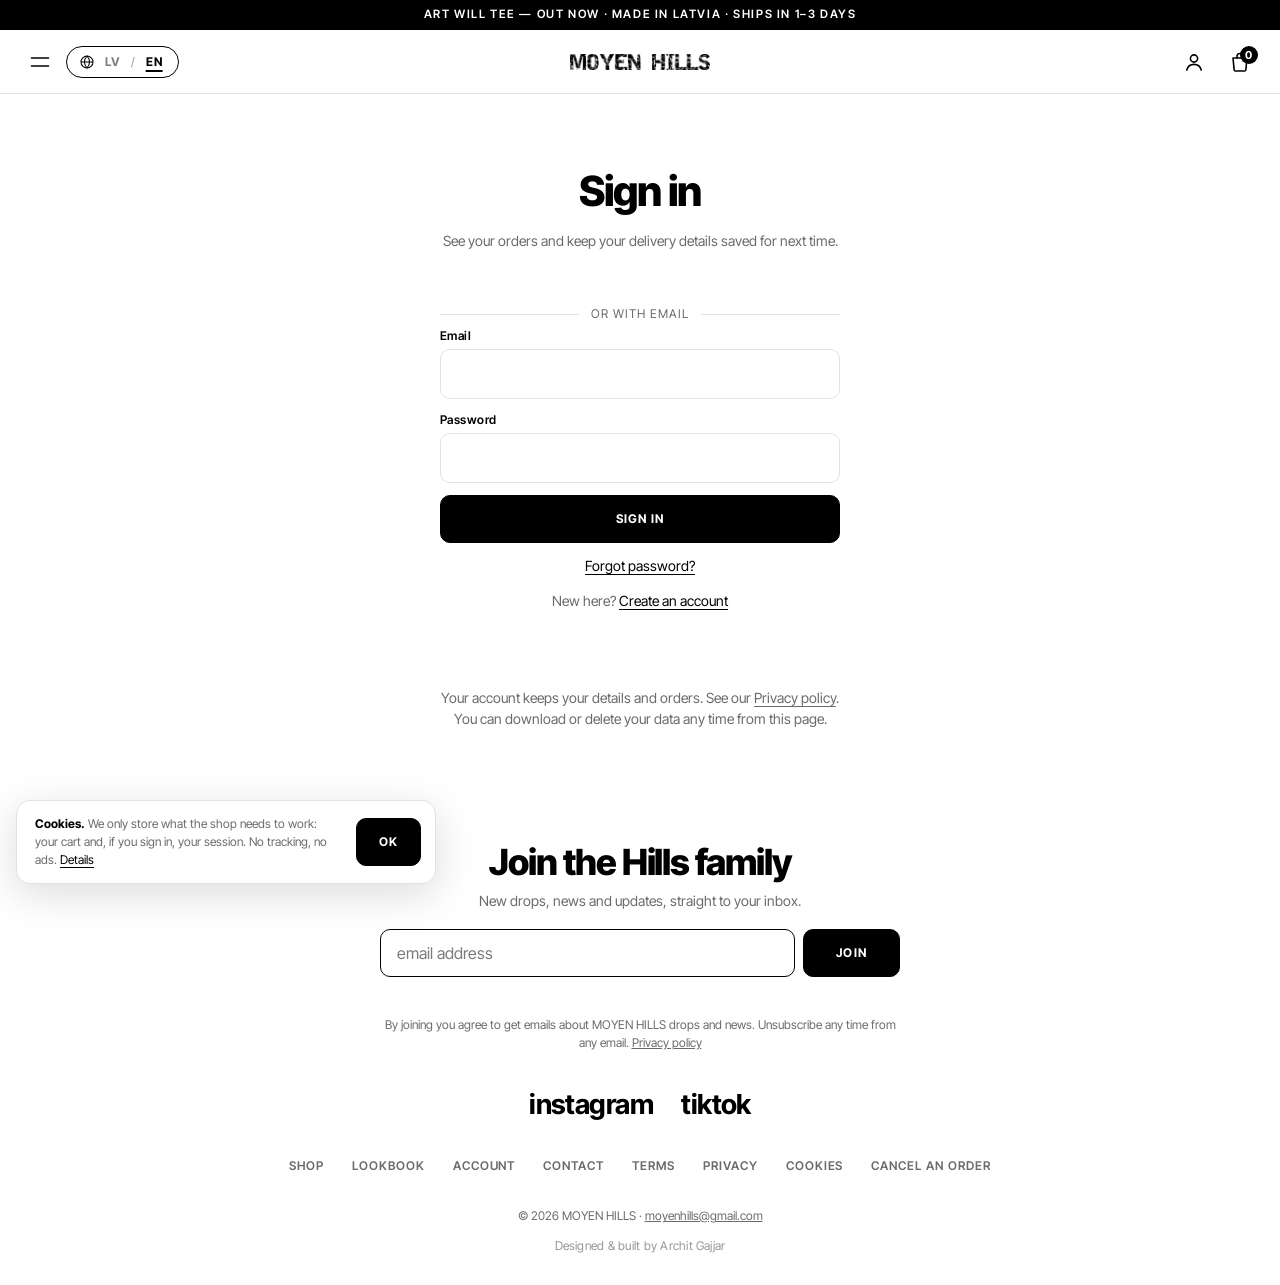
==== account.html @ 060328dc "Price €37 with free delivery in Latvia; terms and texts for card payment Co-Authored-By: Claude Opus" ====
<!doctype html>
<!-- Designed & built by Archit Gajjar -->
<html lang="en">
<head>
  <meta charset="utf-8">
  <meta name="viewport" content="width=device-width, initial-scale=1">
  <meta name="designer" content="Archit Gajjar">
  <meta name="theme-color" content="#ffffff">
  <title>Account — MOYEN HILLS</title>
  <meta name="description" content="MOYEN HILLS. ART WILL TEE: boxy cut-off t-shirt, 100% cotton, screen printed front, back and neck label. Made in Latvia.">
  <meta property="og:title" content="MOYEN HILLS — ART WILL TEE">
  <meta property="og:image" content="images/landing.jpg">
  <link rel="icon" href="images/favicon.png">
  <link rel="preload" href="fonts/inter-tight-latin-800-normal.woff2" as="font" type="font/woff2" crossorigin>
  <link rel="stylesheet" href="site.css">
  <script src="boot.js"></script>
</head>
<body>
  <div class="loader" aria-hidden="true">
    <div class="loader__half loader__half--top"></div>
    <div class="loader__half loader__half--bottom"></div>
    <div class="loader__center">
      <div class="loader__grain"></div>
      <img class="loader__logo" src="images/logo.png" width="2400" height="262" alt="">
      <span class="loader__line"></span>
      <p class="loader__cap">Art will tee — First drop</p>
    </div>
  </div>
  <header class="bar" data-bar>
    <p class="annc"><span>ART WILL TEE — OUT NOW</span><span class="annc__more">&nbsp;· Made in Latvia · Ships in 1–3 days</span></p>
    <div class="bar__row">
    <div class="bar__left">
      <button class="bar__icon bar__menu" type="button" data-open-menu aria-haspopup="dialog" aria-label="Open menu">
        <svg viewBox="0 0 24 24" width="24" height="24" aria-hidden="true" focusable="false"><path d="M3.5 8h17M3.5 16h17" fill="none" stroke="currentColor" stroke-width="1.6" stroke-linecap="round"/></svg>
      </button>
      <div class="langs" role="group" aria-label="Language"><svg class="langs__globe" viewBox="0 0 24 24" width="16" height="16" aria-hidden="true" focusable="false"><circle cx="12" cy="12" r="9" fill="none" stroke="currentColor" stroke-width="1.6"/><path d="M3 12h18M12 3c2.5 2.6 3.8 5.6 3.8 9s-1.3 6.4-3.8 9c-2.5-2.6-3.8-5.6-3.8-9S9.5 5.6 12 3Z" fill="none" stroke="currentColor" stroke-width="1.6" stroke-linejoin="round"/></svg><a href="?lang=lv" lang="lv" hreflang="lv" aria-label="Latviešu" data-set-lang="lv">LV</a><span class="langs__sep" aria-hidden="true">/</span><a href="?lang=en" lang="en" hreflang="en" aria-label="English" data-set-lang="en">EN</a></div>
    </div>
    <a class="bar__logo" href="index.html" aria-label="MOYEN HILLS, home">
      <img src="images/logo.png" width="2400" height="262" alt="MOYEN HILLS">
    </a>
    <div class="bar__icons">
      <a class="bar__icon" href="account.html" data-account-link aria-label="Sign in or create an account">
        <svg viewBox="0 0 24 24" width="24" height="24" aria-hidden="true" focusable="false"><circle cx="12" cy="8.5" r="3.6" fill="none" stroke="currentColor" stroke-width="1.6"/><path d="M4.8 20c.9-3.6 3.8-5.6 7.2-5.6s6.3 2 7.2 5.6" fill="none" stroke="currentColor" stroke-width="1.6" stroke-linecap="round"/></svg>
      </a>
      <button class="bar__cart" type="button" data-open-cart aria-haspopup="dialog" aria-label="Open cart">
        <svg class="bar__bag" viewBox="0 0 24 24" width="24" height="24" aria-hidden="true" focusable="false"><path d="M5 8h14l-1.2 12.2a1 1 0 0 1-1 .8H7.2a1 1 0 0 1-1-.8L5 8Z" fill="none" stroke="currentColor" stroke-width="1.6" stroke-linejoin="round"/><path d="M9 8V6.5a3 3 0 0 1 6 0V8" fill="none" stroke="currentColor" stroke-width="1.6" stroke-linecap="round"/></svg>
        <span class="bar__count" data-cart-count>0</span>
      </button>
    </div>
    </div>
  </header>

  <main class="acct" id="top" data-account>
    <!-- Accounts not connected yet -->
    <section class="acct__box" data-view="off" hidden>
      <h1 class="acct__title">Account</h1>
      <p class="acct__lead">Customer accounts are coming soon. You can still order as a guest from the cart.</p>
      <a class="btn" href="shop.html">Visit the shop</a>
    </section>

    <!-- Signed out -->
    <section class="acct__box" data-view="signin" hidden>
      <h1 class="acct__title">Sign in</h1>
      <p class="acct__lead">See your orders and keep your delivery details saved for next time.</p>
      <div class="acct__providers">
        <button type="button" class="btn btn--line btn--wide" data-provider="google">
          <svg viewBox="0 0 24 24" width="18" height="18" aria-hidden="true"><path fill="#4285F4" d="M23.5 12.3c0-.8-.1-1.6-.2-2.3H12v4.4h6.5a5.5 5.5 0 0 1-2.4 3.6v3h3.9c2.2-2.1 3.5-5.1 3.5-8.7Z"/><path fill="#34A853" d="M12 24c3.2 0 6-1.1 8-2.9l-3.9-3c-1.1.7-2.5 1.2-4.1 1.2-3.1 0-5.8-2.1-6.7-5H1.3v3.1A12 12 0 0 0 12 24Z"/><path fill="#FBBC05" d="M5.3 14.3a7.2 7.2 0 0 1 0-4.6V6.6h-4a12 12 0 0 0 0 10.8l4-3.1Z"/><path fill="#EA4335" d="M12 4.8c1.8 0 3.3.6 4.6 1.8l3.4-3.4A12 12 0 0 0 1.3 6.6l4 3.1c.9-2.9 3.6-4.9 6.7-4.9Z"/></svg>
          Continue with Google
        </button>
        <button type="button" class="btn btn--wide" data-provider="apple">
          <svg viewBox="0 0 24 24" width="18" height="18" aria-hidden="true"><path fill="currentColor" d="M16.4 12.6c0-2.6 2.1-3.8 2.2-3.9a4.8 4.8 0 0 0-3.8-2c-1.6-.2-3.1.9-3.9.9-.8 0-2-.9-3.4-.9a5 5 0 0 0-4.2 2.6c-1.8 3.1-.5 7.7 1.3 10.2.8 1.2 1.8 2.6 3.1 2.6s1.7-.8 3.3-.8 2 .8 3.4.8 2.2-1.3 3-2.5c1-1.4 1.4-2.8 1.4-2.8s-2.4-1-2.4-4.2ZM13.9 4.9c.7-.9 1.2-2 1-3.2-1 0-2.3.7-3 1.6-.7.8-1.2 2-1.1 3.1 1.2.1 2.3-.6 3.1-1.5Z"/></svg>
          Continue with Apple
        </button>
      </div>
      <div class="acct__email" data-email-block>
        <p class="acct__or"><span>or with email</span></p>
        <form class="acct__form" data-email-form novalidate>
          <label data-name-field hidden>Full name<input name="full_name" autocomplete="name"></label>
          <label>Email<input name="email" type="email" autocomplete="email" required></label>
          <label>Password<input name="password" type="password" autocomplete="current-password" minlength="12" required></label>
          <p class="acct__hint" data-name-field hidden>At least 12 characters, with letters and numbers. A few random words work well.</p>
          <button class="btn btn--wide" type="submit" data-email-submit>Sign in</button>
          <button type="button" class="acct__link" data-forgot>Forgot password?</button>
        </form>
        <p class="acct__switch"><span data-mode-text>New here?</span> <button type="button" class="acct__link" data-mode-toggle>Create an account</button></p>
      </div>
      <p class="acct__msg" data-signin-msg role="status" aria-live="polite"></p>
      <p class="acct__fine" data-lang="en">Your account keeps your details and orders. See our <a href="privacy.html">Privacy policy</a>. You can download or delete your data any time from this page.</p>
      <p class="acct__fine" data-lang="lv">Kontā glabājas tavi dati un pasūtījumi. Sīkāk lasi mūsu <a href="privacy.html">privātuma politikā</a>. Savus datus vari lejupielādēt vai izdzēst jebkurā brīdī šajā lapā.</p>
    </section>

    <!-- Choose a new password -->
    <section class="acct__box" data-view="reset" hidden>
      <h1 class="acct__title">New password</h1>
      <form class="acct__form" data-reset-form>
        <label>New password<input name="password" type="password" autocomplete="new-password" minlength="12" required></label>
        <button class="btn btn--wide" type="submit">Save password</button>
      </form>
      <p class="acct__msg" data-reset-msg role="status" aria-live="polite"></p>
    </section>

    <!-- Signed in -->
    <section class="acct__box acct__box--wide" data-view="account" hidden>
      <h1 class="acct__title" data-hello>Your account</h1>
      <p class="acct__lead"><span data-email></span> · <button type="button" class="acct__link" data-signout>Sign out</button></p>

      <div class="acct__cols">
        <section aria-labelledby="orders-title">
          <h2 class="label" id="orders-title">Your orders</h2>
          <ul class="orders" data-orders></ul>
        </section>

        <section aria-labelledby="details-title">
          <h2 class="label" id="details-title">Your details</h2>
          <form class="acct__form" data-profile>
            <label>Full name<input name="full_name" autocomplete="name"></label>
            <label>Phone<input name="phone" type="tel" autocomplete="tel"></label>
            <label>Address<input name="address" autocomplete="street-address"></label>
            <div class="acct__two">
              <label>City<input name="city" autocomplete="address-level2"></label>
              <label>Postcode<input name="postcode" autocomplete="postal-code"></label>
            </div>
            <label>Country<input name="country" autocomplete="country-name"></label>
            <button class="btn btn--wide" type="submit">Save details</button>
            <p class="acct__msg" data-profile-msg role="status" aria-live="polite"></p>
          </form>
        </section>
      </div>
      <section class="acct__data" aria-labelledby="data-title">
        <h2 class="label" id="data-title">Your data</h2>
        <p>Download a copy of everything we keep on your account, or delete your account. To cancel an order within 14 days of delivery, use <a href="withdraw.html">Cancel an order</a>.</p>
        <div class="acct__data-actions">
          <button type="button" class="btn btn--line" data-export>Download my data</button>
          <button type="button" class="btn btn--line" data-delete-account>Delete my account</button>
        </div>
        <form class="acct__form acct__confirm" data-delete-form hidden>
          <p>This deletes your account, saved details and sign-in for good. Orders stay in our records only as long as accounting law requires, no longer linked to an account.</p>
          <label>Type DELETE to confirm<input name="confirm" autocomplete="off" required pattern="DELETE"></label>
          <button class="btn btn--wide" type="submit">Delete my account for good</button>
        </form>
        <p class="acct__msg" data-data-msg role="status" aria-live="polite"></p>
      </section>
    </section>
  </main>

  <!-- Email -->
  <footer class="foot" aria-labelledby="sub-title">
    <form class="sub" data-subscribe novalidate data-reveal>
      <h2 class="sub__title" id="sub-title">Join the Hills family</h2>
      <p class="sub__lead">New drops, news and updates, straight to your inbox.</p>
      <div class="sub__row">
        <label class="sr" for="sub-email">email address</label>
        <input class="sub__input" id="sub-email" name="email" type="email" placeholder="email address" autocomplete="email" required>
        <button class="btn" type="submit">JOIN</button>
      </div>
      <p class="sub__msg" data-sub-msg role="status" aria-live="polite"></p>
      <p class="sub__consent">By joining you agree to get emails about MOYEN HILLS drops and news. Unsubscribe any time from any email. <a href="privacy.html">Privacy policy</a></p>
    </form>
    <ul class="foot__links" data-reveal>
      <li><a href="https://www.instagram.com/moyenhills/" target="_blank" rel="noopener">instagram</a></li>
      <li><a href="https://www.tiktok.com/@moyenhills" target="_blank" rel="noopener">tiktok</a></li>
    </ul>
    <nav class="foot__nav" aria-label="Site">
      <a href="shop.html">Shop</a>
      <a href="lookbook.html">Lookbook</a>
      <a href="account.html">Account</a>
      <a href="mailto:moyenhills@gmail.com">Contact</a>
      <a href="terms.html">Terms</a>
      <a href="privacy.html">Privacy</a>
      <a href="privacy.html#device">Cookies</a>
      <a href="withdraw.html">Cancel an order</a>
    </nav>
    <p class="foot__legal">© <span data-year>2026</span> MOYEN HILLS · <a href="mailto:moyenhills@gmail.com">moyenhills@gmail.com</a></p>
    <p class="foot__credit">Designed &amp; built by Archit Gajjar</p>
  </footer>


  <!-- Menu -->
  <dialog class="menu" data-menu aria-label="Menu">
    <div class="menu__top">
      <button type="button" class="bar__icon" data-close-menu aria-label="Close menu">
        <svg viewBox="0 0 24 24" width="24" height="24" aria-hidden="true" focusable="false"><path d="M6 6l12 12M18 6 6 18" fill="none" stroke="currentColor" stroke-width="1.6" stroke-linecap="round"/></svg>
      </button>
      <img class="menu__logo" src="images/logo.png" width="2400" height="262" alt="">
      <span aria-hidden="true"></span>
    </div>
    <div class="menu__body">
      <nav class="menu__links" aria-label="Site">
        <a href="index.html">Home</a>
        <a href="shop.html">Shop</a>
        <a href="lookbook.html">Lookbook</a>
        <a href="account.html">Account</a>
      </nav>
      <a class="menu__tee" href="product.html">
        <img src="images/flat-front-480.jpg" width="480" height="575" alt="" loading="lazy">
        <span><b>ART WILL TEE</b><span data-price>€37</span></span>
      </a>
    </div>
    <div class="menu__foot">
      <a href="https://www.instagram.com/moyenhills/" target="_blank" rel="noopener">Instagram</a>
      <a href="https://www.tiktok.com/@moyenhills" target="_blank" rel="noopener">TikTok</a>
      <a href="mailto:moyenhills@gmail.com">moyenhills@gmail.com</a>
      <div class="langs" role="group" aria-label="Language"><svg class="langs__globe" viewBox="0 0 24 24" width="16" height="16" aria-hidden="true" focusable="false"><circle cx="12" cy="12" r="9" fill="none" stroke="currentColor" stroke-width="1.6"/><path d="M3 12h18M12 3c2.5 2.6 3.8 5.6 3.8 9s-1.3 6.4-3.8 9c-2.5-2.6-3.8-5.6-3.8-9S9.5 5.6 12 3Z" fill="none" stroke="currentColor" stroke-width="1.6" stroke-linejoin="round"/></svg><a href="?lang=lv" lang="lv" hreflang="lv" aria-label="Latviešu" data-set-lang="lv">LV</a><span class="langs__sep" aria-hidden="true">/</span><a href="?lang=en" lang="en" hreflang="en" aria-label="English" data-set-lang="en">EN</a></div>
    </div>
  </dialog>

  <!-- Cart (shared) -->
  <dialog class="cart" data-cart aria-labelledby="cart-title">
    <div class="cart__head">
      <h2 class="cart__title" id="cart-title">Cart</h2>
      <button type="button" class="link-u" data-close-cart>Close</button>
    </div>
    <div data-cart-view>
      <ul class="cart__items" data-cart-items></ul>
      <div class="cart__empty" data-cart-empty><p>Your cart is empty.</p><a class="btn" href="shop.html">Visit the shop</a></div>
      <div class="cart__total" data-cart-total-row hidden><span>Subtotal</span><span data-cart-total>€0</span></div>
      <div class="promo" data-promo hidden>
        <label class="sr" for="promo-code">Promo code</label>
        <input class="promo__input" id="promo-code" data-promo-input placeholder="Promo code" autocomplete="off" autocapitalize="characters" spellcheck="false">
        <button type="button" class="btn btn--line" data-promo-apply>Apply</button>
      </div>
      <p class="promo__msg" data-promo-msg role="status" aria-live="polite"></p>
      <div class="cart__line" data-discount-row hidden><span>Promo <b data-promo-code></b> <button type="button" class="link-u" data-promo-remove>Remove</button></span><span data-discount></span></div>
      <div class="cart__total cart__total--grand" data-discount-row hidden><span>Total</span><span data-grand-total>€0</span></div>
      <p class="cart__hint" data-cart-total-row hidden>Delivery is added when we confirm your order by email.</p>
      <form class="checkout" data-checkout hidden>
        <h3 class="checkout__title">Your details</h3>
        <label>Full name<input name="name" autocomplete="name" required></label>
        <label>Email<input name="email" type="email" autocomplete="email" required></label>
        <div class="phone">
          <label>Country code<input name="phone_code" list="dial-codes" value="+371" inputmode="tel" autocomplete="tel-country-code" pattern="\+?[0-9]{1,4}" title="Country code, for example +371" placeholder="+371"></label>
          <label>Phone<input name="phone" type="tel" autocomplete="tel-national" placeholder="20 000 000" pattern="[0-9 \(\)\.\/\-]{4,30}" title="Numbers only, for example 20 000 000"></label>
        </div>
        <p class="phone__hint">Choose your country code or type it yourself.</p>
        <datalist id="dial-codes">
          <option value="+371" label="Latvia +371"></option>
          <option value="+370" label="Lithuania +370"></option>
          <option value="+372" label="Estonia +372"></option>
          <option value="+44" label="United Kingdom +44"></option>
          <option value="+1" label="USA / Canada +1"></option>
          <option value="+91" label="India +91"></option>
          <option value="+355" label="Albania +355"></option>
          <option value="+376" label="Andorra +376"></option>
          <option value="+43" label="Austria +43"></option>
          <option value="+375" label="Belarus +375"></option>
          <option value="+32" label="Belgium +32"></option>
          <option value="+387" label="Bosnia and Herzegovina +387"></option>
          <option value="+359" label="Bulgaria +359"></option>
          <option value="+385" label="Croatia +385"></option>
          <option value="+357" label="Cyprus +357"></option>
          <option value="+420" label="Czechia +420"></option>
          <option value="+45" label="Denmark +45"></option>
          <option value="+358" label="Finland +358"></option>
          <option value="+33" label="France +33"></option>
          <option value="+49" label="Germany +49"></option>
          <option value="+30" label="Greece +30"></option>
          <option value="+36" label="Hungary +36"></option>
          <option value="+354" label="Iceland +354"></option>
          <option value="+353" label="Ireland +353"></option>
          <option value="+39" label="Italy +39"></option>
          <option value="+383" label="Kosovo +383"></option>
          <option value="+423" label="Liechtenstein +423"></option>
          <option value="+352" label="Luxembourg +352"></option>
          <option value="+356" label="Malta +356"></option>
          <option value="+373" label="Moldova +373"></option>
          <option value="+377" label="Monaco +377"></option>
          <option value="+382" label="Montenegro +382"></option>
          <option value="+31" label="Netherlands +31"></option>
          <option value="+389" label="North Macedonia +389"></option>
          <option value="+47" label="Norway +47"></option>
          <option value="+48" label="Poland +48"></option>
          <option value="+351" label="Portugal +351"></option>
          <option value="+40" label="Romania +40"></option>
          <option value="+7" label="Russia +7"></option>
          <option value="+378" label="San Marino +378"></option>
          <option value="+381" label="Serbia +381"></option>
          <option value="+421" label="Slovakia +421"></option>
          <option value="+386" label="Slovenia +386"></option>
          <option value="+34" label="Spain +34"></option>
          <option value="+46" label="Sweden +46"></option>
          <option value="+41" label="Switzerland +41"></option>
          <option value="+90" label="Turkey +90"></option>
          <option value="+380" label="Ukraine +380"></option>
        </datalist>
        <label>Address<input name="address" autocomplete="street-address" required></label>
        <div class="checkout__two">
          <label>City<input name="city" autocomplete="address-level2" required></label>
          <label>Postcode<input name="postcode" autocomplete="postal-code" required></label>
        </div>
        <label>Country<input name="country" autocomplete="country-name" value="Latvia" required></label>
        <label>Note (optional)<textarea name="note" rows="2"></textarea></label>
        <input type="text" name="_honey" class="sr" tabindex="-1" autocomplete="off" aria-hidden="true">
        <p class="checkout__account" data-checkout-account hidden>Signed in — this order will be saved to your account.</p>
        <p class="checkout__legal" data-lang="en">Prices are in euro. Delivery cost is added in our confirmation email, before you pay. By sending this order you accept our <a href="terms.html">Terms of sale</a>. How we use your details: <a href="privacy.html">Privacy policy</a>.</p>
        <p class="checkout__legal" data-lang="lv">Cenas norādītas eiro. Piegādes cenu pievienojam apstiprinājuma e-pastā, pirms tu maksā. Nosūtot pasūtījumu, tu piekrīti mūsu <a href="terms.html">pārdošanas noteikumiem</a>. Kā izmantojam tavus datus: <a href="privacy.html">privātuma politika</a>.</p>
        <button class="btn btn--wide" type="submit">Send order request</button>
        <p class="checkout__msg" data-checkout-msg role="status" aria-live="polite"></p>
      </form>
    </div>
    <div class="cart__done" data-cart-done hidden>
      <p class="cart__done-title">Order received</p>
      <p data-lang="en">Thank you. A copy of your order is on its way to your inbox, and we will email you within a day to confirm it and send the payment details. Changed your mind? You can <a href="withdraw.html">cancel</a> up to 14 days after it arrives.</p>
      <p data-lang="lv">Paldies! Pasūtījuma kopija jau ir ceļā uz tavu e-pastu, un dienas laikā mēs to apstiprināsim un atsūtīsim apmaksas informāciju. Pārdomāji? Pasūtījumu vari <a href="withdraw.html">atcelt</a> 14 dienu laikā pēc saņemšanas.</p>
      <button type="button" class="btn" data-close-cart>Keep looking</button>
    </div>
  </dialog>

  <script src="i18n.js"></script>
  <script src="config.js"></script>
  <script src="vendor/supabase.js" defer></script>
  <script src="catalog.js" defer></script>
  <script src="data.js" defer></script>
  <script src="app.js" defer></script>
  <script src="motion.js" defer></script>
  <script src="auth.js" defer></script>
  <script src="cookie.js" defer></script>
</body>
</html>
---- site.css ----
/* MOYEN HILLS — clean, still */
/* Inter Tight, self-hosted (SIL Open Font License, fonts/OFL-LICENSE.txt) */
@font-face { font-family: 'Inter Tight'; font-style: normal; font-display: swap; font-weight: 400; src: url('fonts/inter-tight-latin-ext-400-normal.woff2') format('woff2'); unicode-range: U+0100-02BA,U+02BD-02C5,U+02C7-02CC,U+02CE-02D7,U+02DD-02FF,U+0304,U+0308,U+0329,U+1D00-1DBF,U+1E00-1E9F,U+1EF2-1EFF,U+2020,U+20A0-20AB,U+20AD-20C0,U+2113,U+2C60-2C7F,U+A720-A7FF; }
@font-face { font-family: 'Inter Tight'; font-style: normal; font-display: swap; font-weight: 400; src: url('fonts/inter-tight-latin-400-normal.woff2') format('woff2'); unicode-range: U+0000-00FF,U+0131,U+0152-0153,U+02BB-02BC,U+02C6,U+02DA,U+02DC,U+0304,U+0308,U+0329,U+2000-206F,U+20AC,U+2122,U+2191,U+2193,U+2212,U+2215,U+FEFF,U+FFFD; }
@font-face { font-family: 'Inter Tight'; font-style: normal; font-display: swap; font-weight: 500; src: url('fonts/inter-tight-latin-ext-500-normal.woff2') format('woff2'); unicode-range: U+0100-02BA,U+02BD-02C5,U+02C7-02CC,U+02CE-02D7,U+02DD-02FF,U+0304,U+0308,U+0329,U+1D00-1DBF,U+1E00-1E9F,U+1EF2-1EFF,U+2020,U+20A0-20AB,U+20AD-20C0,U+2113,U+2C60-2C7F,U+A720-A7FF; }
@font-face { font-family: 'Inter Tight'; font-style: normal; font-display: swap; font-weight: 500; src: url('fonts/inter-tight-latin-500-normal.woff2') format('woff2'); unicode-range: U+0000-00FF,U+0131,U+0152-0153,U+02BB-02BC,U+02C6,U+02DA,U+02DC,U+0304,U+0308,U+0329,U+2000-206F,U+20AC,U+2122,U+2191,U+2193,U+2212,U+2215,U+FEFF,U+FFFD; }
@font-face { font-family: 'Inter Tight'; font-style: normal; font-display: swap; font-weight: 600; src: url('fonts/inter-tight-latin-ext-600-normal.woff2') format('woff2'); unicode-range: U+0100-02BA,U+02BD-02C5,U+02C7-02CC,U+02CE-02D7,U+02DD-02FF,U+0304,U+0308,U+0329,U+1D00-1DBF,U+1E00-1E9F,U+1EF2-1EFF,U+2020,U+20A0-20AB,U+20AD-20C0,U+2113,U+2C60-2C7F,U+A720-A7FF; }
@font-face { font-family: 'Inter Tight'; font-style: normal; font-display: swap; font-weight: 600; src: url('fonts/inter-tight-latin-600-normal.woff2') format('woff2'); unicode-range: U+0000-00FF,U+0131,U+0152-0153,U+02BB-02BC,U+02C6,U+02DA,U+02DC,U+0304,U+0308,U+0329,U+2000-206F,U+20AC,U+2122,U+2191,U+2193,U+2212,U+2215,U+FEFF,U+FFFD; }
@font-face { font-family: 'Inter Tight'; font-style: normal; font-display: swap; font-weight: 700; src: url('fonts/inter-tight-latin-ext-700-normal.woff2') format('woff2'); unicode-range: U+0100-02BA,U+02BD-02C5,U+02C7-02CC,U+02CE-02D7,U+02DD-02FF,U+0304,U+0308,U+0329,U+1D00-1DBF,U+1E00-1E9F,U+1EF2-1EFF,U+2020,U+20A0-20AB,U+20AD-20C0,U+2113,U+2C60-2C7F,U+A720-A7FF; }
@font-face { font-family: 'Inter Tight'; font-style: normal; font-display: swap; font-weight: 700; src: url('fonts/inter-tight-latin-700-normal.woff2') format('woff2'); unicode-range: U+0000-00FF,U+0131,U+0152-0153,U+02BB-02BC,U+02C6,U+02DA,U+02DC,U+0304,U+0308,U+0329,U+2000-206F,U+20AC,U+2122,U+2191,U+2193,U+2212,U+2215,U+FEFF,U+FFFD; }
@font-face { font-family: 'Inter Tight'; font-style: normal; font-display: swap; font-weight: 800; src: url('fonts/inter-tight-latin-ext-800-normal.woff2') format('woff2'); unicode-range: U+0100-02BA,U+02BD-02C5,U+02C7-02CC,U+02CE-02D7,U+02DD-02FF,U+0304,U+0308,U+0329,U+1D00-1DBF,U+1E00-1E9F,U+1EF2-1EFF,U+2020,U+20A0-20AB,U+20AD-20C0,U+2113,U+2C60-2C7F,U+A720-A7FF; }
@font-face { font-family: 'Inter Tight'; font-style: normal; font-display: swap; font-weight: 800; src: url('fonts/inter-tight-latin-800-normal.woff2') format('woff2'); unicode-range: U+0000-00FF,U+0131,U+0152-0153,U+02BB-02BC,U+02C6,U+02DA,U+02DC,U+0304,U+0308,U+0329,U+2000-206F,U+20AC,U+2122,U+2191,U+2193,U+2212,U+2215,U+FEFF,U+FFFD; }

:root {
  --bg: #ffffff;
  --ink: #000000;
  --muted: #6b6b6b;
  --tint: #f2f2f0;
  --line: #e2e2df;
  --radius: 10px;
  --annc-h: 30px;
  --head-h: calc(var(--bar-h) + var(--annc-h));
  --font: "Inter Tight", "Helvetica Neue", Arial, sans-serif;
  --t-xs: 0.75rem;
  --t-sm: 0.875rem;
  --t-body: 1rem;
  --t-lead: clamp(1.25rem, 1rem + 0.9vw, 1.75rem);
  --m: clamp(16px, 2.2vw, 32px);
  --bar-h: 64px;
}

*, *::before, *::after { box-sizing: border-box; }
[hidden] { display: none !important; }
html { -webkit-text-size-adjust: 100%; }
body { margin: 0; background: var(--bg); color: var(--ink); font-family: var(--font); font-size: var(--t-body); line-height: 1.5; -webkit-font-smoothing: antialiased; }
img { display: block; max-width: 100%; height: auto; }
ul { margin: 0; padding: 0; list-style: none; }
h1, h2, h3, p { margin: 0; }
a { color: inherit; }
button { font: inherit; color: inherit; cursor: pointer; }
:focus-visible { outline: 2px solid var(--ink); outline-offset: 3px; }
.sr { position: absolute !important; width: 1px !important; height: 1px !important; min-height: 0 !important; padding: 0 !important; border: 0 !important; margin: -1px; overflow: hidden; clip: rect(0 0 0 0); clip-path: inset(50%); white-space: nowrap; }
.link-u { background: none; border: 0; padding: 0; font-size: var(--t-xs); font-weight: 600; letter-spacing: .06em; text-transform: uppercase; text-decoration: underline; text-underline-offset: 4px; }

/* Buttons: black block, white type */
.btn {
  display: inline-flex; align-items: center; justify-content: center; gap: 8px;
  min-height: 48px; padding: 0 32px;
  background: var(--ink); color: var(--bg); border: 1px solid var(--ink); border-radius: var(--radius);
  font-size: var(--t-xs); font-weight: 700; letter-spacing: .1em; text-transform: uppercase; text-decoration: none;
  position: relative; overflow: hidden; isolation: isolate;
  
}
.btn:hover { background: #333; border-color: #333; }
.btn[disabled] { background: #9a9a9a; border-color: #9a9a9a; color: #fff; cursor: not-allowed; }
.btn--wide { width: 100%; }

/* ---------- Header ---------- */
html { scroll-padding-top: var(--head-h); }
.label { font-size: var(--t-xs); font-weight: 600; letter-spacing: .08em; text-transform: uppercase; text-decoration: none; }
.bar { position: fixed; inset: 0 0 auto 0; z-index: 10; color: var(--ink); transition: transform .5s cubic-bezier(.16, 1, .3, 1); }
.annc { height: var(--annc-h); display: flex; align-items: center; justify-content: center; padding: 0 var(--m); background: var(--ink); color: var(--bg); font-size: 11.5px; font-weight: 600; letter-spacing: .14em; text-transform: uppercase; white-space: nowrap; overflow: hidden; }
.bar__row { height: var(--bar-h); display: grid; grid-template-columns: 1fr auto 1fr; align-items: center; padding: 0 var(--m); background: var(--bg); box-shadow: inset 0 -1px 0 var(--line); transition: background-color .35s, color .35s, box-shadow .35s; }
.bar__menu { justify-self: start; margin-left: -10px; background: none; border: 0; padding: 0; cursor: pointer; }
.bar__logo { display: block; width: clamp(128px, 11vw, 168px); background: none; border: 0; padding: 0; transition: width .45s cubic-bezier(.16, 1, .3, 1); }
.bar__logo img { width: 100%; transition: filter .35s; }
.bar__icons { justify-self: end; display: flex; align-items: center; gap: 2px; margin-right: -10px; }
.bar__icon { position: relative; display: grid; place-items: center; width: 44px; height: 44px; color: inherit; transition: opacity .2s; }
.bar__icon:hover { opacity: .6; }
.bar__icon svg { width: 24px; height: 24px; }
.bar__icon.is-signed-in::after { content: ""; position: absolute; right: 9px; bottom: 10px; width: 7px; height: 7px; border-radius: 50%; background: currentColor; }
.bar__cart { position: relative; display: grid; place-items: center; width: 44px; height: 44px; background: none; border: 0; padding: 0; color: inherit; }
.bar__bag { width: 24px; height: 24px; }
.bar__count { position: absolute; top: 6px; right: 4px; min-width: 18px; height: 18px; padding: 0 5px; border-radius: 999px; background: var(--ink); color: var(--bg); font-size: 11px; font-weight: 700; line-height: 18px; text-align: center; transition: background-color .35s, color .35s, transform .35s cubic-bezier(.16, 1, .3, 1); }
/* over the landing photo: clear, white logo and icon */
.bar--over:not(.is-solid) .bar__row { background: transparent; color: #fff; box-shadow: none; }
.bar--over:not(.is-solid) .bar__logo { width: clamp(150px, 15vw, 230px); }
.bar--over:not(.is-solid) .bar__logo img { filter: invert(1); }
.bar--over:not(.is-solid) .bar__count { background: #fff; color: #000; }

/* ---------- Menu (full screen) ---------- */
.menu { inset: 0; width: 100vw; max-width: 100vw; height: 100dvh; max-height: 100dvh; margin: 0; padding: 0 var(--m); border: 0; background: var(--bg); color: var(--ink); display: none; overflow-x: hidden; }
.menu[open] { display: grid; grid-template-rows: auto 1fr auto; }
.menu::backdrop { background: transparent; }
.menu__top { height: var(--head-h); padding-top: var(--annc-h); display: grid; grid-template-columns: 1fr auto 1fr; align-items: center; }
.menu__top .bar__icon { justify-self: start; margin-left: -10px; background: none; border: 0; cursor: pointer; }
.menu__logo { width: clamp(128px, 11vw, 168px); }
.menu__body { display: grid; grid-template-columns: 1fr auto; gap: clamp(24px, 6vw, 96px); align-items: center; padding: clamp(24px, 5vw, 64px) 0; }
.menu__links { display: grid; gap: clamp(2px, .6vw, 8px); }
.menu__links a { font-size: clamp(2.75rem, 1rem + 6vw, 6.5rem); font-weight: 800; line-height: 1; letter-spacing: -0.045em; text-decoration: none; text-transform: uppercase; transition: opacity .25s, transform .4s cubic-bezier(.16, 1, .3, 1); }
.menu__links:hover a { opacity: .3; }
.menu__links a:hover, .menu__links a:focus-visible { opacity: 1; transform: translateX(10px); }
.menu__tee { display: grid; gap: 12px; width: clamp(180px, 22vw, 300px); text-decoration: none; }
.menu__tee img { width: 100%; aspect-ratio: 4 / 5; object-fit: cover; background: var(--tint); }
.menu__tee > span { display: flex; justify-content: space-between; font-size: var(--t-xs); letter-spacing: .06em; }
.menu__foot { display: flex; flex-wrap: wrap; gap: 8px 28px; padding: 20px 0 28px; border-top: 1px solid var(--line); font-size: var(--t-sm); }
.menu__foot a { text-decoration: none; color: var(--muted); }
.menu__foot a:hover { color: var(--ink); }
.js .menu[open] { animation: fade .3s ease; }
.js .menu[open] .menu__links a { animation: rise .7s cubic-bezier(.16, 1, .3, 1) both; }
.js .menu[open] .menu__links a:nth-child(2) { animation-delay: .05s; }
.js .menu[open] .menu__links a:nth-child(3) { animation-delay: .1s; }
.js .menu[open] .menu__links a:nth-child(4) { animation-delay: .15s; }
@media (max-width: 720px) {
  .annc__more { display: none; }
  .menu__body { grid-template-columns: 1fr; align-content: start; }
  .menu__tee { width: 100%; grid-template-columns: 96px 1fr; align-items: center; }
  .menu__tee > span { flex-direction: column; gap: 4px; }
}

/* ---------- Landing ---------- */
.landing { position: relative; height: 100svh; background: #0d0d0d; }
.landing::before { content: ""; position: absolute; inset: 0 0 auto 0; height: 160px; z-index: 1; pointer-events: none; background: linear-gradient(rgba(0,0,0,.45), rgba(0,0,0,0)); }
.landing img { width: 100%; height: 100%; object-fit: cover; object-position: 50% 55%; }
.landing::after { content: ""; position: absolute; inset: auto 0 0 0; height: 55%; z-index: 1; pointer-events: none; background: linear-gradient(rgba(0,0,0,0), rgba(0,0,0,.55)); }
.landing__copy { position: absolute; z-index: 2; left: 0; right: 0; bottom: clamp(32px, 7vh, 72px); display: grid; justify-items: center; gap: clamp(18px, 2.4vw, 28px); padding: 0 var(--m); text-align: center; color: #fff; }
.landing__title { font-size: clamp(3.25rem, 1rem + 7.4vw, 8.5rem); font-weight: 800; line-height: .9; letter-spacing: -0.045em; text-shadow: 0 2px 28px rgba(0,0,0,.45); }
.landing__title span { display: block; }
.landing__cta { background: var(--bg); color: var(--ink); border-color: var(--bg); }
.landing__cta:hover { background: #e6e6e6; border-color: #e6e6e6; }

/* ---------- Shop ---------- */
.shop { padding: clamp(72px, 9vw, 128px) var(--m) 0; display: grid; justify-items: center; text-align: center; gap: 24px; }
.card { width: min(400px, 100%); }
.card__media { display: block; aspect-ratio: 4 / 5; background: var(--tint); overflow: hidden; }
.card__img { width: 100%; height: 100%; object-fit: cover; }
.card__name { margin-top: 14px; font-size: var(--t-xs); font-weight: 700; letter-spacing: .08em; }
.card__name a { text-decoration: none; }
.card__price { margin-top: 4px; font-size: var(--t-xs); color: var(--muted); }
.soldout { margin-top: 6px; font-size: var(--t-xs); font-weight: 800; letter-spacing: .06em; }
.is-soldout .card__img, .cart__item.is-soldout img { filter: grayscale(1); }

/* ---------- Shop page ---------- */
.shoppage { padding: calc(var(--head-h) + clamp(32px, 5vw, 72px)) var(--m) 0; }
.shoppage__head { display: flex; justify-content: space-between; gap: 16px; margin-bottom: clamp(20px, 3vw, 32px); padding-bottom: 14px; border-bottom: 1px solid var(--ink); }
.shoppage__sub { color: var(--muted); }
.pgrid { display: grid; grid-template-columns: repeat(auto-fill, minmax(min(100%, 280px), 1fr)); gap: clamp(28px, 4vw, 48px) clamp(12px, 2vw, 24px); }
.pcard__media { position: relative; display: block; aspect-ratio: 4 / 5; overflow: hidden; background: var(--tint); }
.pcard__img { position: absolute; inset: 0; width: 100%; height: 100%; object-fit: cover; transition: opacity .6s cubic-bezier(.16, 1, .3, 1), transform 1.4s cubic-bezier(.16, 1, .3, 1); }
.pcard__img--alt { opacity: 0; }
.pcard__media:hover .pcard__img--alt { opacity: 1; }
.pcard__media:hover .pcard__img { transform: scale(1.03); }
.pcard.is-soldout .pcard__img { filter: grayscale(1); }
.pcard__name { margin-top: 14px; font-size: var(--t-xs); font-weight: 800; letter-spacing: .08em; text-transform: uppercase; }
.pcard__name a { text-decoration: none; }
.was { color: var(--muted); font-weight: 400; margin-right: .3em; }
.pcard__price { margin-top: 4px; font-size: var(--t-sm); color: var(--muted); }
.shop__empty { grid-column: 1 / -1; padding: 64px 0; text-align: center; color: var(--muted); }
@media (max-width: 720px) { .pgrid { grid-template-columns: 1fr 1fr; } .shoppage__sub { display: none; } }

/* ---------- The tee (landing feature) ---------- */
.feature { padding: clamp(72px, 9vw, 140px) var(--m) 0; display: grid; grid-template-columns: minmax(0, 600px) minmax(0, 440px); justify-content: center; gap: clamp(28px, 6vw, 96px); align-items: center; }
.feature__media { position: relative; display: block; aspect-ratio: 4 / 5; overflow: hidden; background: var(--tint); }
.feature__img { position: absolute; inset: 0; width: 100%; height: 100%; object-fit: cover; transition: opacity .6s cubic-bezier(.16, 1, .3, 1), transform 1.4s cubic-bezier(.16, 1, .3, 1), filter .5s; }
.feature__img--alt { opacity: 0; }
.feature__media:hover .feature__img--alt { opacity: 1; }
.feature__media:hover .feature__img { transform: scale(1.03); }
.feature__hint { position: absolute; left: 12px; bottom: 12px; padding: 5px 10px; border-radius: 999px; background: rgba(255,255,255,.92); font-size: 12px; font-weight: 700; letter-spacing: .08em; text-transform: uppercase; }
.feature__info { display: grid; gap: 14px; }
.feature__name { font-size: clamp(2rem, 1rem + 3vw, 3.75rem); font-weight: 800; letter-spacing: -0.04em; line-height: .95; }
.feature__price { font-size: 1.25rem; font-weight: 600; }
.feature .sizes legend { margin: 0 0 10px; }
.feature__copy { font-size: var(--t-sm); line-height: 1.6; color: #333; max-width: 40ch; }
.feature__cta { justify-self: start; margin-top: 6px; }
.scarcity { display: inline-flex; align-items: center; gap: 10px; justify-self: start; padding: 7px 14px 7px 12px; border-radius: 999px; background: var(--tint); font-size: var(--t-xs); font-weight: 700; letter-spacing: .06em; text-transform: uppercase; }
.pdp__info .scarcity { justify-self: center; }
.scarcity__dot { position: relative; width: 8px; height: 8px; border-radius: 50%; background: #d4361c; }
.scarcity__dot::after { content: ""; position: absolute; inset: 0; border-radius: 50%; background: #d4361c; animation: pulse 1.8s ease-out infinite; }
@keyframes pulse { from { transform: scale(1); opacity: .6; } to { transform: scale(2.6); opacity: 0; } }
.size-note { min-height: 1.2em; margin: -4px 0 8px; font-size: var(--t-sm); font-weight: 600; color: #b3261e; }
.facts { display: grid; grid-template-columns: 1fr 1fr; gap: 14px 20px; padding-top: 18px; border-top: 1px solid var(--line); font-size: var(--t-sm); }
.facts b { display: block; font-size: 12px; font-weight: 600; letter-spacing: .08em; text-transform: uppercase; color: var(--muted); margin-bottom: 2px; }
.arrow-link { justify-self: start; font-size: var(--t-sm); font-weight: 600; text-decoration: none; border-bottom: 1px solid currentColor; padding-bottom: 2px; }
.arrow-link span { display: inline-block; transition: transform .3s cubic-bezier(.16, 1, .3, 1); }
.arrow-link:hover span { transform: translateX(4px); }
.is-soldout .feature__img { filter: grayscale(1); }

/* ---------- Brand ---------- */
.brand { padding: clamp(88px, 11vw, 160px) var(--m) 0; display: grid; justify-items: center; text-align: center; gap: 28px; }
.brand__body { max-width: 52ch; display: grid; gap: 14px; font-size: var(--t-body); line-height: 1.65; color: #333; }
.brand__body p { margin: 0; }
.brand__statement { max-width: 44ch; font-size: clamp(1.375rem, 1rem + 1.5vw, 2.25rem); font-weight: 600; line-height: 1.15; letter-spacing: -0.025em; }

/* ---------- Lookbook link on the landing page ---------- */
.lookcta { position: relative; display: block; margin-top: clamp(88px, 11vw, 160px); height: min(92svh, 1000px); overflow: hidden; background: #111; color: #fff; text-decoration: none; }
.lookcta img { width: 100%; height: 100%; object-fit: cover; object-position: 50% 18%; transition: transform 1.6s cubic-bezier(.16, 1, .3, 1); }
.lookcta::after { content: ""; position: absolute; inset: 0; background: rgba(0,0,0,.18); transition: background-color .4s; }
.lookcta__btn { position: absolute; z-index: 1; left: 50%; top: 50%; transform: translate(-50%, -50%); padding: 16px 40px; background: #fff; color: #000; border: 1.5px solid #fff; border-radius: var(--radius); box-shadow: 0 8px 30px rgba(0,0,0,.25); font-size: clamp(.875rem, .8rem + .4vw, 1.125rem); font-weight: 800; letter-spacing: .22em; text-indent: .22em; white-space: nowrap; transition: background-color .3s, color .3s; }
.lookcta:hover img { transform: scale(1.04); }
.lookcta:hover::after { background: rgba(0,0,0,.3); }
.lookcta:hover .lookcta__btn, .lookcta:focus-visible .lookcta__btn { background: #000; color: #fff; border-color: #000; }

.lookcta--end { margin-top: clamp(88px, 11vw, 160px); height: min(80svh, 860px); }
.pdp > .lookcta--end { justify-self: stretch; margin-left: calc(var(--m) * -1); margin-right: calc(var(--m) * -1); }
@media (max-width: 720px) { .pdp > .lookcta--end { margin-left: 0; margin-right: 0; } }

/* ---------- Lookbook (editorial) ---------- */
.look--page { padding-top: calc(var(--head-h) + clamp(32px, 5vw, 72px)); }
.look { padding: clamp(88px, 11vw, 160px) var(--m) 0; }
.look__head { display: flex; justify-content: space-between; margin-bottom: 20px; padding-bottom: 14px; border-bottom: 1px solid var(--ink); }
.look figure { margin: 0; }
.look figcaption { margin-top: 10px; font-size: var(--t-xs); color: var(--muted); letter-spacing: .02em; }
.look__img { overflow: hidden; background: var(--tint); aspect-ratio: 3 / 4; }
.look__img--sq { aspect-ratio: 1 / 1; }
.look__img img { width: 100%; height: 100%; object-fit: cover; transition: transform 1.4s var(--ease, ease); }
.look figure:hover .look__img img { transform: scale(1.04); }

.look__spread { display: grid; grid-template-columns: 5fr 7fr; gap: clamp(24px, 4vw, 64px); align-items: center; }
.look__side { display: grid; gap: clamp(32px, 5vw, 72px); }
.look__quote { margin: 0; }
.look__quote p { font-size: clamp(2rem, 1rem + 3.4vw, 4.25rem); font-weight: 800; line-height: .95; letter-spacing: -0.045em; text-transform: uppercase; }
.look cite { display: block; margin-top: 14px; font-style: normal; font-size: var(--t-xs); font-weight: 600; letter-spacing: .08em; text-transform: uppercase; color: var(--muted); }

.look__big { margin: clamp(88px, 11vw, 160px) 0; text-align: center; }
.look__big p { max-width: 18ch; margin: 0 auto; font-size: clamp(1.75rem, 1rem + 2.8vw, 3.5rem); font-weight: 600; line-height: 1.08; letter-spacing: -0.03em; }

.look__row { display: grid; grid-template-columns: repeat(3, 1fr); gap: clamp(8px, 1.2vw, 16px); }
.look .look__wide { margin: clamp(12px, 2vw, 32px) auto 0; width: min(760px, 100%); }
.look__wide .look__img { aspect-ratio: 16 / 10; }
.look__spread--flip { grid-template-columns: 5fr 7fr; }
.look__spread--flip, .look__pair:not(.look__pair--first) { margin-top: clamp(88px, 11vw, 160px); }
.look__img--tall { aspect-ratio: 9 / 16; }
.look__quote--md p { font-size: clamp(1.75rem, 1rem + 2.6vw, 3.5rem); }
.look__pair { display: grid; grid-template-columns: 1fr 1fr; gap: clamp(12px, 2vw, 32px); align-items: start; }
.look__pair figure:nth-child(2) { margin-top: clamp(64px, 12vw, 200px); }
.look__big--end { margin-bottom: 0; }
.look__cta { margin-top: clamp(48px, 6vw, 80px); text-align: center; }

@media (max-width: 720px) {
  .feature { grid-template-columns: 1fr; padding-left: 0; padding-right: 0; justify-content: stretch; }
  .feature__info { padding: 0 var(--m); max-width: none; }
  .feature__cta { justify-self: stretch; }
  .look__spread { grid-template-columns: 1fr; }
  .look__row { grid-template-columns: 1fr 1fr; }
  .look__row figure:first-child { grid-column: 1 / -1; }
  .look__spread--flip { grid-template-columns: 1fr; }
  .look__pair figure:nth-child(2) { margin-top: clamp(48px, 16vw, 96px); }
}

/* ---------- Footer / email ---------- */
.foot { padding: clamp(72px, 9vw, 128px) var(--m) 28px; display: grid; justify-items: center; text-align: center; gap: 32px; }
.sub { width: min(520px, 100%); }
.sub__title { font-size: clamp(1.5rem, 1rem + 1.6vw, 2.25rem); font-weight: 800; letter-spacing: -0.03em; line-height: 1.05; margin-bottom: 8px; }
.sub__lead { font-size: var(--t-sm); color: var(--muted); margin-bottom: 18px; }
.sub__row { display: flex; gap: 8px; }
.sub__input { flex: 1; min-width: 0; min-height: 48px; padding: 0 16px; border: 1px solid var(--ink); border-radius: var(--radius); font: inherit; background: var(--bg); color: var(--ink); }
.sub__input::placeholder { color: #7a7a7a; }
.sub__msg { min-height: 1.5em; margin-top: 10px; font-size: var(--t-sm); }
.foot__links { display: flex; gap: 28px; }
.foot__links a { font-size: var(--t-lead); font-weight: 700; letter-spacing: -0.02em; text-decoration: none; color: var(--ink); }
.foot__links a:hover { text-decoration: underline; text-underline-offset: 5px; }
.foot__nav { display: flex; flex-wrap: wrap; justify-content: center; gap: 8px 28px; }
.foot__nav a { font-size: var(--t-xs); font-weight: 600; letter-spacing: .08em; text-transform: uppercase; text-decoration: none; color: var(--muted); transition: color .2s; }
.foot__nav a:hover { color: var(--ink); }
.foot__legal { font-size: var(--t-xs); color: var(--muted); }
.foot__credit { margin-top: -20px; font-size: var(--t-xs); color: var(--muted); opacity: .7; letter-spacing: .02em; }

/* ---------- Phone ---------- */
@media (max-width: 720px) {
  :root { --bar-h: 56px; }
  .sub__row { flex-direction: column; }
}

/* ---------- Product page: fold-out details, phone buy bar ---------- */
.acc { margin-top: 18px; border-top: 1px solid var(--line); text-align: left; }
.acc details { border-bottom: 1px solid var(--line); }
.acc summary { list-style: none; cursor: pointer; padding: 16px 0; display: flex; justify-content: space-between; font-size: var(--t-xs); font-weight: 700; letter-spacing: .08em; text-transform: uppercase; }
.acc summary::-webkit-details-marker { display: none; }
.acc summary::after { content: "+"; font-size: 1.1rem; font-weight: 400; line-height: 1; transition: transform .3s cubic-bezier(.16, 1, .3, 1); }
.acc details[open] summary::after { transform: rotate(45deg); }
.acc details > :not(summary) { font-size: var(--t-sm); padding-bottom: 14px; }
.ticks li { position: relative; padding-left: 14px; }
.ticks li::before { content: ""; position: absolute; left: 0; top: .6em; width: 5px; height: 5px; background: var(--ink); }
.stickybuy { display: none; }
@media (max-width: 720px) {
  .stickybuy { position: fixed; z-index: 9; left: 8px; right: 8px; bottom: 8px; display: flex; align-items: center; justify-content: space-between; gap: 12px; padding: 10px 10px 10px 16px; border-radius: 14px; background: rgba(255,255,255,.96); box-shadow: 0 10px 40px rgba(0,0,0,.16); transform: translateY(140%); transition: transform .45s cubic-bezier(.16, 1, .3, 1); }
  .stickybuy.is-on { transform: none; }
  .stickybuy__name { font-size: var(--t-xs); font-weight: 800; letter-spacing: .06em; }
  .stickybuy__price { font-size: var(--t-sm); color: var(--muted); }
  .stickybuy .btn { min-height: 44px; padding: 0 22px; }
}

/* ---------- Product page (centred) ---------- */
.pdp__missing { display: grid; justify-items: center; gap: 16px; padding: 64px 0; text-align: center; }
.pdp { padding: calc(var(--head-h) + clamp(24px, 4vw, 56px)) var(--m) 0; display: grid; justify-items: center; gap: clamp(32px, 4vw, 56px); }
.gallery { width: min(560px, 100%); }
.gallery__frame { position: relative; }
.gallery__track { display: flex; overflow-x: auto; scroll-snap-type: x mandatory; scroll-behavior: smooth; scrollbar-width: none; overscroll-behavior-x: contain; outline: none; }
.gallery__track::-webkit-scrollbar { display: none; }
.gallery__slide { flex: 0 0 100%; scroll-snap-align: center; aspect-ratio: 4 / 5; background: var(--tint); overflow: hidden; }
.gallery__slide img { width: 100%; height: 100%; object-fit: cover; }
.gallery__arrow { position: absolute; top: 50%; transform: translateY(-50%); width: 44px; height: 44px; border: 0; border-radius: 50%; background: rgba(255,255,255,.92); color: var(--ink); font-size: 1.125rem; display: grid; place-items: center; transition: background-color .2s, opacity .2s; }
.gallery__arrow:hover { background: #fff; }
.gallery__arrow:disabled { opacity: .3; cursor: default; }
.gallery__arrow--prev { left: 12px; }
.gallery__arrow--next { right: 12px; }
.gallery__count { position: absolute; right: 12px; bottom: 12px; padding: 4px 10px; border-radius: 999px; background: rgba(255,255,255,.92); font-size: var(--t-xs); font-weight: 700; }
.gallery__thumbs { display: grid; grid-template-columns: repeat(6, 1fr); gap: 6px; margin-top: 8px; }
.gallery__thumb { padding: 0; border: 1px solid transparent; border-radius: 6px; overflow: hidden; background: var(--tint); opacity: .55; transition: opacity .2s, border-color .2s; }
.gallery__thumb img { width: 100%; aspect-ratio: 4 / 5; object-fit: cover; }
.gallery__thumb:hover, .gallery__thumb.is-on { opacity: 1; }
.gallery__thumb.is-on { border-color: var(--ink); }
.pdp__info { width: min(440px, 100%); text-align: center; display: grid; gap: 14px; }
.pdp__name { font-size: clamp(1.5rem, 1rem + 1.4vw, 2.25rem); font-weight: 800; letter-spacing: -0.03em; line-height: 1; }
.pdp__price { font-size: 1.125rem; font-weight: 600; }
.sizes { border: 0; margin: 10px 0 12px; padding: 0; }
.sizes legend { margin: 0 auto 10px; padding: 0; }
.sizes__row { display: grid; grid-template-columns: repeat(4, 1fr); gap: 6px; }
.size { position: relative; }
.size input { position: absolute; inset: 0; opacity: 0; margin: 0; cursor: pointer; }
.size span { display: flex; align-items: center; justify-content: center; min-height: 46px; border: 1px solid var(--line); border-radius: var(--radius); font-size: var(--t-sm); font-weight: 600; transition: background-color .2s, color .2s, border-color .2s; }
.size input:hover + span { border-color: var(--ink); }
.size input:checked + span { background: var(--ink); color: var(--bg); border-color: var(--ink); }
.size input:focus-visible + span { outline: 2px solid var(--ink); outline-offset: 2px; }
.size input:disabled + span { color: #b5b5b5; text-decoration: line-through; cursor: not-allowed; }
.buy__msg { min-height: 1.5em; margin-top: 8px; font-size: var(--t-sm); }
.pdp__note { font-size: var(--t-sm); color: var(--muted); }
.pdp__details { margin-top: 18px; padding-top: 22px; border-top: 1px solid var(--line); display: grid; gap: 10px; font-size: var(--t-sm); }
.pdp__details li + li { margin-top: 2px; }
.is-soldout [data-product-media] img { filter: grayscale(1); }
@media (max-width: 720px) {
  .pdp { padding-left: 0; padding-right: 0; padding-top: var(--head-h); }
  .pdp__info { padding: 0 var(--m); }
  .gallery__arrow { display: none; }
  .gallery__thumbs { padding: 0 var(--m); }
}

/* ---------- Account ---------- */
.btn--line { background: var(--bg); color: var(--ink); border-color: var(--line); }
.btn--line:hover { background: var(--tint); border-color: var(--ink); }
.btn svg { flex: none; }
.acct { padding: calc(var(--head-h) + clamp(40px, 6vw, 88px)) var(--m) 0; display: grid; justify-items: center; }
.acct__box { width: min(400px, 100%); display: grid; gap: 18px; text-align: center; }
.acct__box--wide { width: min(980px, 100%); }
.acct__title { font-size: clamp(1.75rem, 1rem + 2vw, 2.75rem); font-weight: 800; letter-spacing: -0.03em; line-height: 1; }
.acct__lead { color: var(--muted); font-size: var(--t-sm); }
.acct__providers { display: grid; gap: 8px; margin-top: 8px; }
.acct__or { display: flex; align-items: center; gap: 12px; margin: 10px 0 4px; font-size: var(--t-xs); color: var(--muted); text-transform: uppercase; letter-spacing: .08em; }
.acct__or::before, .acct__or::after { content: ""; flex: 1; height: 1px; background: var(--line); }
.acct__form { display: grid; gap: 12px; text-align: left; }
.acct__form label { display: grid; gap: 4px; font-size: var(--t-xs); font-weight: 600; letter-spacing: .04em; }
.acct__form input { width: 100%; min-width: 0; font: inherit; font-size: 1rem; padding: 12px; min-height: 46px; background: var(--bg); color: var(--ink); border: 1px solid var(--line); border-radius: var(--radius); }
.acct__form input:focus { border-color: var(--ink); outline: none; }
.acct__two { display: grid; grid-template-columns: 1fr 1fr; gap: 12px; }
.acct__link { background: none; border: 0; padding: 0; font-size: var(--t-sm); text-decoration: underline; text-underline-offset: 3px; justify-self: center; }
.acct__switch { font-size: var(--t-sm); color: var(--muted); margin-top: 14px; }
.acct__switch .acct__link { color: var(--ink); }
.acct__msg { min-height: 1.4em; font-size: var(--t-sm); }
.acct__msg.is-error { color: #b3261e; }
.acct__hint, .acct__fine { font-size: var(--t-sm); color: var(--muted); margin: -4px 0 0; }
.acct__fine { margin-top: 20px; }
.acct__fine a, .acct__data a { text-decoration: underline; text-underline-offset: 3px; }
.acct__data { margin-top: clamp(32px, 5vw, 56px); text-align: left; display: grid; gap: 14px; }
.acct__data .label { display: block; padding-bottom: 12px; border-bottom: 1px solid var(--ink); }
.acct__data p { font-size: var(--t-sm); color: var(--muted); }
.acct__data-actions { display: flex; flex-wrap: wrap; gap: 10px; }
.acct__cols { display: grid; grid-template-columns: 1.2fr 1fr; gap: clamp(32px, 5vw, 72px); margin-top: 24px; text-align: left; align-items: start; }
.acct__cols .label { display: block; padding-bottom: 12px; margin-bottom: 16px; border-bottom: 1px solid var(--ink); }
.orders { display: grid; gap: 10px; }
.orders__empty { font-size: var(--t-sm); color: var(--muted); }
.order { padding: 16px; border: 1px solid var(--line); border-radius: var(--radius); display: grid; gap: 10px; font-size: var(--t-sm); }
.order__top, .order__bottom { display: flex; justify-content: space-between; gap: 12px; }
.order__top { font-weight: 700; }
.order__bottom { color: var(--muted); }
.order__bottom b { color: var(--ink); }
.order__status { padding: 2px 10px; border-radius: 999px; background: var(--tint); font-size: var(--t-xs); font-weight: 700; text-transform: uppercase; letter-spacing: .06em; }
.order__status--shipped { background: var(--ink); color: var(--bg); }
.order__status--delivered { background: #e3f3e6; color: #1d6b2f; }
.order__track { display: flex; flex-wrap: wrap; justify-content: space-between; gap: 6px 12px; margin: 0; padding-top: 10px; border-top: 1px solid var(--line); font-size: var(--t-sm); }
.order__track a { color: inherit; font-weight: 700; }
.checkout__account { font-size: var(--t-sm); color: var(--muted); }
@media (max-width: 720px) {
  .acct__cols { grid-template-columns: 1fr; }
}

/* ---------- Loading screen: once per visit, about 2.4 s ----------
 * The logo prints in slightly out of register and pulls into place, a counter runs to 100
 * with the line, then the black screen leaves through eight blinds (a mask, so it stays light). */
@property --n { syntax: "<integer>"; inherits: false; initial-value: 0; }
@property --blind { syntax: "<percentage>"; inherits: false; initial-value: 100%; }
.loader { display: none; }
.js:not(.seen-intro) .loader {
  position: fixed; inset: 0; z-index: 100; display: block; pointer-events: none;
  -webkit-mask-image: linear-gradient(#000 var(--blind), transparent var(--blind)); mask-image: linear-gradient(#000 var(--blind), transparent var(--blind));
  -webkit-mask-size: 100% 12.5%; mask-size: 100% 12.5%; -webkit-mask-repeat: repeat-y; mask-repeat: repeat-y;
  animation: blinds .75s cubic-bezier(.76, 0, .24, 1) 1.6s forwards, loader-done 0s linear 2.4s forwards;
}
.loader__half { position: absolute; left: 0; right: 0; height: 50.5%; background: #0a0a0a; }
.loader__half--top { top: 0; }
.loader__half--bottom { bottom: 0; }
.loader__center { position: absolute; inset: 0; display: grid; place-content: center; justify-items: center; gap: 18px; overflow: hidden; color: #fff; animation: center-out .4s ease 1.45s forwards; }
.loader__center::after {
  content: counter(n, decimal-leading-zero); counter-reset: n var(--n);
  position: absolute; right: var(--m); bottom: calc(var(--m) - .12em);
  font-size: clamp(2.75rem, 1.5rem + 6vw, 7rem); font-weight: 800; line-height: 1; letter-spacing: -0.05em; font-variant-numeric: tabular-nums;
  animation: count .95s cubic-bezier(.65, 0, .35, 1) .3s forwards;
}
.loader__grain { position: absolute; inset: -50%; background-image: url("data:image/svg+xml,%3Csvg xmlns='http://www.w3.org/2000/svg' width='160' height='160'%3E%3Cfilter id='n'%3E%3CfeTurbulence type='fractalNoise' baseFrequency='.85' numOctaves='2' stitchTiles='stitch'/%3E%3C/filter%3E%3Crect width='100%25' height='100%25' filter='url(%23n)'/%3E%3C/svg%3E"); opacity: .09; animation: grain .5s steps(3) infinite; }
.loader__logo { position: relative; width: min(72vw, 540px); opacity: 0; transform: scale(1.08); filter: invert(1) drop-shadow(9px 3px 0 rgba(255, 255, 255, .38)) blur(6px); animation: logo-in 1.1s cubic-bezier(.16, 1, .3, 1) .1s forwards; }
.loader__line { position: relative; width: min(72vw, 540px); height: 1px; background: rgba(255,255,255,.85); transform: scaleX(0); transform-origin: left; animation: line-open .95s cubic-bezier(.65, 0, .35, 1) .3s forwards; }
.loader__cap { position: relative; color: rgba(255,255,255,.7); font-size: 11.5px; font-weight: 600; letter-spacing: .42em; text-indent: .42em; text-transform: uppercase; transform: translateY(100%); clip-path: inset(0 0 100% 0); animation: mask-rise .6s cubic-bezier(.16, 1, .3, 1) .75s forwards; }
@keyframes logo-in { to { opacity: 1; transform: none; filter: invert(1) drop-shadow(0 0 0 rgba(255, 255, 255, 0)) blur(0); } }
@keyframes line-open { to { transform: scaleX(1); } }
@keyframes count { to { --n: 100; } }
@keyframes center-out { to { opacity: 0; transform: translateY(-2%); } }
@keyframes blinds { to { --blind: 0%; } }
@keyframes grain { 0% { transform: translate(0, 0); } 33% { transform: translate(-6%, 4%); } 66% { transform: translate(5%, -5%); } 100% { transform: translate(-3%, 7%); } }
@keyframes loader-done { to { visibility: hidden; } }
/* the landing photo and headline arrive as the blinds open */
.js:not(.seen-intro) .landing img { animation-delay: 1.6s; }
.js:not(.seen-intro) .landing__title span { animation-delay: 1.85s; }
.js:not(.seen-intro) .landing__title span + span { animation-delay: 1.97s; }
.js:not(.seen-intro) .landing__cta { animation-delay: 2.15s; }

/* ---------- Legal pages ---------- */
.legal { padding: calc(var(--head-h) + clamp(40px, 6vw, 88px)) var(--m) 0; display: grid; justify-items: center; }
.legal__doc { width: min(680px, 100%); display: grid; gap: 14px; font-size: var(--t-body); line-height: 1.65; }
.legal__title { font-size: clamp(2rem, 1rem + 2.6vw, 3.25rem); font-weight: 800; letter-spacing: -0.04em; line-height: 1; }
.legal__date { color: var(--muted); font-size: var(--t-sm); margin-bottom: 8px; }
.legal__doc h2 { margin-top: 22px; font-size: var(--t-xs); font-weight: 800; letter-spacing: .08em; text-transform: uppercase; }
.legal__doc ul { display: grid; gap: 8px; padding-left: 18px; list-style: disc; }
.legal__seller { display: grid; grid-template-columns: max-content 1fr; gap: 6px 20px; margin: 8px 0; padding: 18px 20px; border-radius: var(--radius); background: var(--tint); font-size: var(--t-sm); }
.legal__seller dt { font-weight: 700; }
.legal__seller dd { margin: 0; }
mark.todo { background: #fff1a8; color: inherit; padding: 0 3px; border-radius: 3px; }
.sub__consent { margin-top: 8px; font-size: var(--t-xs); color: var(--muted); }
.sub__consent a, .checkout__legal a { color: inherit; }
.checkout__legal { font-size: var(--t-xs); color: var(--muted); }
.wd__form, .wd__check, .wd__done { margin-top: 10px; padding: 22px; border: 1px solid var(--line); border-radius: var(--radius); display: grid; gap: 14px; }
.wd__opt { color: var(--muted); font-weight: 400; }
.wd h2:focus { outline: none; }
.legal__doc a { text-underline-offset: 3px; }
.legal__doc h3 { margin-top: 12px; font-size: var(--t-sm); font-weight: 800; }
.legal__doc [id] { scroll-margin-top: calc(var(--head-h) + 16px); }
/* Cookie notice */
.cookie { position: fixed; z-index: 20; left: 16px; bottom: 16px; width: min(420px, calc(100% - 32px)); display: flex; align-items: center; gap: 16px; padding: 14px 14px 14px 18px; border: 1px solid var(--line); border-radius: 14px; background: var(--bg); color: var(--ink); box-shadow: 0 10px 40px rgba(0,0,0,.14); opacity: 0; transform: translateY(16px); transition: opacity .4s, transform .4s cubic-bezier(.16, 1, .3, 1); }
.cookie.is-on { opacity: 1; transform: none; }
.cookie__text { font-size: var(--t-xs); line-height: 1.5; color: var(--muted); }
.cookie__text b { color: var(--ink); }
.cookie__text a { color: var(--ink); text-decoration: underline; text-underline-offset: 3px; }
.cookie__ok { flex: none; padding-inline: 22px; }
@media (prefers-reduced-motion: reduce) { .cookie { transition: none; } }
.legal__table { width: 100%; border-collapse: collapse; font-size: var(--t-sm); }
.legal__table th, .legal__table td { text-align: left; vertical-align: top; padding: 8px 10px 8px 0; border-bottom: 1px solid var(--line); }
.legal__form { padding: 18px 20px; border: 1px dashed var(--line); border-radius: var(--radius); font-size: var(--t-sm); white-space: pre-line; }
@media (max-width: 720px) { .legal__seller { grid-template-columns: 1fr; gap: 2px; } .legal__seller dd { margin-bottom: 8px; } }

/* ---------- Motion ----------
 * One easing for everything (expo out). motion.js adds the parts that need a script;
 * without it, or with reduced motion, every element simply shows. */
:root { --ease: cubic-bezier(.16, 1, .3, 1); --ease-io: cubic-bezier(.76, 0, .24, 1); }

/* Page to page: the new page is pulled up over the old one like a print off the screen;
 * the header stays put. Browsers without view transitions just change page. */
@view-transition { navigation: auto; }
.bar { view-transition-name: mh-bar; }
::view-transition-group(root) { animation-duration: .55s; }
::view-transition-old(root) { animation: vt-out .55s var(--ease-io) both; }
::view-transition-new(root) { animation: vt-in .55s var(--ease-io) both; }
@keyframes vt-out { to { opacity: .35; transform: translateY(-4%); } }
@keyframes vt-in { from { clip-path: inset(100% 0 0 0); } to { clip-path: inset(0); } }

.bar__cart:hover { opacity: .6; }
.foot__links a { transition: opacity .2s; }
.foot__links a:hover { opacity: .55; }
.bar__count.bump { transform: scale(1.35); }
.bar.is-hidden { transform: translateY(-100%); }

/* Mask rise: moving down by its own height while clipping the same amount from the bottom
 * keeps the visible edge still, so text slides up out of an invisible slot. No wrapper needed. */
@keyframes mask-rise { from { transform: translateY(100%); clip-path: inset(0 0 100% 0); } to { transform: none; clip-path: inset(-.3em -.2em -.3em -.2em); } }

/* landing: the photo settles, the headline rises line by line out of its mask */
.landing { overflow: hidden; }
.js .landing img { animation: settle 2.2s var(--ease) both; }
.js .landing__title span { animation: mask-rise 1.1s var(--ease) both; }
.js .landing__title span + span { animation-delay: .12s; }
.js .landing__cta { animation: rise .9s var(--ease) .4s both; }
@keyframes settle { from { transform: scale(1.14); filter: brightness(.55); } to { transform: none; filter: none; } }
@keyframes rise { from { transform: translateY(20px); opacity: 0; } to { transform: none; opacity: 1; } }

/* buttons: a tone wipes up from the bottom on hover, a small press on click */
.btn { transition: background-color .25s, border-color .25s, color .25s, transform .15s; }
.btn::before { content: ""; position: absolute; inset: -1px; z-index: -1; background: var(--wipe, #333); transform: translateY(101%); transition: transform .5s var(--ease); }
.btn:not([disabled]):hover::before { transform: none; }
.btn:not([disabled]):hover { background: var(--ink); border-color: var(--ink); }
.btn[disabled]::before { content: none; }
.btn--line { --wipe: var(--tint); }
.btn--line:hover { background: var(--bg); border-color: var(--ink); }
.landing__cta { --wipe: #e6e6e6; }
.landing__cta:hover { background: var(--bg); border-color: var(--bg); }
.btn:active { transform: scale(.97); }
/* buttons that lean toward the mouse (motion.js) */
.magnet { transition: translate .6s var(--ease), background-color .3s, color .3s, border-color .3s, transform .15s; }

/* footer and text links: the underline draws in from the left, leaves to the right */
.foot__nav a, .legal__doc a { background: linear-gradient(currentColor, currentColor) no-repeat right bottom / 0 1px; transition: background-size .45s var(--ease), color .2s; }
.foot__nav a:hover, .foot__nav a:focus-visible { background-position: left bottom; background-size: 100% 1px; }
.legal__doc a { text-decoration: none; background-size: 100% 1px; }

/* card: back of the tee on hover, slight zoom */
.card__media { position: relative; }
.card__img { transition: opacity .6s var(--ease), transform 1.2s var(--ease); }
.card__img--alt { position: absolute; inset: 0; opacity: 0; }
.card:hover .card__img--alt { opacity: 1; }
.card:hover .card__img { transform: scale(1.04); }

/* scroll reveals (content stays visible without script) */
.js [data-reveal], .js [data-reveal-group] > * { opacity: 0; transform: translateY(28px); transition: opacity .9s var(--ease), transform .9s var(--ease); transition-delay: var(--d, 0ms); }
.js .is-in[data-reveal], .js [data-reveal-group].is-in > * { opacity: 1; transform: none; }
/* a block whose parts move on their own (motion.js) holds still itself */
.js [data-reveal].is-staged, .js [data-reveal-group] > .is-staged { opacity: 1; transform: none; }

/* words rise out of a mask, line after line (motion.js splits the text) */
.split .w { display: inline-block; transform: translateY(100%); clip-path: inset(0 0 100% 0); transition: transform 1s var(--ease) var(--d, 0ms), clip-path 1s var(--ease) var(--d, 0ms); }
.split.is-in .w { transform: none; clip-path: inset(-.3em -.2em -.3em -.2em); }
.split ~ cite, .sub__title.split ~ * { opacity: 0; transform: translateY(12px); transition: opacity .8s var(--ease) .35s, transform .8s var(--ease) .35s; }
.split.is-in ~ cite, .sub__title.split.is-in ~ * { opacity: 1; transform: none; }

/* photos open from a smaller frame and settle into place (motion.js) */
.unveil { clip-path: inset(9% 7% round var(--radius)); transition: clip-path 1.5s var(--ease) var(--d, 0ms); }
.unveil.is-in { clip-path: inset(0 round 0); }
.unveil:not(.is-in) img { transform: scale(1.22); }
.unveil ~ figcaption { opacity: 0; transition: opacity .8s var(--ease) .5s; }
.unveil.is-in ~ figcaption { opacity: 1; }
.lookcta.unveil .lookcta__btn { opacity: 0; transition: opacity .6s var(--ease) .6s, background-color .3s, color .3s, border-color .3s, translate .6s var(--ease); }
.lookcta.unveil.is-in .lookcta__btn { opacity: 1; }

/* depth while scrolling: big photos drift a little slower than the page.
 * Scroll-driven CSS, run by the browser off the main thread; skipped where unsupported. */
@supports (animation-timeline: view()) {
  .lookcta img, .look__img img { scale: 1.12; animation: drift linear both; animation-timeline: view(); }
  .landing__copy { animation: lift linear both; animation-timeline: scroll(); animation-range: 0 100svh; }
}
@keyframes drift { from { translate: 0 -5%; } to { translate: 0 5%; } }
@keyframes lift { to { translate: 0 -18vh; opacity: 0; } }

/* ticker: the slogan runs across the page between sections */
.ticker { margin-top: clamp(72px, 9vw, 140px); overflow: hidden; border-block: 1px solid var(--ink); padding: clamp(10px, 1.4vw, 18px) 0; user-select: none; }
.ticker__track { display: flex; width: max-content; animation: ticker 32s linear infinite; }
.ticker.is-off .ticker__track { animation-play-state: paused; }
.ticker:hover .ticker__track { animation-duration: 64s; }
.ticker span { flex: none; padding-right: .6em; font-size: clamp(2.25rem, 1rem + 5vw, 5.5rem); font-weight: 800; line-height: 1; letter-spacing: -0.045em; text-transform: uppercase; white-space: nowrap; }
.ticker span:nth-child(even) { color: transparent; -webkit-text-stroke: 1.5px var(--ink); }
@keyframes ticker { to { transform: translateX(-50%); } }

/* cart fades in, no sliding */
.cart[open] { animation: fade .25s ease; }
.cart[open]::backdrop { animation: fade .25s ease; }
@keyframes fade { from { opacity: 0; } }

@media (prefers-reduced-motion: reduce) {
  .js:not(.seen-intro) .loader { display: none; }
  @view-transition { navigation: none; }
  *, *::before, *::after { animation: none !important; transition: none !important; }
  .js [data-reveal], .js [data-reveal-group] > * { opacity: 1; transform: none; }
}

/* ---------- Cart ---------- */
.cart {
  inset: 0 0 0 auto; margin: 0; height: 100dvh; max-height: 100dvh; width: min(460px, 100vw); max-width: 100vw;
  padding: 0; border: 0; background: var(--bg); color: var(--ink);
}
.cart::backdrop { background: rgba(0,0,0,.35); }
.cart { overflow-x: hidden; }
.cart > * { padding: 0 24px; }
.cart__head { display: flex; justify-content: space-between; align-items: center; height: var(--bar-h); position: sticky; top: 0; background: var(--bg); z-index: 1; }
.cart__title { font-size: var(--t-xs); font-weight: 800; letter-spacing: .1em; text-transform: uppercase; }
.cart__items { display: grid; gap: 16px; margin-top: 8px; }
.cart__item { display: grid; grid-template-columns: 84px 1fr auto; gap: 16px; align-items: start; }
.cart__item img { width: 84px; height: 108px; object-fit: cover; background: var(--tint); }
.cart__item-name { font-size: var(--t-xs); font-weight: 800; letter-spacing: .08em; }
.cart__item-meta { font-size: var(--t-sm); color: var(--muted); margin-top: 4px; }
.qty { display: inline-flex; align-items: center; margin-top: 12px; border: 1px solid var(--line); border-radius: var(--radius); overflow: hidden; }
.qty button { width: 32px; height: 32px; border: 0; background: none; }
.qty button:hover { background: var(--ink); color: var(--bg); }
.qty span { min-width: 2.5ch; text-align: center; font-size: var(--t-sm); font-weight: 600; }
.cart__empty { padding: 40px 0; display: grid; gap: 18px; justify-items: start; font-size: var(--t-sm); }
.cart__total { display: flex; justify-content: space-between; margin-top: 28px; padding-top: 16px; border-top: 1px solid var(--ink); font-size: var(--t-xs); font-weight: 800; letter-spacing: .08em; text-transform: uppercase; }
.promo { display: grid; grid-template-columns: 1fr auto; gap: 8px; margin-top: 16px; }
.promo__input { min-width: 0; font: inherit; font-size: 1rem; padding: 10px 12px; min-height: 46px; background: var(--bg); color: var(--ink); border: 1px solid var(--line); border-radius: var(--radius); text-transform: uppercase; letter-spacing: .06em; }
.promo__input:focus { border-color: var(--ink); outline: none; }
.promo__input::placeholder { text-transform: none; letter-spacing: 0; }
.promo__msg { min-height: 1.25em; margin-top: 6px; font-size: var(--t-sm); color: var(--muted); }
.promo__msg.is-error { color: #b42318; }
.cart__line { display: flex; justify-content: space-between; align-items: baseline; gap: 12px; margin-top: 8px; font-size: var(--t-sm); }
.cart__line b { font-weight: 700; letter-spacing: .04em; }
.cart__line .link-u { margin-left: 6px; }
.cart__total--grand { margin-top: 12px; }
.cart__hint { font-size: var(--t-sm); color: var(--muted); margin-top: 6px; }
.checkout { display: grid; gap: 12px; margin: 32px 0 40px; }
.checkout__title { font-size: var(--t-xs); font-weight: 800; letter-spacing: .08em; text-transform: uppercase; }
.checkout label { min-width: 0; display: grid; gap: 4px; font-size: var(--t-xs); font-weight: 600; letter-spacing: .04em; }
.checkout input, .checkout textarea { width: 100%; min-width: 0; font: inherit; font-size: 1rem; padding: 12px; min-height: 46px; background: var(--bg); color: var(--ink); border: 1px solid var(--line); border-radius: var(--radius); transition: border-color .2s; }
.checkout input:focus, .checkout textarea:focus { border-color: var(--ink); outline: none; }
.phone { display: grid; grid-template-columns: 7.5rem 1fr; gap: 12px; }
.phone__hint { margin-top: -4px; font-size: var(--t-xs); color: var(--muted); }
.checkout__two { display: grid; grid-template-columns: 1fr 1fr; gap: 12px; }
.checkout__msg { min-height: 1.5em; font-size: var(--t-sm); }
.cart__done { padding-top: 40px; display: grid; gap: 16px; justify-items: start; }
.cart__done-title { font-size: var(--t-lead); font-weight: 800; text-transform: uppercase; letter-spacing: -0.01em; }


/* ---------- Language: LV / EN ---------- */
/* Text that exists in both languages side by side (legal pages, paragraphs with links) */
html[lang="lv"] [data-lang="en"], html:not([lang="lv"]) [data-lang="lv"] { display: none !important; }
/* A Latvian page stays hidden until i18n.js has translated it; shown anyway after 1.5 s */
.i18n-wait body { visibility: hidden; animation: i18n-show 0s linear 1.5s forwards; }
@keyframes i18n-show { to { visibility: visible; } }
.bar__left { justify-self: start; display: flex; align-items: center; margin-left: -10px; }
.langs { display: flex; align-items: center; gap: 6px; height: 32px; margin-left: 4px; padding: 0 12px; border: 1px solid currentColor; border-radius: 999px; font-size: 12px; font-weight: 700; letter-spacing: .08em; }
.langs { cursor: pointer; -webkit-tap-highlight-color: transparent; }
.langs__globe { flex: none; width: 16px; height: 16px; }
.langs a { display: grid; place-items: center; height: 32px; min-width: 24px; padding: 0 2px; color: inherit; text-decoration: none; opacity: .5; transition: opacity .2s; }
.langs a:hover, .langs a[aria-current="true"] { opacity: 1; }
.langs a[aria-current="true"] { text-decoration: underline; text-underline-offset: 4px; text-decoration-thickness: 1.5px; }
.langs__sep { opacity: .4; font-weight: 400; }
/* Phones: the globe and the current language; tapping it switches (i18n.js) */
@media (max-width: 480px) {
  .bar .langs { gap: 5px; padding: 0 10px; }
  .bar .langs a:not([aria-current="true"]), .bar .langs__sep { display: none; }
  .bar .langs a[aria-current="true"] { text-decoration: none; }
}
.menu__foot .langs { margin-left: auto; font-size: var(--t-sm); color: var(--ink); }
.menu__foot .langs a { height: auto; }
.bar__left .bar__menu { margin-left: 0; }
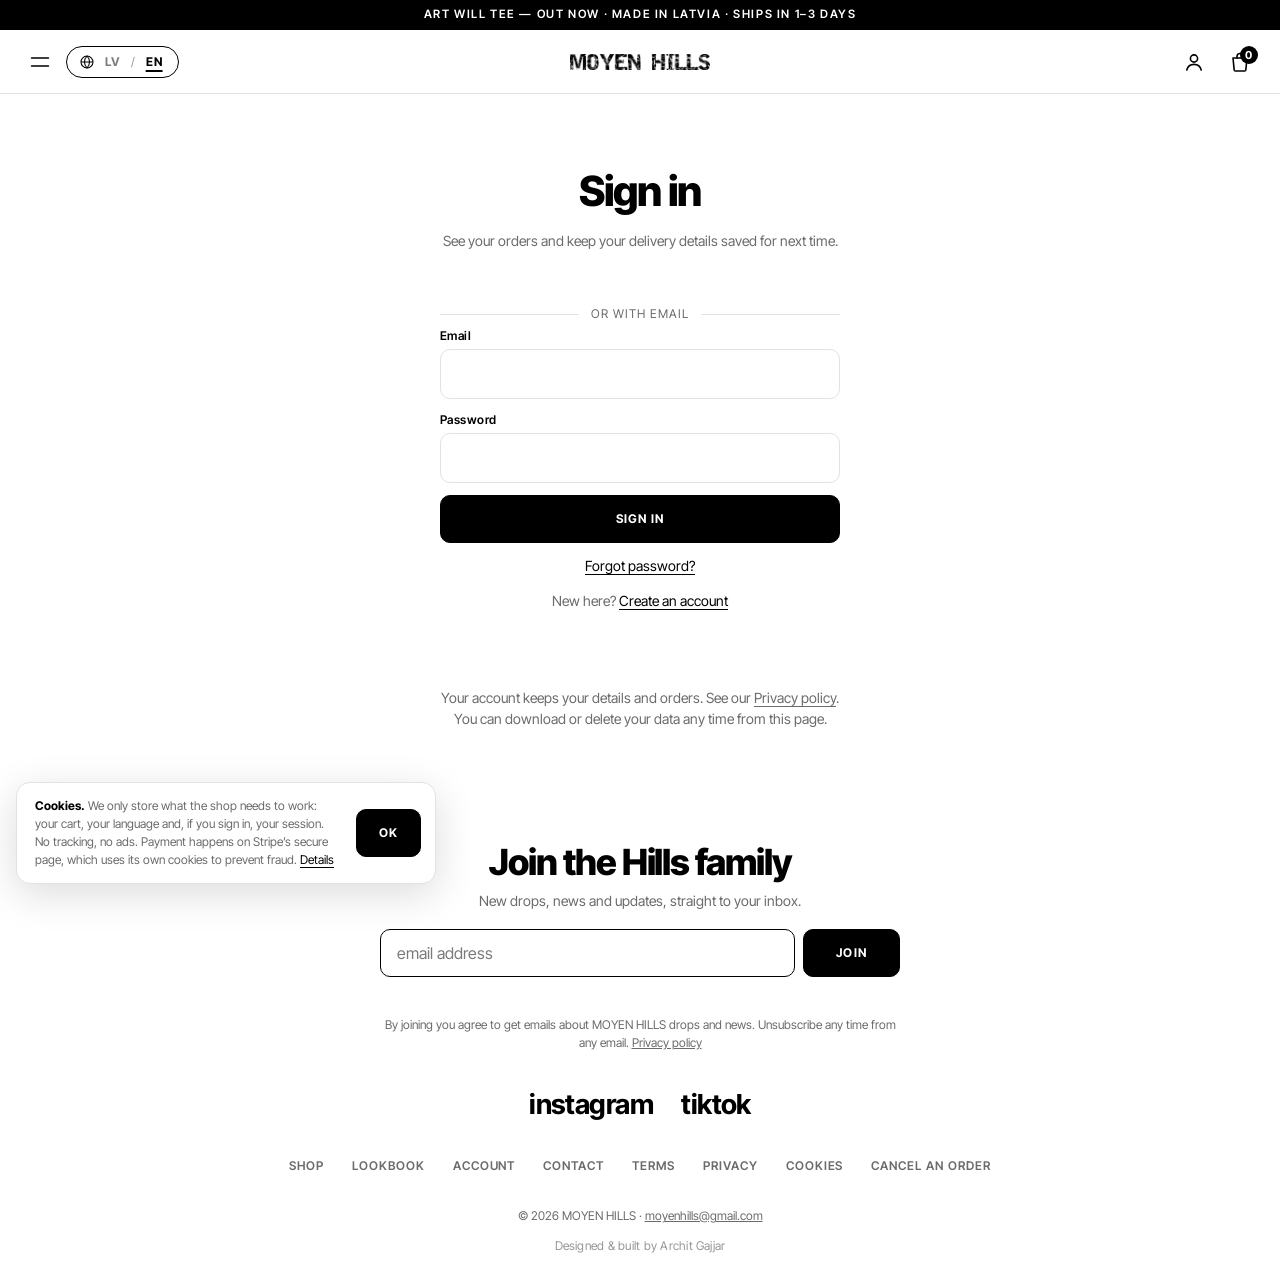
==== commit f44bc9e6: "Clean page addresses: /shop, /lookbook, /product?id=… instead of .html All internal links, canonical" ====
--- a/account.html
+++ b/account.html
@@ -35,11 +35,11 @@
       </button>
       <div class="langs" role="group" aria-label="Language"><svg class="langs__globe" viewBox="0 0 24 24" width="16" height="16" aria-hidden="true" focusable="false"><circle cx="12" cy="12" r="9" fill="none" stroke="currentColor" stroke-width="1.6"/><path d="M3 12h18M12 3c2.5 2.6 3.8 5.6 3.8 9s-1.3 6.4-3.8 9c-2.5-2.6-3.8-5.6-3.8-9S9.5 5.6 12 3Z" fill="none" stroke="currentColor" stroke-width="1.6" stroke-linejoin="round"/></svg><a href="?lang=lv" lang="lv" hreflang="lv" aria-label="Latviešu" data-set-lang="lv">LV</a><span class="langs__sep" aria-hidden="true">/</span><a href="?lang=en" lang="en" hreflang="en" aria-label="English" data-set-lang="en">EN</a></div>
     </div>
-    <a class="bar__logo" href="index.html" aria-label="MOYEN HILLS, home">
+    <a class="bar__logo" href="/" aria-label="MOYEN HILLS, home">
       <img src="images/logo.png" width="2400" height="262" alt="MOYEN HILLS">
     </a>
     <div class="bar__icons">
-      <a class="bar__icon" href="account.html" data-account-link aria-label="Sign in or create an account">
+      <a class="bar__icon" href="/account" data-account-link aria-label="Sign in or create an account">
         <svg viewBox="0 0 24 24" width="24" height="24" aria-hidden="true" focusable="false"><circle cx="12" cy="8.5" r="3.6" fill="none" stroke="currentColor" stroke-width="1.6"/><path d="M4.8 20c.9-3.6 3.8-5.6 7.2-5.6s6.3 2 7.2 5.6" fill="none" stroke="currentColor" stroke-width="1.6" stroke-linecap="round"/></svg>
       </a>
       <button class="bar__cart" type="button" data-open-cart aria-haspopup="dialog" aria-label="Open cart">
@@ -55,7 +55,7 @@
     <section class="acct__box" data-view="off" hidden>
       <h1 class="acct__title">Account</h1>
       <p class="acct__lead">Customer accounts are coming soon. You can still order as a guest from the cart.</p>
-      <a class="btn" href="shop.html">Visit the shop</a>
+      <a class="btn" href="/shop">Visit the shop</a>
     </section>
 
     <!-- Signed out -->
@@ -85,8 +85,8 @@
         <p class="acct__switch"><span data-mode-text>New here?</span> <button type="button" class="acct__link" data-mode-toggle>Create an account</button></p>
       </div>
       <p class="acct__msg" data-signin-msg role="status" aria-live="polite"></p>
-      <p class="acct__fine" data-lang="en">Your account keeps your details and orders. See our <a href="privacy.html">Privacy policy</a>. You can download or delete your data any time from this page.</p>
-      <p class="acct__fine" data-lang="lv">Kontā glabājas tavi dati un pasūtījumi. Sīkāk lasi mūsu <a href="privacy.html">privātuma politikā</a>. Savus datus vari lejupielādēt vai izdzēst jebkurā brīdī šajā lapā.</p>
+      <p class="acct__fine" data-lang="en">Your account keeps your details and orders. See our <a href="/privacy">Privacy policy</a>. You can download or delete your data any time from this page.</p>
+      <p class="acct__fine" data-lang="lv">Kontā glabājas tavi dati un pasūtījumi. Sīkāk lasi mūsu <a href="/privacy">privātuma politikā</a>. Savus datus vari lejupielādēt vai izdzēst jebkurā brīdī šajā lapā.</p>
     </section>
 
     <!-- Choose a new password -->
@@ -128,7 +128,7 @@
       </div>
       <section class="acct__data" aria-labelledby="data-title">
         <h2 class="label" id="data-title">Your data</h2>
-        <p>Download a copy of everything we keep on your account, or delete your account. To cancel an order within 14 days of delivery, use <a href="withdraw.html">Cancel an order</a>.</p>
+        <p>Download a copy of everything we keep on your account, or delete your account. To cancel an order within 14 days of delivery, use <a href="/withdraw">Cancel an order</a>.</p>
         <div class="acct__data-actions">
           <button type="button" class="btn btn--line" data-export>Download my data</button>
           <button type="button" class="btn btn--line" data-delete-account>Delete my account</button>
@@ -154,21 +154,21 @@
         <button class="btn" type="submit">JOIN</button>
       </div>
       <p class="sub__msg" data-sub-msg role="status" aria-live="polite"></p>
-      <p class="sub__consent">By joining you agree to get emails about MOYEN HILLS drops and news. Unsubscribe any time from any email. <a href="privacy.html">Privacy policy</a></p>
+      <p class="sub__consent">By joining you agree to get emails about MOYEN HILLS drops and news. Unsubscribe any time from any email. <a href="/privacy">Privacy policy</a></p>
     </form>
     <ul class="foot__links" data-reveal>
       <li><a href="https://www.instagram.com/moyenhills/" target="_blank" rel="noopener">instagram</a></li>
       <li><a href="https://www.tiktok.com/@moyenhills" target="_blank" rel="noopener">tiktok</a></li>
     </ul>
     <nav class="foot__nav" aria-label="Site">
-      <a href="shop.html">Shop</a>
-      <a href="lookbook.html">Lookbook</a>
-      <a href="account.html">Account</a>
+      <a href="/shop">Shop</a>
+      <a href="/lookbook">Lookbook</a>
+      <a href="/account">Account</a>
       <a href="mailto:moyenhills@gmail.com">Contact</a>
-      <a href="terms.html">Terms</a>
-      <a href="privacy.html">Privacy</a>
-      <a href="privacy.html#device">Cookies</a>
-      <a href="withdraw.html">Cancel an order</a>
+      <a href="/terms">Terms</a>
+      <a href="/privacy">Privacy</a>
+      <a href="/privacy#device">Cookies</a>
+      <a href="/withdraw">Cancel an order</a>
     </nav>
     <p class="foot__legal">© <span data-year>2026</span> MOYEN HILLS · <a href="mailto:moyenhills@gmail.com">moyenhills@gmail.com</a></p>
     <p class="foot__credit">Designed &amp; built by Archit Gajjar</p>
@@ -186,12 +186,12 @@
     </div>
     <div class="menu__body">
       <nav class="menu__links" aria-label="Site">
-        <a href="index.html">Home</a>
-        <a href="shop.html">Shop</a>
-        <a href="lookbook.html">Lookbook</a>
-        <a href="account.html">Account</a>
+        <a href="/">Home</a>
+        <a href="/shop">Shop</a>
+        <a href="/lookbook">Lookbook</a>
+        <a href="/account">Account</a>
       </nav>
-      <a class="menu__tee" href="product.html">
+      <a class="menu__tee" href="/product">
         <img src="images/flat-front-480.jpg" width="480" height="575" alt="" loading="lazy">
         <span><b>ART WILL TEE</b><span data-price>€37</span></span>
       </a>
@@ -212,7 +212,7 @@
     </div>
     <div data-cart-view>
       <ul class="cart__items" data-cart-items></ul>
-      <div class="cart__empty" data-cart-empty><p>Your cart is empty.</p><a class="btn" href="shop.html">Visit the shop</a></div>
+      <div class="cart__empty" data-cart-empty><p>Your cart is empty.</p><a class="btn" href="/shop">Visit the shop</a></div>
       <div class="cart__total" data-cart-total-row hidden><span>Subtotal</span><span data-cart-total>€0</span></div>
       <div class="promo" data-promo hidden>
         <label class="sr" for="promo-code">Promo code</label>
@@ -291,16 +291,16 @@
         <label>Note (optional)<textarea name="note" rows="2"></textarea></label>
         <input type="text" name="_honey" class="sr" tabindex="-1" autocomplete="off" aria-hidden="true">
         <p class="checkout__account" data-checkout-account hidden>Signed in — this order will be saved to your account.</p>
-        <p class="checkout__legal" data-lang="en">Prices are in euro. Delivery cost is added in our confirmation email, before you pay. By sending this order you accept our <a href="terms.html">Terms of sale</a>. How we use your details: <a href="privacy.html">Privacy policy</a>.</p>
-        <p class="checkout__legal" data-lang="lv">Cenas norādītas eiro. Piegādes cenu pievienojam apstiprinājuma e-pastā, pirms tu maksā. Nosūtot pasūtījumu, tu piekrīti mūsu <a href="terms.html">pārdošanas noteikumiem</a>. Kā izmantojam tavus datus: <a href="privacy.html">privātuma politika</a>.</p>
+        <p class="checkout__legal" data-lang="en">Prices are in euro. Delivery cost is added in our confirmation email, before you pay. By sending this order you accept our <a href="/terms">Terms of sale</a>. How we use your details: <a href="/privacy">Privacy policy</a>.</p>
+        <p class="checkout__legal" data-lang="lv">Cenas norādītas eiro. Piegādes cenu pievienojam apstiprinājuma e-pastā, pirms tu maksā. Nosūtot pasūtījumu, tu piekrīti mūsu <a href="/terms">pārdošanas noteikumiem</a>. Kā izmantojam tavus datus: <a href="/privacy">privātuma politika</a>.</p>
         <button class="btn btn--wide" type="submit">Send order request</button>
         <p class="checkout__msg" data-checkout-msg role="status" aria-live="polite"></p>
       </form>
     </div>
     <div class="cart__done" data-cart-done hidden>
       <p class="cart__done-title">Order received</p>
-      <p data-lang="en">Thank you. A copy of your order is on its way to your inbox, and we will email you within a day to confirm it and send the payment details. Changed your mind? You can <a href="withdraw.html">cancel</a> up to 14 days after it arrives.</p>
-      <p data-lang="lv">Paldies! Pasūtījuma kopija jau ir ceļā uz tavu e-pastu, un dienas laikā mēs to apstiprināsim un atsūtīsim apmaksas informāciju. Pārdomāji? Pasūtījumu vari <a href="withdraw.html">atcelt</a> 14 dienu laikā pēc saņemšanas.</p>
+      <p data-lang="en">Thank you. A copy of your order is on its way to your inbox, and we will email you within a day to confirm it and send the payment details. Changed your mind? You can <a href="/withdraw">cancel</a> up to 14 days after it arrives.</p>
+      <p data-lang="lv">Paldies! Pasūtījuma kopija jau ir ceļā uz tavu e-pastu, un dienas laikā mēs to apstiprināsim un atsūtīsim apmaksas informāciju. Pārdomāji? Pasūtījumu vari <a href="/withdraw">atcelt</a> 14 dienu laikā pēc saņemšanas.</p>
       <button type="button" class="btn" data-close-cart>Keep looking</button>
     </div>
   </dialog>
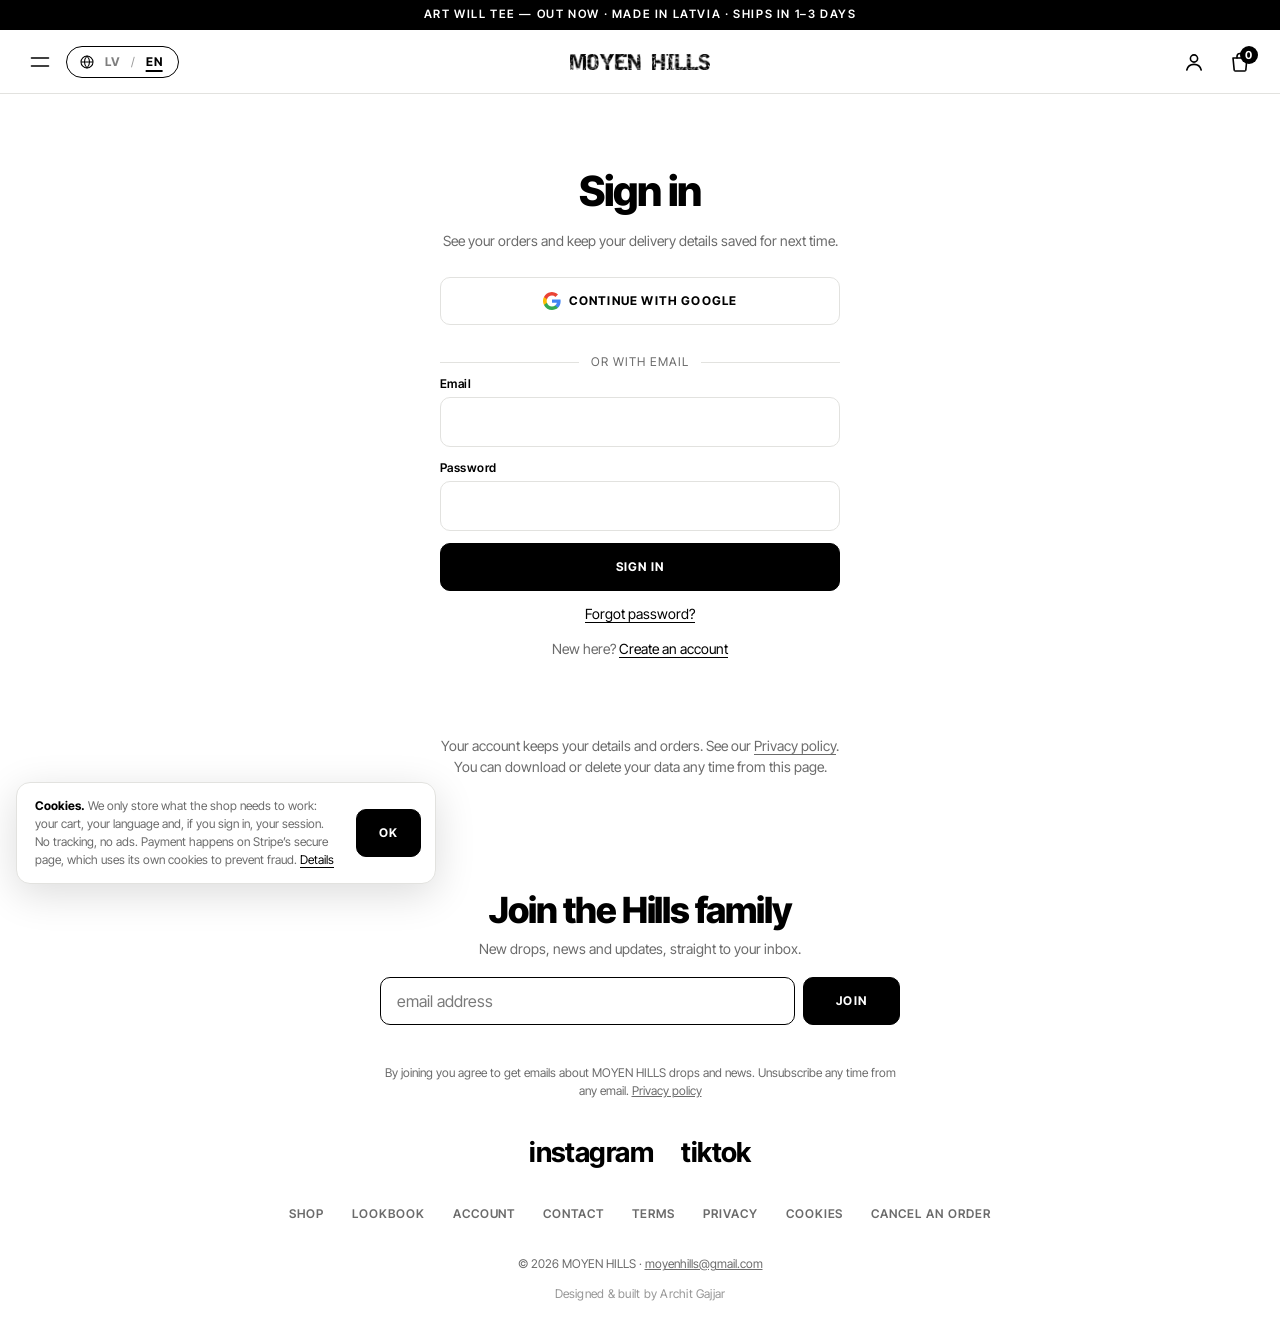
==== commit c8c8180e: "SEO: own description per page (EN+LV), og:description, absolute share image, product and brand data " ====
--- a/account.html
+++ b/account.html
@@ -1,15 +1,17 @@
 <!doctype html>
 <!-- Designed & built by Archit Gajjar -->
-<html lang="en">
+<html lang="en" translate="no">
 <head>
   <meta charset="utf-8">
+  <meta name="google" content="notranslate">
   <meta name="viewport" content="width=device-width, initial-scale=1">
   <meta name="designer" content="Archit Gajjar">
   <meta name="theme-color" content="#ffffff">
   <title>Account — MOYEN HILLS</title>
-  <meta name="description" content="MOYEN HILLS. ART WILL TEE: boxy cut-off t-shirt, 100% cotton, screen printed front, back and neck label. Made in Latvia.">
+  <meta name="description" content="Your MOYEN HILLS account: sign in to see your orders and follow your parcel.">
   <meta property="og:title" content="MOYEN HILLS — ART WILL TEE">
-  <meta property="og:image" content="images/landing.jpg">
+  <meta property="og:description" content="Your MOYEN HILLS account: sign in to see your orders and follow your parcel.">
+  <meta property="og:image" content="https://moyenhillsofficial.com/images/landing.jpg">
   <link rel="icon" href="images/favicon.png">
   <link rel="preload" href="fonts/inter-tight-latin-800-normal.woff2" as="font" type="font/woff2" crossorigin>
   <link rel="stylesheet" href="site.css">
--- a/site.css
+++ b/site.css
@@ -368,6 +368,8 @@
 .order__status--delivered { background: #e3f3e6; color: #1d6b2f; }
 .order__track { display: flex; flex-wrap: wrap; justify-content: space-between; gap: 6px 12px; margin: 0; padding-top: 10px; border-top: 1px solid var(--line); font-size: var(--t-sm); }
 .order__track a { color: inherit; font-weight: 700; }
+.order__live { font-weight: 700; }
+.order__scan { flex-basis: 100%; color: var(--muted); font-size: var(--t-xs); }
 .checkout__account { font-size: var(--t-sm); color: var(--muted); }
 @media (max-width: 720px) {
   .acct__cols { grid-template-columns: 1fr; }
@@ -624,3 +626,22 @@
 .menu__foot .langs { margin-left: auto; font-size: var(--t-sm); color: var(--ink); }
 .menu__foot .langs a { height: auto; }
 .bar__left .bar__menu { margin-left: 0; }
+
+/* Phones: the header fits, links are easy to tap, form fields don't zoom, the cookie note stays small */
+@media (pointer: coarse) {
+  input, select, textarea { font-size: max(16px, 1em); }
+}
+@media (max-width: 480px) {
+  .annc { font-size: 12px; letter-spacing: .12em; }
+  .bar .langs { margin-left: 0; padding: 0 9px; }
+  .bar .langs__globe { display: none; }
+  .bar .langs a { min-width: 28px; }
+  .bar__logo { padding: 12px 0; box-sizing: content-box; }
+  .foot { gap: 24px; }
+  .foot__links a { display: inline-block; padding: 10px 4px; }
+  .foot__nav { gap: 0 20px; }
+  .foot__nav a { display: inline-block; padding: 13px 0; background-origin: content-box; background-clip: content-box; }
+  .foot__legal a, .acct__link { display: inline-block; padding: 10px 0; margin: -10px 0; }
+  .cookie { left: 8px; right: 8px; bottom: 8px; width: auto; gap: 12px; padding: 10px 10px 10px 14px; }
+  .cookie__more { display: none; }
+}
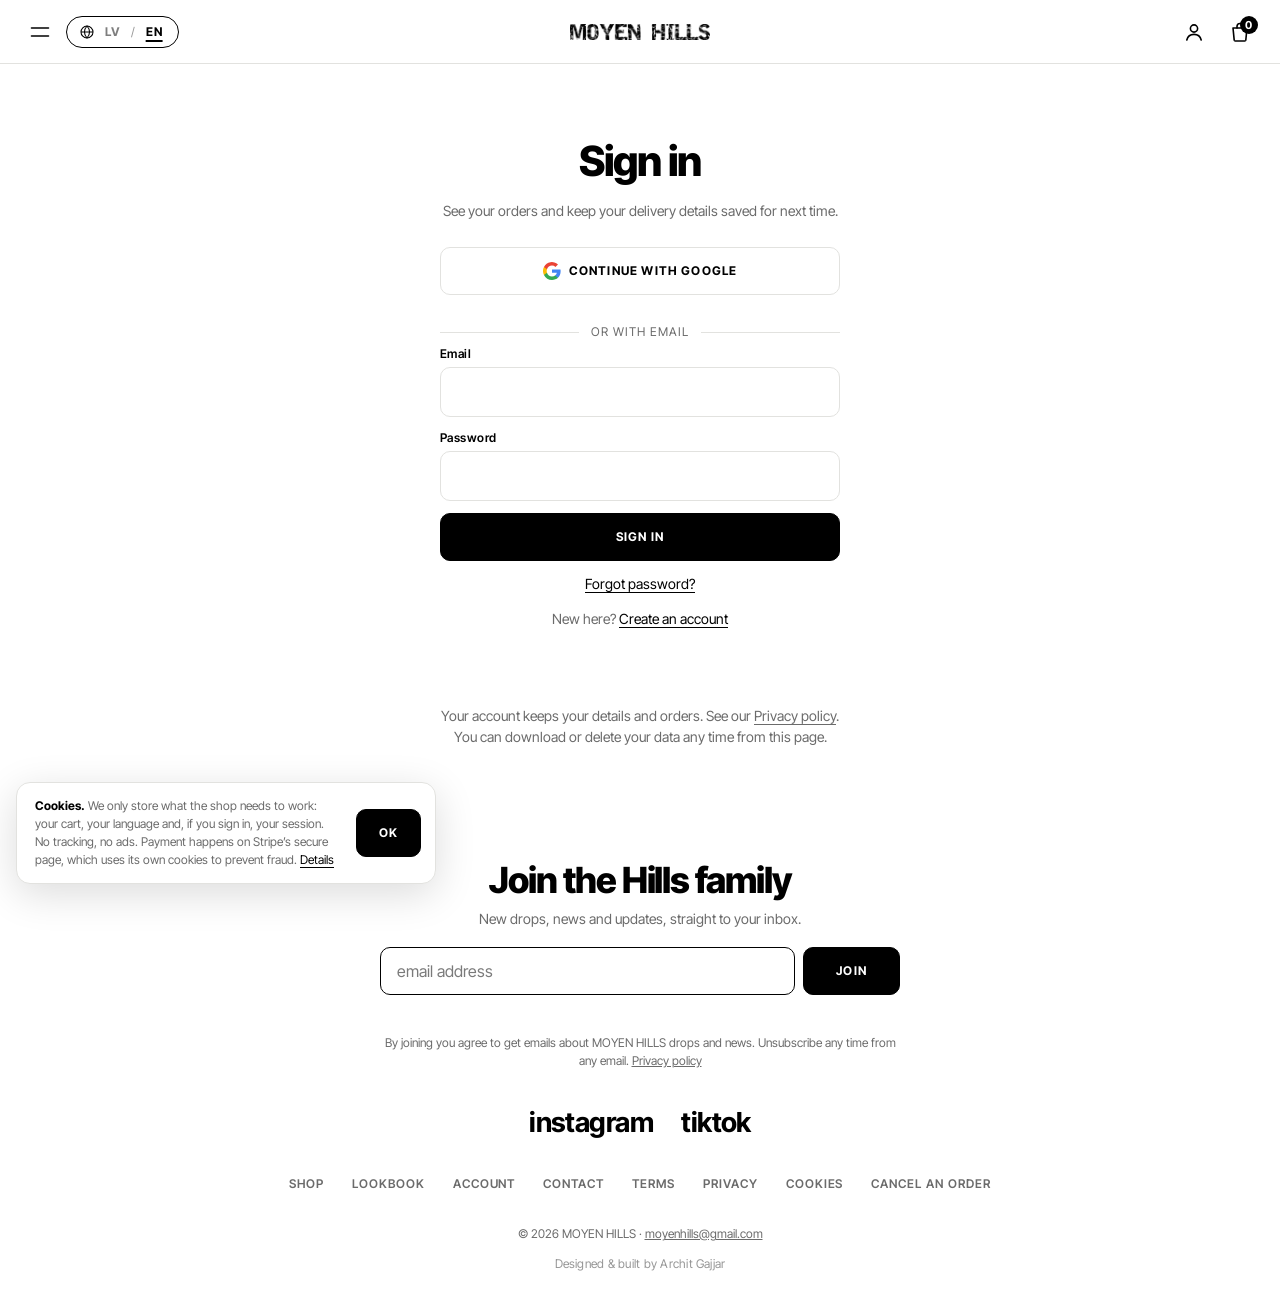
==== commit 8d3f5fa4: "Remove the announcement bar at the top of every page Co-Authored-By: Claude Opus 5.5 (1M context) <n" ====
--- a/account.html
+++ b/account.html
@@ -29,7 +29,6 @@
     </div>
   </div>
   <header class="bar" data-bar>
-    <p class="annc"><span>ART WILL TEE — OUT NOW</span><span class="annc__more">&nbsp;· Made in Latvia · Ships in 1–3 days</span></p>
     <div class="bar__row">
     <div class="bar__left">
       <button class="bar__icon bar__menu" type="button" data-open-menu aria-haspopup="dialog" aria-label="Open menu">
@@ -144,6 +143,31 @@
       </section>
     </section>
   </main>
+
+  <!-- Write a review (auth.js; supabase/features.sql) -->
+  <dialog class="rvd" data-review-dialog aria-labelledby="rvd-title">
+    <form class="acct__form rvd__form" data-review-form novalidate>
+      <div class="rvd__head">
+        <h2 class="rvd__title" id="rvd-title" data-review-title>Write a review</h2>
+        <button type="button" class="rvd__close" data-review-close aria-label="Close">&#215;</button>
+      </div>
+      <fieldset class="rvd__stars" data-review-stars>
+        <legend>Your rating</legend>
+        <label><input type="radio" name="rating" value="1"><span aria-hidden="true">★</span><span class="rvd__sr">1 star</span></label>
+        <label><input type="radio" name="rating" value="2"><span aria-hidden="true">★</span><span class="rvd__sr">2 stars</span></label>
+        <label><input type="radio" name="rating" value="3"><span aria-hidden="true">★</span><span class="rvd__sr">3 stars</span></label>
+        <label><input type="radio" name="rating" value="4"><span aria-hidden="true">★</span><span class="rvd__sr">4 stars</span></label>
+        <label><input type="radio" name="rating" value="5"><span aria-hidden="true">★</span><span class="rvd__sr">5 stars</span></label>
+      </fieldset>
+      <label>Your name, shown with the review<input name="name" maxlength="40" autocomplete="given-name" required></label>
+      <label>Your review (optional)<textarea name="body" rows="4" maxlength="1000" placeholder="How does it fit and feel?"></textarea></label>
+      <label>A photo of you in it (optional)<input type="file" name="photo" accept="image/jpeg,image/png,image/webp,image/heic,image/heif"></label>
+      <img class="rvd__preview" data-review-preview alt="Your photo" hidden>
+      <p class="acct__hint">We read every review before it goes on the site. Once approved, your name, review and photo are public on the product page.</p>
+      <button class="btn btn--wide" type="submit">Send review</button>
+      <p class="acct__msg" data-review-msg role="status" aria-live="polite"></p>
+    </form>
+  </dialog>
 
   <!-- Email -->
   <footer class="foot" aria-labelledby="sub-title">
@@ -291,6 +315,7 @@
         </div>
         <label>Country<input name="country" autocomplete="country-name" value="Latvia" required></label>
         <label>Note (optional)<textarea name="note" rows="2"></textarea></label>
+        <label>Gift message (optional)<textarea name="gift_note" rows="2" maxlength="300" placeholder="We print it and put it in the parcel"></textarea></label>
         <input type="text" name="_honey" class="sr" tabindex="-1" autocomplete="off" aria-hidden="true">
         <p class="checkout__account" data-checkout-account hidden>Signed in — this order will be saved to your account.</p>
         <p class="checkout__legal" data-lang="en">Prices are in euro. Delivery cost is added in our confirmation email, before you pay. By sending this order you accept our <a href="/terms">Terms of sale</a>. How we use your details: <a href="/privacy">Privacy policy</a>.</p>
--- a/site.css
+++ b/site.css
@@ -18,7 +18,7 @@
   --tint: #f2f2f0;
   --line: #e2e2df;
   --radius: 10px;
-  --annc-h: 30px;
+  --annc-h: 0px;
   --head-h: calc(var(--bar-h) + var(--annc-h));
   --font: "Inter Tight", "Helvetica Neue", Arial, sans-serif;
   --t-xs: 0.75rem;
@@ -59,7 +59,6 @@
 html { scroll-padding-top: var(--head-h); }
 .label { font-size: var(--t-xs); font-weight: 600; letter-spacing: .08em; text-transform: uppercase; text-decoration: none; }
 .bar { position: fixed; inset: 0 0 auto 0; z-index: 10; color: var(--ink); transition: transform .5s cubic-bezier(.16, 1, .3, 1); }
-.annc { height: var(--annc-h); display: flex; align-items: center; justify-content: center; padding: 0 var(--m); background: var(--ink); color: var(--bg); font-size: 11.5px; font-weight: 600; letter-spacing: .14em; text-transform: uppercase; white-space: nowrap; overflow: hidden; }
 .bar__row { height: var(--bar-h); display: grid; grid-template-columns: 1fr auto 1fr; align-items: center; padding: 0 var(--m); background: var(--bg); box-shadow: inset 0 -1px 0 var(--line); transition: background-color .35s, color .35s, box-shadow .35s; }
 .bar__menu { justify-self: start; margin-left: -10px; background: none; border: 0; padding: 0; cursor: pointer; }
 .bar__logo { display: block; width: clamp(128px, 11vw, 168px); background: none; border: 0; padding: 0; transition: width .45s cubic-bezier(.16, 1, .3, 1); }
@@ -102,7 +101,6 @@
 .js .menu[open] .menu__links a:nth-child(3) { animation-delay: .1s; }
 .js .menu[open] .menu__links a:nth-child(4) { animation-delay: .15s; }
 @media (max-width: 720px) {
-  .annc__more { display: none; }
   .menu__body { grid-template-columns: 1fr; align-content: start; }
   .menu__tee { width: 100%; grid-template-columns: 96px 1fr; align-items: center; }
   .menu__tee > span { flex-direction: column; gap: 4px; }
@@ -313,6 +311,8 @@
 .size input:checked + span { background: var(--ink); color: var(--bg); border-color: var(--ink); }
 .size input:focus-visible + span { outline: 2px solid var(--ink); outline-offset: 2px; }
 .size input:disabled + span { color: #b5b5b5; text-decoration: line-through; cursor: not-allowed; }
+/* So a tap on a sold-out size reaches the label (it picks that size under “Notify me”) */
+.size input:disabled { pointer-events: none; }
 .buy__msg { min-height: 1.5em; margin-top: 8px; font-size: var(--t-sm); }
 .pdp__note { font-size: var(--t-sm); color: var(--muted); }
 .pdp__details { margin-top: 18px; padding-top: 22px; border-top: 1px solid var(--line); display: grid; gap: 10px; font-size: var(--t-sm); }
@@ -324,6 +324,38 @@
   .gallery__arrow { display: none; }
   .gallery__thumbs { padding: 0 var(--m); }
 }
+
+/* "Notify me when it's back" (sold-out sizes) */
+.notify { display: grid; gap: 10px; padding: 16px; border: 1px solid var(--line); border-radius: var(--radius); text-align: left; }
+.notify__title { font-size: var(--t-sm); font-weight: 700; }
+.notify__row { display: grid; grid-template-columns: auto 1fr auto; gap: 6px; }
+.notify select, .notify input { min-width: 0; min-height: 46px; padding: 0 12px; font: inherit; font-size: 1rem; background: var(--bg); color: var(--ink); border: 1px solid var(--line); border-radius: var(--radius); }
+.notify select:focus, .notify input:focus { border-color: var(--ink); outline: none; }
+.notify__msg { min-height: 1.4em; font-size: var(--t-sm); }
+.notify__msg.is-error { color: #b3261e; }
+.notify__msg:empty { display: none; }
+.notify__small { font-size: var(--t-xs); color: var(--muted); }
+@media (max-width: 480px) {
+  .notify__row { grid-template-columns: auto 1fr; }
+  .notify__row .btn { grid-column: 1 / -1; }
+}
+
+/* Reviews and buyers' photos on the product page */
+.stars { color: var(--ink); letter-spacing: .08em; white-space: nowrap; }
+.stars__off { color: #d0d0cc; }
+.reviews { width: min(880px, 100%); display: grid; gap: 20px; text-align: left; }
+.reviews__head { display: flex; flex-wrap: wrap; align-items: baseline; justify-content: space-between; gap: 8px 16px; padding-bottom: 12px; border-bottom: 1px solid var(--ink); }
+.reviews__title { font-size: clamp(1.25rem, 1rem + .8vw, 1.75rem); font-weight: 800; letter-spacing: -0.02em; }
+.reviews__avg { font-size: var(--t-sm); display: flex; gap: 8px; align-items: center; }
+.reviews__list { display: grid; grid-template-columns: repeat(auto-fill, minmax(240px, 1fr)); gap: 12px; }
+.review { border: 1px solid var(--line); border-radius: var(--radius); overflow: hidden; display: grid; align-content: start; }
+.review__photo img { width: 100%; aspect-ratio: 4 / 5; object-fit: cover; background: var(--tint); }
+.review__text { padding: 14px 16px 16px; display: grid; gap: 8px; font-size: var(--t-sm); }
+.review__text p { white-space: pre-line; }
+.review__by { color: var(--muted); font-size: var(--t-xs); }
+.reviews__cta { font-size: var(--t-sm); color: var(--muted); }
+.reviews__cta a { color: var(--ink); text-decoration: underline; text-underline-offset: 3px; }
+@media (max-width: 720px) { .reviews { padding: 0 var(--m); } }
 
 /* ---------- Account ---------- */
 .btn--line { background: var(--bg); color: var(--ink); border-color: var(--line); }
@@ -371,6 +403,27 @@
 .order__live { font-weight: 700; }
 .order__scan { flex-basis: 100%; color: var(--muted); font-size: var(--t-xs); }
 .checkout__account { font-size: var(--t-sm); color: var(--muted); }
+.order__review { display: flex; flex-wrap: wrap; justify-content: space-between; gap: 6px 12px; padding-top: 10px; border-top: 1px solid var(--line); }
+.order__review .acct__link { justify-self: auto; font-weight: 700; color: var(--ink); }
+.acct__form textarea { width: 100%; font: inherit; font-size: 1rem; padding: 12px; background: var(--bg); color: var(--ink); border: 1px solid var(--line); border-radius: var(--radius); resize: vertical; }
+.acct__form textarea:focus { border-color: var(--ink); outline: none; }
+.acct__form input[type="file"] { min-height: 0; padding: 10px; font-size: var(--t-sm); }
+
+/* Write a review */
+.rvd { width: min(480px, calc(100% - 32px)); max-height: calc(100svh - 32px); padding: 0; border: 0; border-radius: var(--radius); background: var(--bg); color: var(--ink); }
+.rvd::backdrop { background: rgba(0, 0, 0, .45); }
+.rvd__form { padding: 20px; }
+.rvd__head { display: flex; justify-content: space-between; align-items: center; gap: 12px; }
+.rvd__title { font-size: 1.125rem; font-weight: 800; letter-spacing: -0.01em; }
+.rvd__close { width: 44px; height: 44px; margin: -10px -10px -10px 0; border: 0; background: none; color: inherit; font-size: 1.5rem; line-height: 1; }
+.rvd__stars { display: flex; gap: 4px; margin: 0; padding: 0; border: 0; }
+.rvd__stars legend { margin-bottom: 4px; padding: 0; font-size: var(--t-xs); font-weight: 600; letter-spacing: .04em; }
+.rvd__stars label { position: relative; display: block; cursor: pointer; font-size: 2rem; line-height: 1; color: #d0d0cc; }
+.rvd__stars label.is-on { color: var(--ink); }
+.rvd__stars input { position: absolute; inset: 0; opacity: 0; margin: 0; cursor: pointer; }
+.rvd__stars label:has(input:focus-visible) { outline: 2px solid var(--ink); outline-offset: 2px; border-radius: 4px; }
+.rvd__sr { position: absolute; width: 1px; height: 1px; overflow: hidden; clip: rect(0 0 0 0); white-space: nowrap; }
+.rvd__preview { width: 120px; aspect-ratio: 4 / 5; object-fit: cover; border-radius: 8px; background: var(--tint); }
 @media (max-width: 720px) {
   .acct__cols { grid-template-columns: 1fr; }
 }
@@ -632,7 +685,6 @@
   input, select, textarea { font-size: max(16px, 1em); }
 }
 @media (max-width: 480px) {
-  .annc { font-size: 12px; letter-spacing: .12em; }
   .bar .langs { margin-left: 0; padding: 0 9px; }
   .bar .langs__globe { display: none; }
   .bar .langs a { min-width: 28px; }
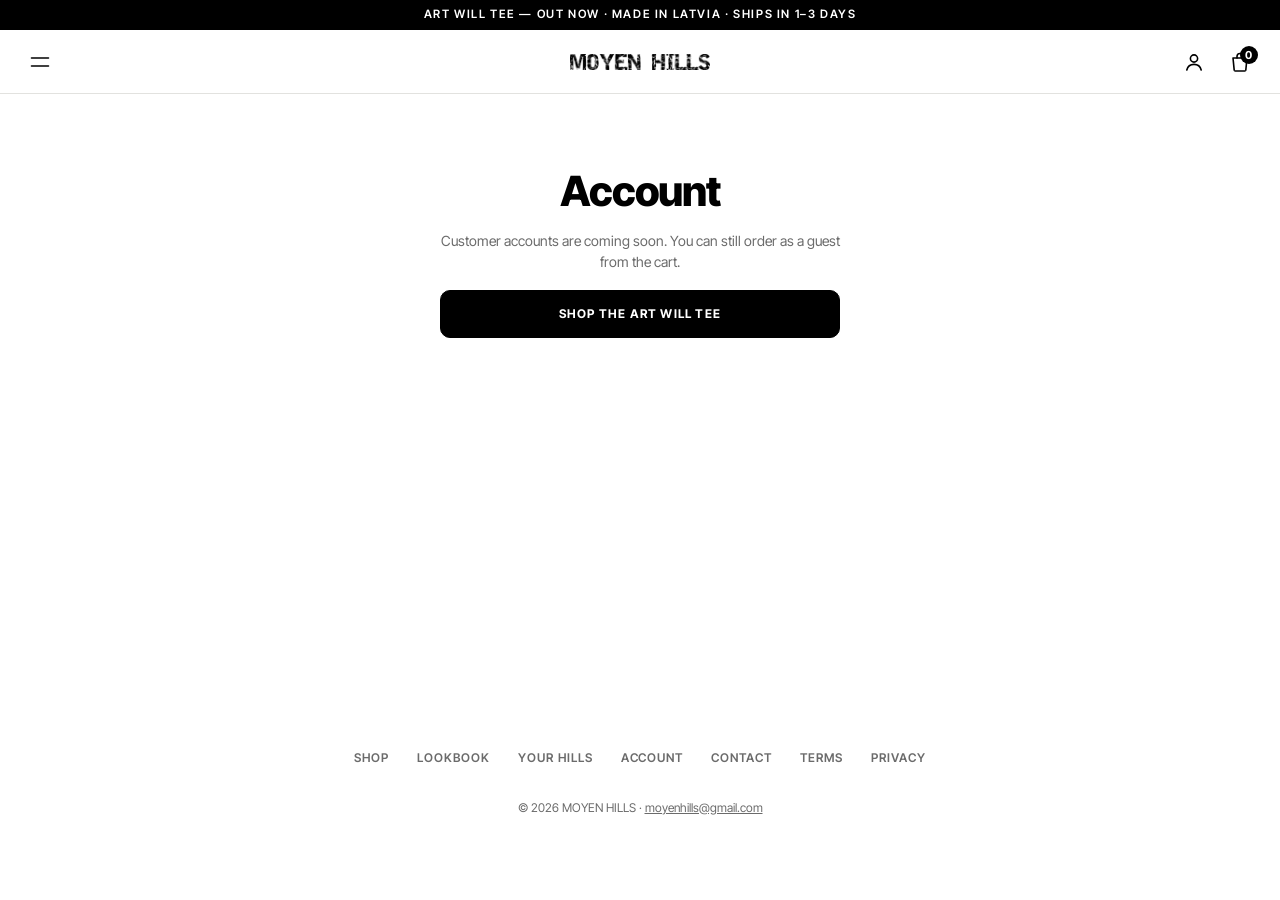
==== commit 5b3152af: "Add Your Hills: a generative halftone wallpaper made from your name Type a name and get your own MOY" ====
--- a/account.html
+++ b/account.html
@@ -1,21 +1,17 @@
 <!doctype html>
-<!-- Designed & built by Archit Gajjar -->
-<html lang="en" translate="no">
+<html lang="en">
 <head>
   <meta charset="utf-8">
-  <meta name="google" content="notranslate">
   <meta name="viewport" content="width=device-width, initial-scale=1">
-  <meta name="designer" content="Archit Gajjar">
   <meta name="theme-color" content="#ffffff">
   <title>Account — MOYEN HILLS</title>
-  <meta name="description" content="Your MOYEN HILLS account: sign in to see your orders and follow your parcel.">
+  <meta name="description" content="MOYEN HILLS. ART WILL TEE: boxy cut-off t-shirt, 100% cotton, screen printed front, back and neck label. Made in Latvia.">
   <meta property="og:title" content="MOYEN HILLS — ART WILL TEE">
-  <meta property="og:description" content="Your MOYEN HILLS account: sign in to see your orders and follow your parcel.">
-  <meta property="og:image" content="https://moyenhillsofficial.com/images/landing.jpg">
+  <meta property="og:image" content="images/landing.jpg">
   <link rel="icon" href="images/favicon.png">
   <link rel="preload" href="fonts/inter-tight-latin-800-normal.woff2" as="font" type="font/woff2" crossorigin>
   <link rel="stylesheet" href="site.css">
-  <script src="boot.js"></script>
+  <script>document.documentElement.classList.add('js');try{if(sessionStorage.getItem('mh-intro'))document.documentElement.classList.add('seen-intro');else sessionStorage.setItem('mh-intro','1')}catch(e){}</script>
 </head>
 <body>
   <div class="loader" aria-hidden="true">
@@ -29,18 +25,16 @@
     </div>
   </div>
   <header class="bar" data-bar>
+    <p class="annc"><span>ART WILL TEE — OUT NOW</span><span class="annc__more">&nbsp;· Made in Latvia · Ships in 1–3 days</span></p>
     <div class="bar__row">
-    <div class="bar__left">
-      <button class="bar__icon bar__menu" type="button" data-open-menu aria-haspopup="dialog" aria-label="Open menu">
-        <svg viewBox="0 0 24 24" width="24" height="24" aria-hidden="true" focusable="false"><path d="M3.5 8h17M3.5 16h17" fill="none" stroke="currentColor" stroke-width="1.6" stroke-linecap="round"/></svg>
-      </button>
-      <div class="langs" role="group" aria-label="Language"><svg class="langs__globe" viewBox="0 0 24 24" width="16" height="16" aria-hidden="true" focusable="false"><circle cx="12" cy="12" r="9" fill="none" stroke="currentColor" stroke-width="1.6"/><path d="M3 12h18M12 3c2.5 2.6 3.8 5.6 3.8 9s-1.3 6.4-3.8 9c-2.5-2.6-3.8-5.6-3.8-9S9.5 5.6 12 3Z" fill="none" stroke="currentColor" stroke-width="1.6" stroke-linejoin="round"/></svg><a href="?lang=lv" lang="lv" hreflang="lv" aria-label="Latviešu" data-set-lang="lv">LV</a><span class="langs__sep" aria-hidden="true">/</span><a href="?lang=en" lang="en" hreflang="en" aria-label="English" data-set-lang="en">EN</a></div>
-    </div>
-    <a class="bar__logo" href="/" aria-label="MOYEN HILLS, home">
+    <button class="bar__icon bar__menu" type="button" data-open-menu aria-haspopup="dialog" aria-label="Open menu">
+      <svg viewBox="0 0 24 24" width="24" height="24" aria-hidden="true" focusable="false"><path d="M3.5 8h17M3.5 16h17" fill="none" stroke="currentColor" stroke-width="1.6" stroke-linecap="round"/></svg>
+    </button>
+    <a class="bar__logo" href="index.html" aria-label="MOYEN HILLS, home">
       <img src="images/logo.png" width="2400" height="262" alt="MOYEN HILLS">
     </a>
     <div class="bar__icons">
-      <a class="bar__icon" href="/account" data-account-link aria-label="Sign in or create an account">
+      <a class="bar__icon" href="account.html" data-account-link aria-label="Sign in or create an account">
         <svg viewBox="0 0 24 24" width="24" height="24" aria-hidden="true" focusable="false"><circle cx="12" cy="8.5" r="3.6" fill="none" stroke="currentColor" stroke-width="1.6"/><path d="M4.8 20c.9-3.6 3.8-5.6 7.2-5.6s6.3 2 7.2 5.6" fill="none" stroke="currentColor" stroke-width="1.6" stroke-linecap="round"/></svg>
       </a>
       <button class="bar__cart" type="button" data-open-cart aria-haspopup="dialog" aria-label="Open cart">
@@ -56,7 +50,7 @@
     <section class="acct__box" data-view="off" hidden>
       <h1 class="acct__title">Account</h1>
       <p class="acct__lead">Customer accounts are coming soon. You can still order as a guest from the cart.</p>
-      <a class="btn" href="/shop">Visit the shop</a>
+      <a class="btn" href="product.html">Shop the ART WILL TEE</a>
     </section>
 
     <!-- Signed out -->
@@ -78,23 +72,20 @@
         <form class="acct__form" data-email-form novalidate>
           <label data-name-field hidden>Full name<input name="full_name" autocomplete="name"></label>
           <label>Email<input name="email" type="email" autocomplete="email" required></label>
-          <label>Password<input name="password" type="password" autocomplete="current-password" minlength="12" required></label>
-          <p class="acct__hint" data-name-field hidden>At least 12 characters, with letters and numbers. A few random words work well.</p>
+          <label>Password<input name="password" type="password" autocomplete="current-password" minlength="6" required></label>
           <button class="btn btn--wide" type="submit" data-email-submit>Sign in</button>
           <button type="button" class="acct__link" data-forgot>Forgot password?</button>
         </form>
         <p class="acct__switch"><span data-mode-text>New here?</span> <button type="button" class="acct__link" data-mode-toggle>Create an account</button></p>
       </div>
       <p class="acct__msg" data-signin-msg role="status" aria-live="polite"></p>
-      <p class="acct__fine" data-lang="en">Your account keeps your details and orders. See our <a href="/privacy">Privacy policy</a>. You can download or delete your data any time from this page.</p>
-      <p class="acct__fine" data-lang="lv">Kontā glabājas tavi dati un pasūtījumi. Sīkāk lasi mūsu <a href="/privacy">privātuma politikā</a>. Savus datus vari lejupielādēt vai izdzēst jebkurā brīdī šajā lapā.</p>
     </section>
 
     <!-- Choose a new password -->
     <section class="acct__box" data-view="reset" hidden>
       <h1 class="acct__title">New password</h1>
       <form class="acct__form" data-reset-form>
-        <label>New password<input name="password" type="password" autocomplete="new-password" minlength="12" required></label>
+        <label>New password<input name="password" type="password" autocomplete="new-password" minlength="6" required></label>
         <button class="btn btn--wide" type="submit">Save password</button>
       </form>
       <p class="acct__msg" data-reset-msg role="status" aria-live="polite"></p>
@@ -127,47 +118,8 @@
           </form>
         </section>
       </div>
-      <section class="acct__data" aria-labelledby="data-title">
-        <h2 class="label" id="data-title">Your data</h2>
-        <p>Download a copy of everything we keep on your account, or delete your account. To cancel an order within 14 days of delivery, use <a href="/withdraw">Cancel an order</a>.</p>
-        <div class="acct__data-actions">
-          <button type="button" class="btn btn--line" data-export>Download my data</button>
-          <button type="button" class="btn btn--line" data-delete-account>Delete my account</button>
-        </div>
-        <form class="acct__form acct__confirm" data-delete-form hidden>
-          <p>This deletes your account, saved details and sign-in for good. Orders stay in our records only as long as accounting law requires, no longer linked to an account.</p>
-          <label>Type DELETE to confirm<input name="confirm" autocomplete="off" required pattern="DELETE"></label>
-          <button class="btn btn--wide" type="submit">Delete my account for good</button>
-        </form>
-        <p class="acct__msg" data-data-msg role="status" aria-live="polite"></p>
-      </section>
     </section>
   </main>
-
-  <!-- Write a review (auth.js; supabase/features.sql) -->
-  <dialog class="rvd" data-review-dialog aria-labelledby="rvd-title">
-    <form class="acct__form rvd__form" data-review-form novalidate>
-      <div class="rvd__head">
-        <h2 class="rvd__title" id="rvd-title" data-review-title>Write a review</h2>
-        <button type="button" class="rvd__close" data-review-close aria-label="Close">&#215;</button>
-      </div>
-      <fieldset class="rvd__stars" data-review-stars>
-        <legend>Your rating</legend>
-        <label><input type="radio" name="rating" value="1"><span aria-hidden="true">★</span><span class="rvd__sr">1 star</span></label>
-        <label><input type="radio" name="rating" value="2"><span aria-hidden="true">★</span><span class="rvd__sr">2 stars</span></label>
-        <label><input type="radio" name="rating" value="3"><span aria-hidden="true">★</span><span class="rvd__sr">3 stars</span></label>
-        <label><input type="radio" name="rating" value="4"><span aria-hidden="true">★</span><span class="rvd__sr">4 stars</span></label>
-        <label><input type="radio" name="rating" value="5"><span aria-hidden="true">★</span><span class="rvd__sr">5 stars</span></label>
-      </fieldset>
-      <label>Your name, shown with the review<input name="name" maxlength="40" autocomplete="given-name" required></label>
-      <label>Your review (optional)<textarea name="body" rows="4" maxlength="1000" placeholder="How does it fit and feel?"></textarea></label>
-      <label>A photo of you in it (optional)<input type="file" name="photo" accept="image/jpeg,image/png,image/webp,image/heic,image/heif"></label>
-      <img class="rvd__preview" data-review-preview alt="Your photo" hidden>
-      <p class="acct__hint">We read every review before it goes on the site. Once approved, your name, review and photo are public on the product page.</p>
-      <button class="btn btn--wide" type="submit">Send review</button>
-      <p class="acct__msg" data-review-msg role="status" aria-live="polite"></p>
-    </form>
-  </dialog>
 
   <!-- Email -->
   <footer class="foot" aria-labelledby="sub-title">
@@ -180,24 +132,22 @@
         <button class="btn" type="submit">JOIN</button>
       </div>
       <p class="sub__msg" data-sub-msg role="status" aria-live="polite"></p>
-      <p class="sub__consent">By joining you agree to get emails about MOYEN HILLS drops and news. Unsubscribe any time from any email. <a href="/privacy">Privacy policy</a></p>
+      <p class="sub__consent">By joining you agree to get emails from MOYEN HILLS. Unsubscribe any time. <a href="privacy.html">Privacy policy</a></p>
     </form>
     <ul class="foot__links" data-reveal>
       <li><a href="https://www.instagram.com/moyenhills/" target="_blank" rel="noopener">instagram</a></li>
       <li><a href="https://www.tiktok.com/@moyenhills" target="_blank" rel="noopener">tiktok</a></li>
     </ul>
     <nav class="foot__nav" aria-label="Site">
-      <a href="/shop">Shop</a>
-      <a href="/lookbook">Lookbook</a>
-      <a href="/account">Account</a>
+      <a href="product.html">Shop</a>
+      <a href="lookbook.html">Lookbook</a>
+      <a href="hills.html">Your Hills</a>
+      <a href="account.html">Account</a>
       <a href="mailto:moyenhills@gmail.com">Contact</a>
-      <a href="/terms">Terms</a>
-      <a href="/privacy">Privacy</a>
-      <a href="/privacy#device">Cookies</a>
-      <a href="/withdraw">Cancel an order</a>
+      <a href="terms.html">Terms</a>
+      <a href="privacy.html">Privacy</a>
     </nav>
     <p class="foot__legal">© <span data-year>2026</span> MOYEN HILLS · <a href="mailto:moyenhills@gmail.com">moyenhills@gmail.com</a></p>
-    <p class="foot__credit">Designed &amp; built by Archit Gajjar</p>
   </footer>
 
 
@@ -212,21 +162,21 @@
     </div>
     <div class="menu__body">
       <nav class="menu__links" aria-label="Site">
-        <a href="/">Home</a>
-        <a href="/shop">Shop</a>
-        <a href="/lookbook">Lookbook</a>
-        <a href="/account">Account</a>
+        <a href="index.html">Home</a>
+        <a href="product.html">Shop</a>
+        <a href="lookbook.html">Lookbook</a>
+        <a href="hills.html">Your Hills</a>
+        <a href="account.html">Account</a>
       </nav>
-      <a class="menu__tee" href="/product">
+      <a class="menu__tee" href="product.html">
         <img src="images/flat-front-480.jpg" width="480" height="575" alt="" loading="lazy">
-        <span><b>ART WILL TEE</b><span data-price>€37</span></span>
+        <span><b>ART WILL TEE</b><span data-price>€35</span></span>
       </a>
     </div>
     <div class="menu__foot">
       <a href="https://www.instagram.com/moyenhills/" target="_blank" rel="noopener">Instagram</a>
       <a href="https://www.tiktok.com/@moyenhills" target="_blank" rel="noopener">TikTok</a>
       <a href="mailto:moyenhills@gmail.com">moyenhills@gmail.com</a>
-      <div class="langs" role="group" aria-label="Language"><svg class="langs__globe" viewBox="0 0 24 24" width="16" height="16" aria-hidden="true" focusable="false"><circle cx="12" cy="12" r="9" fill="none" stroke="currentColor" stroke-width="1.6"/><path d="M3 12h18M12 3c2.5 2.6 3.8 5.6 3.8 9s-1.3 6.4-3.8 9c-2.5-2.6-3.8-5.6-3.8-9S9.5 5.6 12 3Z" fill="none" stroke="currentColor" stroke-width="1.6" stroke-linejoin="round"/></svg><a href="?lang=lv" lang="lv" hreflang="lv" aria-label="Latviešu" data-set-lang="lv">LV</a><span class="langs__sep" aria-hidden="true">/</span><a href="?lang=en" lang="en" hreflang="en" aria-label="English" data-set-lang="en">EN</a></div>
     </div>
   </dialog>
 
@@ -238,16 +188,8 @@
     </div>
     <div data-cart-view>
       <ul class="cart__items" data-cart-items></ul>
-      <div class="cart__empty" data-cart-empty><p>Your cart is empty.</p><a class="btn" href="/shop">Visit the shop</a></div>
+      <div class="cart__empty" data-cart-empty><p>Your cart is empty.</p><a class="btn" href="product.html">Shop the ART WILL TEE</a></div>
       <div class="cart__total" data-cart-total-row hidden><span>Subtotal</span><span data-cart-total>€0</span></div>
-      <div class="promo" data-promo hidden>
-        <label class="sr" for="promo-code">Promo code</label>
-        <input class="promo__input" id="promo-code" data-promo-input placeholder="Promo code" autocomplete="off" autocapitalize="characters" spellcheck="false">
-        <button type="button" class="btn btn--line" data-promo-apply>Apply</button>
-      </div>
-      <p class="promo__msg" data-promo-msg role="status" aria-live="polite"></p>
-      <div class="cart__line" data-discount-row hidden><span>Promo <b data-promo-code></b> <button type="button" class="link-u" data-promo-remove>Remove</button></span><span data-discount></span></div>
-      <div class="cart__total cart__total--grand" data-discount-row hidden><span>Total</span><span data-grand-total>€0</span></div>
       <p class="cart__hint" data-cart-total-row hidden>Delivery is added when we confirm your order by email.</p>
       <form class="checkout" data-checkout hidden>
         <h3 class="checkout__title">Your details</h3>
@@ -255,7 +197,7 @@
         <label>Email<input name="email" type="email" autocomplete="email" required></label>
         <div class="phone">
           <label>Country code<input name="phone_code" list="dial-codes" value="+371" inputmode="tel" autocomplete="tel-country-code" pattern="\+?[0-9]{1,4}" title="Country code, for example +371" placeholder="+371"></label>
-          <label>Phone<input name="phone" type="tel" autocomplete="tel-national" placeholder="20 000 000" pattern="[0-9 \(\)\.\/\-]{4,30}" title="Numbers only, for example 20 000 000"></label>
+          <label>Phone<input name="phone" type="tel" autocomplete="tel-national" placeholder="20 000 000"></label>
         </div>
         <p class="phone__hint">Choose your country code or type it yourself.</p>
         <datalist id="dial-codes">
@@ -315,31 +257,23 @@
         </div>
         <label>Country<input name="country" autocomplete="country-name" value="Latvia" required></label>
         <label>Note (optional)<textarea name="note" rows="2"></textarea></label>
-        <label>Gift message (optional)<textarea name="gift_note" rows="2" maxlength="300" placeholder="We print it and put it in the parcel"></textarea></label>
-        <input type="text" name="_honey" class="sr" tabindex="-1" autocomplete="off" aria-hidden="true">
+        <input type="text" name="_honey" class="sr" tabindex="-1" autocomplete="off">
         <p class="checkout__account" data-checkout-account hidden>Signed in — this order will be saved to your account.</p>
-        <p class="checkout__legal" data-lang="en">Prices are in euro. Delivery cost is added in our confirmation email, before you pay. By sending this order you accept our <a href="/terms">Terms of sale</a>. How we use your details: <a href="/privacy">Privacy policy</a>.</p>
-        <p class="checkout__legal" data-lang="lv">Cenas norādītas eiro. Piegādes cenu pievienojam apstiprinājuma e-pastā, pirms tu maksā. Nosūtot pasūtījumu, tu piekrīti mūsu <a href="/terms">pārdošanas noteikumiem</a>. Kā izmantojam tavus datus: <a href="/privacy">privātuma politika</a>.</p>
-        <button class="btn btn--wide" type="submit">Send order request</button>
+        <p class="checkout__legal">By placing an order you agree to our <a href="terms.html">Terms of sale</a> and <a href="privacy.html">Privacy policy</a>.</p>
+        <button class="btn btn--wide" type="submit">Place order</button>
         <p class="checkout__msg" data-checkout-msg role="status" aria-live="polite"></p>
       </form>
     </div>
     <div class="cart__done" data-cart-done hidden>
       <p class="cart__done-title">Order received</p>
-      <p data-lang="en">Thank you. A copy of your order is on its way to your inbox, and we will email you within a day to confirm it and send the payment details. Changed your mind? You can <a href="/withdraw">cancel</a> up to 14 days after it arrives.</p>
-      <p data-lang="lv">Paldies! Pasūtījuma kopija jau ir ceļā uz tavu e-pastu, un dienas laikā mēs to apstiprināsim un atsūtīsim apmaksas informāciju. Pārdomāji? Pasūtījumu vari <a href="/withdraw">atcelt</a> 14 dienu laikā pēc saņemšanas.</p>
+      <p>Thank you. We will email you within a day to confirm your order and send the payment details.</p>
       <button type="button" class="btn" data-close-cart>Keep looking</button>
     </div>
   </dialog>
 
-  <script src="i18n.js"></script>
   <script src="config.js"></script>
   <script src="vendor/supabase.js" defer></script>
-  <script src="catalog.js" defer></script>
-  <script src="data.js" defer></script>
   <script src="app.js" defer></script>
-  <script src="motion.js" defer></script>
   <script src="auth.js" defer></script>
-  <script src="cookie.js" defer></script>
 </body>
 </html>
--- a/site.css
+++ b/site.css
@@ -18,7 +18,7 @@
   --tint: #f2f2f0;
   --line: #e2e2df;
   --radius: 10px;
-  --annc-h: 0px;
+  --annc-h: 30px;
   --head-h: calc(var(--bar-h) + var(--annc-h));
   --font: "Inter Tight", "Helvetica Neue", Arial, sans-serif;
   --t-xs: 0.75rem;
@@ -59,6 +59,7 @@
 html { scroll-padding-top: var(--head-h); }
 .label { font-size: var(--t-xs); font-weight: 600; letter-spacing: .08em; text-transform: uppercase; text-decoration: none; }
 .bar { position: fixed; inset: 0 0 auto 0; z-index: 10; color: var(--ink); transition: transform .5s cubic-bezier(.16, 1, .3, 1); }
+.annc { height: var(--annc-h); display: flex; align-items: center; justify-content: center; padding: 0 var(--m); background: var(--ink); color: var(--bg); font-size: 11.5px; font-weight: 600; letter-spacing: .14em; text-transform: uppercase; white-space: nowrap; overflow: hidden; }
 .bar__row { height: var(--bar-h); display: grid; grid-template-columns: 1fr auto 1fr; align-items: center; padding: 0 var(--m); background: var(--bg); box-shadow: inset 0 -1px 0 var(--line); transition: background-color .35s, color .35s, box-shadow .35s; }
 .bar__menu { justify-self: start; margin-left: -10px; background: none; border: 0; padding: 0; cursor: pointer; }
 .bar__logo { display: block; width: clamp(128px, 11vw, 168px); background: none; border: 0; padding: 0; transition: width .45s cubic-bezier(.16, 1, .3, 1); }
@@ -101,6 +102,7 @@
 .js .menu[open] .menu__links a:nth-child(3) { animation-delay: .1s; }
 .js .menu[open] .menu__links a:nth-child(4) { animation-delay: .15s; }
 @media (max-width: 720px) {
+  .annc__more { display: none; }
   .menu__body { grid-template-columns: 1fr; align-content: start; }
   .menu__tee { width: 100%; grid-template-columns: 96px 1fr; align-items: center; }
   .menu__tee > span { flex-direction: column; gap: 4px; }
@@ -126,25 +128,7 @@
 .card__name a { text-decoration: none; }
 .card__price { margin-top: 4px; font-size: var(--t-xs); color: var(--muted); }
 .soldout { margin-top: 6px; font-size: var(--t-xs); font-weight: 800; letter-spacing: .06em; }
-.is-soldout .card__img, .cart__item.is-soldout img { filter: grayscale(1); }
-
-/* ---------- Shop page ---------- */
-.shoppage { padding: calc(var(--head-h) + clamp(32px, 5vw, 72px)) var(--m) 0; }
-.shoppage__head { display: flex; justify-content: space-between; gap: 16px; margin-bottom: clamp(20px, 3vw, 32px); padding-bottom: 14px; border-bottom: 1px solid var(--ink); }
-.shoppage__sub { color: var(--muted); }
-.pgrid { display: grid; grid-template-columns: repeat(auto-fill, minmax(min(100%, 280px), 1fr)); gap: clamp(28px, 4vw, 48px) clamp(12px, 2vw, 24px); }
-.pcard__media { position: relative; display: block; aspect-ratio: 4 / 5; overflow: hidden; background: var(--tint); }
-.pcard__img { position: absolute; inset: 0; width: 100%; height: 100%; object-fit: cover; transition: opacity .6s cubic-bezier(.16, 1, .3, 1), transform 1.4s cubic-bezier(.16, 1, .3, 1); }
-.pcard__img--alt { opacity: 0; }
-.pcard__media:hover .pcard__img--alt { opacity: 1; }
-.pcard__media:hover .pcard__img { transform: scale(1.03); }
-.pcard.is-soldout .pcard__img { filter: grayscale(1); }
-.pcard__name { margin-top: 14px; font-size: var(--t-xs); font-weight: 800; letter-spacing: .08em; text-transform: uppercase; }
-.pcard__name a { text-decoration: none; }
-.was { color: var(--muted); font-weight: 400; margin-right: .3em; }
-.pcard__price { margin-top: 4px; font-size: var(--t-sm); color: var(--muted); }
-.shop__empty { grid-column: 1 / -1; padding: 64px 0; text-align: center; color: var(--muted); }
-@media (max-width: 720px) { .pgrid { grid-template-columns: 1fr 1fr; } .shoppage__sub { display: none; } }
+.is-soldout .card__img, .is-soldout .cart__item img { filter: grayscale(1); }
 
 /* ---------- The tee (landing feature) ---------- */
 .feature { padding: clamp(72px, 9vw, 140px) var(--m) 0; display: grid; grid-template-columns: minmax(0, 600px) minmax(0, 440px); justify-content: center; gap: clamp(28px, 6vw, 96px); align-items: center; }
@@ -215,13 +199,6 @@
 .look__row { display: grid; grid-template-columns: repeat(3, 1fr); gap: clamp(8px, 1.2vw, 16px); }
 .look .look__wide { margin: clamp(12px, 2vw, 32px) auto 0; width: min(760px, 100%); }
 .look__wide .look__img { aspect-ratio: 16 / 10; }
-.look__spread--flip { grid-template-columns: 5fr 7fr; }
-.look__spread--flip, .look__pair:not(.look__pair--first) { margin-top: clamp(88px, 11vw, 160px); }
-.look__img--tall { aspect-ratio: 9 / 16; }
-.look__quote--md p { font-size: clamp(1.75rem, 1rem + 2.6vw, 3.5rem); }
-.look__pair { display: grid; grid-template-columns: 1fr 1fr; gap: clamp(12px, 2vw, 32px); align-items: start; }
-.look__pair figure:nth-child(2) { margin-top: clamp(64px, 12vw, 200px); }
-.look__big--end { margin-bottom: 0; }
 .look__cta { margin-top: clamp(48px, 6vw, 80px); text-align: center; }
 
 @media (max-width: 720px) {
@@ -231,8 +208,6 @@
   .look__spread { grid-template-columns: 1fr; }
   .look__row { grid-template-columns: 1fr 1fr; }
   .look__row figure:first-child { grid-column: 1 / -1; }
-  .look__spread--flip { grid-template-columns: 1fr; }
-  .look__pair figure:nth-child(2) { margin-top: clamp(48px, 16vw, 96px); }
 }
 
 /* ---------- Footer / email ---------- */
@@ -251,7 +226,6 @@
 .foot__nav a { font-size: var(--t-xs); font-weight: 600; letter-spacing: .08em; text-transform: uppercase; text-decoration: none; color: var(--muted); transition: color .2s; }
 .foot__nav a:hover { color: var(--ink); }
 .foot__legal { font-size: var(--t-xs); color: var(--muted); }
-.foot__credit { margin-top: -20px; font-size: var(--t-xs); color: var(--muted); opacity: .7; letter-spacing: .02em; }
 
 /* ---------- Phone ---------- */
 @media (max-width: 720px) {
@@ -279,7 +253,6 @@
 }
 
 /* ---------- Product page (centred) ---------- */
-.pdp__missing { display: grid; justify-items: center; gap: 16px; padding: 64px 0; text-align: center; }
 .pdp { padding: calc(var(--head-h) + clamp(24px, 4vw, 56px)) var(--m) 0; display: grid; justify-items: center; gap: clamp(32px, 4vw, 56px); }
 .gallery { width: min(560px, 100%); }
 .gallery__frame { position: relative; }
@@ -311,8 +284,6 @@
 .size input:checked + span { background: var(--ink); color: var(--bg); border-color: var(--ink); }
 .size input:focus-visible + span { outline: 2px solid var(--ink); outline-offset: 2px; }
 .size input:disabled + span { color: #b5b5b5; text-decoration: line-through; cursor: not-allowed; }
-/* So a tap on a sold-out size reaches the label (it picks that size under “Notify me”) */
-.size input:disabled { pointer-events: none; }
 .buy__msg { min-height: 1.5em; margin-top: 8px; font-size: var(--t-sm); }
 .pdp__note { font-size: var(--t-sm); color: var(--muted); }
 .pdp__details { margin-top: 18px; padding-top: 22px; border-top: 1px solid var(--line); display: grid; gap: 10px; font-size: var(--t-sm); }
@@ -324,38 +295,6 @@
   .gallery__arrow { display: none; }
   .gallery__thumbs { padding: 0 var(--m); }
 }
-
-/* "Notify me when it's back" (sold-out sizes) */
-.notify { display: grid; gap: 10px; padding: 16px; border: 1px solid var(--line); border-radius: var(--radius); text-align: left; }
-.notify__title { font-size: var(--t-sm); font-weight: 700; }
-.notify__row { display: grid; grid-template-columns: auto 1fr auto; gap: 6px; }
-.notify select, .notify input { min-width: 0; min-height: 46px; padding: 0 12px; font: inherit; font-size: 1rem; background: var(--bg); color: var(--ink); border: 1px solid var(--line); border-radius: var(--radius); }
-.notify select:focus, .notify input:focus { border-color: var(--ink); outline: none; }
-.notify__msg { min-height: 1.4em; font-size: var(--t-sm); }
-.notify__msg.is-error { color: #b3261e; }
-.notify__msg:empty { display: none; }
-.notify__small { font-size: var(--t-xs); color: var(--muted); }
-@media (max-width: 480px) {
-  .notify__row { grid-template-columns: auto 1fr; }
-  .notify__row .btn { grid-column: 1 / -1; }
-}
-
-/* Reviews and buyers' photos on the product page */
-.stars { color: var(--ink); letter-spacing: .08em; white-space: nowrap; }
-.stars__off { color: #d0d0cc; }
-.reviews { width: min(880px, 100%); display: grid; gap: 20px; text-align: left; }
-.reviews__head { display: flex; flex-wrap: wrap; align-items: baseline; justify-content: space-between; gap: 8px 16px; padding-bottom: 12px; border-bottom: 1px solid var(--ink); }
-.reviews__title { font-size: clamp(1.25rem, 1rem + .8vw, 1.75rem); font-weight: 800; letter-spacing: -0.02em; }
-.reviews__avg { font-size: var(--t-sm); display: flex; gap: 8px; align-items: center; }
-.reviews__list { display: grid; grid-template-columns: repeat(auto-fill, minmax(240px, 1fr)); gap: 12px; }
-.review { border: 1px solid var(--line); border-radius: var(--radius); overflow: hidden; display: grid; align-content: start; }
-.review__photo img { width: 100%; aspect-ratio: 4 / 5; object-fit: cover; background: var(--tint); }
-.review__text { padding: 14px 16px 16px; display: grid; gap: 8px; font-size: var(--t-sm); }
-.review__text p { white-space: pre-line; }
-.review__by { color: var(--muted); font-size: var(--t-xs); }
-.reviews__cta { font-size: var(--t-sm); color: var(--muted); }
-.reviews__cta a { color: var(--ink); text-decoration: underline; text-underline-offset: 3px; }
-@media (max-width: 720px) { .reviews { padding: 0 var(--m); } }
 
 /* ---------- Account ---------- */
 .btn--line { background: var(--bg); color: var(--ink); border-color: var(--line); }
@@ -379,13 +318,6 @@
 .acct__switch .acct__link { color: var(--ink); }
 .acct__msg { min-height: 1.4em; font-size: var(--t-sm); }
 .acct__msg.is-error { color: #b3261e; }
-.acct__hint, .acct__fine { font-size: var(--t-sm); color: var(--muted); margin: -4px 0 0; }
-.acct__fine { margin-top: 20px; }
-.acct__fine a, .acct__data a { text-decoration: underline; text-underline-offset: 3px; }
-.acct__data { margin-top: clamp(32px, 5vw, 56px); text-align: left; display: grid; gap: 14px; }
-.acct__data .label { display: block; padding-bottom: 12px; border-bottom: 1px solid var(--ink); }
-.acct__data p { font-size: var(--t-sm); color: var(--muted); }
-.acct__data-actions { display: flex; flex-wrap: wrap; gap: 10px; }
 .acct__cols { display: grid; grid-template-columns: 1.2fr 1fr; gap: clamp(32px, 5vw, 72px); margin-top: 24px; text-align: left; align-items: start; }
 .acct__cols .label { display: block; padding-bottom: 12px; margin-bottom: 16px; border-bottom: 1px solid var(--ink); }
 .orders { display: grid; gap: 10px; }
@@ -397,75 +329,35 @@
 .order__bottom b { color: var(--ink); }
 .order__status { padding: 2px 10px; border-radius: 999px; background: var(--tint); font-size: var(--t-xs); font-weight: 700; text-transform: uppercase; letter-spacing: .06em; }
 .order__status--shipped { background: var(--ink); color: var(--bg); }
-.order__status--delivered { background: #e3f3e6; color: #1d6b2f; }
-.order__track { display: flex; flex-wrap: wrap; justify-content: space-between; gap: 6px 12px; margin: 0; padding-top: 10px; border-top: 1px solid var(--line); font-size: var(--t-sm); }
-.order__track a { color: inherit; font-weight: 700; }
-.order__live { font-weight: 700; }
-.order__scan { flex-basis: 100%; color: var(--muted); font-size: var(--t-xs); }
 .checkout__account { font-size: var(--t-sm); color: var(--muted); }
-.order__review { display: flex; flex-wrap: wrap; justify-content: space-between; gap: 6px 12px; padding-top: 10px; border-top: 1px solid var(--line); }
-.order__review .acct__link { justify-self: auto; font-weight: 700; color: var(--ink); }
-.acct__form textarea { width: 100%; font: inherit; font-size: 1rem; padding: 12px; background: var(--bg); color: var(--ink); border: 1px solid var(--line); border-radius: var(--radius); resize: vertical; }
-.acct__form textarea:focus { border-color: var(--ink); outline: none; }
-.acct__form input[type="file"] { min-height: 0; padding: 10px; font-size: var(--t-sm); }
-
-/* Write a review */
-.rvd { width: min(480px, calc(100% - 32px)); max-height: calc(100svh - 32px); padding: 0; border: 0; border-radius: var(--radius); background: var(--bg); color: var(--ink); }
-.rvd::backdrop { background: rgba(0, 0, 0, .45); }
-.rvd__form { padding: 20px; }
-.rvd__head { display: flex; justify-content: space-between; align-items: center; gap: 12px; }
-.rvd__title { font-size: 1.125rem; font-weight: 800; letter-spacing: -0.01em; }
-.rvd__close { width: 44px; height: 44px; margin: -10px -10px -10px 0; border: 0; background: none; color: inherit; font-size: 1.5rem; line-height: 1; }
-.rvd__stars { display: flex; gap: 4px; margin: 0; padding: 0; border: 0; }
-.rvd__stars legend { margin-bottom: 4px; padding: 0; font-size: var(--t-xs); font-weight: 600; letter-spacing: .04em; }
-.rvd__stars label { position: relative; display: block; cursor: pointer; font-size: 2rem; line-height: 1; color: #d0d0cc; }
-.rvd__stars label.is-on { color: var(--ink); }
-.rvd__stars input { position: absolute; inset: 0; opacity: 0; margin: 0; cursor: pointer; }
-.rvd__stars label:has(input:focus-visible) { outline: 2px solid var(--ink); outline-offset: 2px; border-radius: 4px; }
-.rvd__sr { position: absolute; width: 1px; height: 1px; overflow: hidden; clip: rect(0 0 0 0); white-space: nowrap; }
-.rvd__preview { width: 120px; aspect-ratio: 4 / 5; object-fit: cover; border-radius: 8px; background: var(--tint); }
 @media (max-width: 720px) {
   .acct__cols { grid-template-columns: 1fr; }
 }
 
-/* ---------- Loading screen: once per visit, about 2.4 s ----------
- * The logo prints in slightly out of register and pulls into place, a counter runs to 100
- * with the line, then the black screen leaves through eight blinds (a mask, so it stays light). */
-@property --n { syntax: "<integer>"; inherits: false; initial-value: 0; }
-@property --blind { syntax: "<percentage>"; inherits: false; initial-value: 100%; }
+/* ---------- Loading screen: cinematic, once per visit ---------- */
 .loader { display: none; }
-.js:not(.seen-intro) .loader {
-  position: fixed; inset: 0; z-index: 100; display: block; pointer-events: none;
-  -webkit-mask-image: linear-gradient(#000 var(--blind), transparent var(--blind)); mask-image: linear-gradient(#000 var(--blind), transparent var(--blind));
-  -webkit-mask-size: 100% 12.5%; mask-size: 100% 12.5%; -webkit-mask-repeat: repeat-y; mask-repeat: repeat-y;
-  animation: blinds .75s cubic-bezier(.76, 0, .24, 1) 1.6s forwards, loader-done 0s linear 2.4s forwards;
-}
-.loader__half { position: absolute; left: 0; right: 0; height: 50.5%; background: #0a0a0a; }
+.js:not(.seen-intro) .loader { position: fixed; inset: 0; z-index: 100; display: block; pointer-events: none; animation: loader-done 0s linear 2.85s forwards; }
+.loader__half { position: absolute; left: 0; right: 0; height: 50.5%; background: #0a0a0a; animation: curtain .9s cubic-bezier(.76, 0, .24, 1) 1.95s forwards; }
 .loader__half--top { top: 0; }
-.loader__half--bottom { bottom: 0; }
-.loader__center { position: absolute; inset: 0; display: grid; place-content: center; justify-items: center; gap: 18px; overflow: hidden; color: #fff; animation: center-out .4s ease 1.45s forwards; }
-.loader__center::after {
-  content: counter(n, decimal-leading-zero); counter-reset: n var(--n);
-  position: absolute; right: var(--m); bottom: calc(var(--m) - .12em);
-  font-size: clamp(2.75rem, 1.5rem + 6vw, 7rem); font-weight: 800; line-height: 1; letter-spacing: -0.05em; font-variant-numeric: tabular-nums;
-  animation: count .95s cubic-bezier(.65, 0, .35, 1) .3s forwards;
-}
+.loader__half--bottom { bottom: 0; --to: 100%; }
+.loader__half--top { --to: -100%; }
+.loader__center { position: absolute; inset: 0; display: grid; place-content: center; justify-items: center; gap: 18px; overflow: hidden; animation: center-out .45s ease 1.7s forwards; }
 .loader__grain { position: absolute; inset: -50%; background-image: url("data:image/svg+xml,%3Csvg xmlns='http://www.w3.org/2000/svg' width='160' height='160'%3E%3Cfilter id='n'%3E%3CfeTurbulence type='fractalNoise' baseFrequency='.85' numOctaves='2' stitchTiles='stitch'/%3E%3C/filter%3E%3Crect width='100%25' height='100%25' filter='url(%23n)'/%3E%3C/svg%3E"); opacity: .09; animation: grain .5s steps(3) infinite; }
-.loader__logo { position: relative; width: min(72vw, 540px); opacity: 0; transform: scale(1.08); filter: invert(1) drop-shadow(9px 3px 0 rgba(255, 255, 255, .38)) blur(6px); animation: logo-in 1.1s cubic-bezier(.16, 1, .3, 1) .1s forwards; }
-.loader__line { position: relative; width: min(72vw, 540px); height: 1px; background: rgba(255,255,255,.85); transform: scaleX(0); transform-origin: left; animation: line-open .95s cubic-bezier(.65, 0, .35, 1) .3s forwards; }
-.loader__cap { position: relative; color: rgba(255,255,255,.7); font-size: 11.5px; font-weight: 600; letter-spacing: .42em; text-indent: .42em; text-transform: uppercase; transform: translateY(100%); clip-path: inset(0 0 100% 0); animation: mask-rise .6s cubic-bezier(.16, 1, .3, 1) .75s forwards; }
-@keyframes logo-in { to { opacity: 1; transform: none; filter: invert(1) drop-shadow(0 0 0 rgba(255, 255, 255, 0)) blur(0); } }
+.loader__logo { position: relative; width: min(72vw, 540px); filter: invert(1) blur(14px); opacity: 0; transform: scale(1.18); animation: logo-in 1.3s cubic-bezier(.16, 1, .3, 1) .15s forwards; }
+.loader__line { position: relative; width: min(72vw, 540px); height: 1px; background: rgba(255,255,255,.85); transform: scaleX(0); animation: line-open .9s cubic-bezier(.65, 0, .35, 1) .55s forwards; }
+.loader__cap { position: relative; color: rgba(255,255,255,.7); font-size: 11.5px; font-weight: 600; letter-spacing: .42em; text-indent: .42em; text-transform: uppercase; opacity: 0; transform: translateY(8px); animation: cap-in .7s cubic-bezier(.16, 1, .3, 1) .95s forwards; }
+@keyframes logo-in { to { opacity: 1; transform: scale(1); filter: invert(1) blur(0); } }
 @keyframes line-open { to { transform: scaleX(1); } }
-@keyframes count { to { --n: 100; } }
-@keyframes center-out { to { opacity: 0; transform: translateY(-2%); } }
-@keyframes blinds { to { --blind: 0%; } }
+@keyframes cap-in { to { opacity: 1; transform: none; } }
+@keyframes center-out { to { opacity: 0; filter: blur(6px); transform: scale(.97); } }
+@keyframes curtain { to { transform: translateY(var(--to)); } }
 @keyframes grain { 0% { transform: translate(0, 0); } 33% { transform: translate(-6%, 4%); } 66% { transform: translate(5%, -5%); } 100% { transform: translate(-3%, 7%); } }
 @keyframes loader-done { to { visibility: hidden; } }
-/* the landing photo and headline arrive as the blinds open */
-.js:not(.seen-intro) .landing img { animation-delay: 1.6s; }
-.js:not(.seen-intro) .landing__title span { animation-delay: 1.85s; }
-.js:not(.seen-intro) .landing__title span + span { animation-delay: 1.97s; }
-.js:not(.seen-intro) .landing__cta { animation-delay: 2.15s; }
+/* the landing photo and headline arrive as the shutter opens */
+.js:not(.seen-intro) .landing img { animation-delay: 1.95s; }
+.js:not(.seen-intro) .landing__title span { animation-delay: 2.35s; }
+.js:not(.seen-intro) .landing__title span + span { animation-delay: 2.5s; }
+.js:not(.seen-intro) .landing__cta { animation-delay: 2.75s; }
 
 /* ---------- Legal pages ---------- */
 .legal { padding: calc(var(--head-h) + clamp(40px, 6vw, 88px)) var(--m) 0; display: grid; justify-items: center; }
@@ -481,77 +373,32 @@
 .sub__consent { margin-top: 8px; font-size: var(--t-xs); color: var(--muted); }
 .sub__consent a, .checkout__legal a { color: inherit; }
 .checkout__legal { font-size: var(--t-xs); color: var(--muted); }
-.wd__form, .wd__check, .wd__done { margin-top: 10px; padding: 22px; border: 1px solid var(--line); border-radius: var(--radius); display: grid; gap: 14px; }
-.wd__opt { color: var(--muted); font-weight: 400; }
-.wd h2:focus { outline: none; }
-.legal__doc a { text-underline-offset: 3px; }
-.legal__doc h3 { margin-top: 12px; font-size: var(--t-sm); font-weight: 800; }
-.legal__doc [id] { scroll-margin-top: calc(var(--head-h) + 16px); }
-/* Cookie notice */
-.cookie { position: fixed; z-index: 20; left: 16px; bottom: 16px; width: min(420px, calc(100% - 32px)); display: flex; align-items: center; gap: 16px; padding: 14px 14px 14px 18px; border: 1px solid var(--line); border-radius: 14px; background: var(--bg); color: var(--ink); box-shadow: 0 10px 40px rgba(0,0,0,.14); opacity: 0; transform: translateY(16px); transition: opacity .4s, transform .4s cubic-bezier(.16, 1, .3, 1); }
-.cookie.is-on { opacity: 1; transform: none; }
-.cookie__text { font-size: var(--t-xs); line-height: 1.5; color: var(--muted); }
-.cookie__text b { color: var(--ink); }
-.cookie__text a { color: var(--ink); text-decoration: underline; text-underline-offset: 3px; }
-.cookie__ok { flex: none; padding-inline: 22px; }
-@media (prefers-reduced-motion: reduce) { .cookie { transition: none; } }
-.legal__table { width: 100%; border-collapse: collapse; font-size: var(--t-sm); }
-.legal__table th, .legal__table td { text-align: left; vertical-align: top; padding: 8px 10px 8px 0; border-bottom: 1px solid var(--line); }
-.legal__form { padding: 18px 20px; border: 1px dashed var(--line); border-radius: var(--radius); font-size: var(--t-sm); white-space: pre-line; }
 @media (max-width: 720px) { .legal__seller { grid-template-columns: 1fr; gap: 2px; } .legal__seller dd { margin-bottom: 8px; } }
 
-/* ---------- Motion ----------
- * One easing for everything (expo out). motion.js adds the parts that need a script;
- * without it, or with reduced motion, every element simply shows. */
-:root { --ease: cubic-bezier(.16, 1, .3, 1); --ease-io: cubic-bezier(.76, 0, .24, 1); }
-
-/* Page to page: the new page is pulled up over the old one like a print off the screen;
- * the header stays put. Browsers without view transitions just change page. */
+/* ---------- Motion ---------- */
 @view-transition { navigation: auto; }
-.bar { view-transition-name: mh-bar; }
-::view-transition-group(root) { animation-duration: .55s; }
-::view-transition-old(root) { animation: vt-out .55s var(--ease-io) both; }
-::view-transition-new(root) { animation: vt-in .55s var(--ease-io) both; }
-@keyframes vt-out { to { opacity: .35; transform: translateY(-4%); } }
-@keyframes vt-in { from { clip-path: inset(100% 0 0 0); } to { clip-path: inset(0); } }
+::view-transition-old(root), ::view-transition-new(root) { animation-duration: .35s; }
 
 .bar__cart:hover { opacity: .6; }
 .foot__links a { transition: opacity .2s; }
 .foot__links a:hover { opacity: .55; }
 .bar__count.bump { transform: scale(1.35); }
+
+:root { --ease: cubic-bezier(.16, 1, .3, 1); }
 .bar.is-hidden { transform: translateY(-100%); }
 
-/* Mask rise: moving down by its own height while clipping the same amount from the bottom
- * keeps the visible edge still, so text slides up out of an invisible slot. No wrapper needed. */
-@keyframes mask-rise { from { transform: translateY(100%); clip-path: inset(0 0 100% 0); } to { transform: none; clip-path: inset(-.3em -.2em -.3em -.2em); } }
-
-/* landing: the photo settles, the headline rises line by line out of its mask */
+/* landing: slow settle on load, button rises in */
 .landing { overflow: hidden; }
 .js .landing img { animation: settle 2.2s var(--ease) both; }
-.js .landing__title span { animation: mask-rise 1.1s var(--ease) both; }
-.js .landing__title span + span { animation-delay: .12s; }
-.js .landing__cta { animation: rise .9s var(--ease) .4s both; }
-@keyframes settle { from { transform: scale(1.14); filter: brightness(.55); } to { transform: none; filter: none; } }
+.js .landing__title span { animation: rise 1s var(--ease) both; }
+.js .landing__title span + span { animation-delay: .15s; }
+.js .landing__cta { animation: rise .9s var(--ease) .45s both; }
+@keyframes settle { from { transform: scale(1.12); opacity: .4; } to { transform: none; opacity: 1; } }
 @keyframes rise { from { transform: translateY(20px); opacity: 0; } to { transform: none; opacity: 1; } }
 
-/* buttons: a tone wipes up from the bottom on hover, a small press on click */
+/* buttons */
 .btn { transition: background-color .25s, border-color .25s, color .25s, transform .15s; }
-.btn::before { content: ""; position: absolute; inset: -1px; z-index: -1; background: var(--wipe, #333); transform: translateY(101%); transition: transform .5s var(--ease); }
-.btn:not([disabled]):hover::before { transform: none; }
-.btn:not([disabled]):hover { background: var(--ink); border-color: var(--ink); }
-.btn[disabled]::before { content: none; }
-.btn--line { --wipe: var(--tint); }
-.btn--line:hover { background: var(--bg); border-color: var(--ink); }
-.landing__cta { --wipe: #e6e6e6; }
-.landing__cta:hover { background: var(--bg); border-color: var(--bg); }
 .btn:active { transform: scale(.97); }
-/* buttons that lean toward the mouse (motion.js) */
-.magnet { transition: translate .6s var(--ease), background-color .3s, color .3s, border-color .3s, transform .15s; }
-
-/* footer and text links: the underline draws in from the left, leaves to the right */
-.foot__nav a, .legal__doc a { background: linear-gradient(currentColor, currentColor) no-repeat right bottom / 0 1px; transition: background-size .45s var(--ease), color .2s; }
-.foot__nav a:hover, .foot__nav a:focus-visible { background-position: left bottom; background-size: 100% 1px; }
-.legal__doc a { text-decoration: none; background-size: 100% 1px; }
 
 /* card: back of the tee on hover, slight zoom */
 .card__media { position: relative; }
@@ -560,44 +407,11 @@
 .card:hover .card__img--alt { opacity: 1; }
 .card:hover .card__img { transform: scale(1.04); }
 
+/* lookbook pictures zoom gently on hover */
+
 /* scroll reveals (content stays visible without script) */
 .js [data-reveal], .js [data-reveal-group] > * { opacity: 0; transform: translateY(28px); transition: opacity .9s var(--ease), transform .9s var(--ease); transition-delay: var(--d, 0ms); }
 .js .is-in[data-reveal], .js [data-reveal-group].is-in > * { opacity: 1; transform: none; }
-/* a block whose parts move on their own (motion.js) holds still itself */
-.js [data-reveal].is-staged, .js [data-reveal-group] > .is-staged { opacity: 1; transform: none; }
-
-/* words rise out of a mask, line after line (motion.js splits the text) */
-.split .w { display: inline-block; transform: translateY(100%); clip-path: inset(0 0 100% 0); transition: transform 1s var(--ease) var(--d, 0ms), clip-path 1s var(--ease) var(--d, 0ms); }
-.split.is-in .w { transform: none; clip-path: inset(-.3em -.2em -.3em -.2em); }
-.split ~ cite, .sub__title.split ~ * { opacity: 0; transform: translateY(12px); transition: opacity .8s var(--ease) .35s, transform .8s var(--ease) .35s; }
-.split.is-in ~ cite, .sub__title.split.is-in ~ * { opacity: 1; transform: none; }
-
-/* photos open from a smaller frame and settle into place (motion.js) */
-.unveil { clip-path: inset(9% 7% round var(--radius)); transition: clip-path 1.5s var(--ease) var(--d, 0ms); }
-.unveil.is-in { clip-path: inset(0 round 0); }
-.unveil:not(.is-in) img { transform: scale(1.22); }
-.unveil ~ figcaption { opacity: 0; transition: opacity .8s var(--ease) .5s; }
-.unveil.is-in ~ figcaption { opacity: 1; }
-.lookcta.unveil .lookcta__btn { opacity: 0; transition: opacity .6s var(--ease) .6s, background-color .3s, color .3s, border-color .3s, translate .6s var(--ease); }
-.lookcta.unveil.is-in .lookcta__btn { opacity: 1; }
-
-/* depth while scrolling: big photos drift a little slower than the page.
- * Scroll-driven CSS, run by the browser off the main thread; skipped where unsupported. */
-@supports (animation-timeline: view()) {
-  .lookcta img, .look__img img { scale: 1.12; animation: drift linear both; animation-timeline: view(); }
-  .landing__copy { animation: lift linear both; animation-timeline: scroll(); animation-range: 0 100svh; }
-}
-@keyframes drift { from { translate: 0 -5%; } to { translate: 0 5%; } }
-@keyframes lift { to { translate: 0 -18vh; opacity: 0; } }
-
-/* ticker: the slogan runs across the page between sections */
-.ticker { margin-top: clamp(72px, 9vw, 140px); overflow: hidden; border-block: 1px solid var(--ink); padding: clamp(10px, 1.4vw, 18px) 0; user-select: none; }
-.ticker__track { display: flex; width: max-content; animation: ticker 32s linear infinite; }
-.ticker.is-off .ticker__track { animation-play-state: paused; }
-.ticker:hover .ticker__track { animation-duration: 64s; }
-.ticker span { flex: none; padding-right: .6em; font-size: clamp(2.25rem, 1rem + 5vw, 5.5rem); font-weight: 800; line-height: 1; letter-spacing: -0.045em; text-transform: uppercase; white-space: nowrap; }
-.ticker span:nth-child(even) { color: transparent; -webkit-text-stroke: 1.5px var(--ink); }
-@keyframes ticker { to { transform: translateX(-50%); } }
 
 /* cart fades in, no sliding */
 .cart[open] { animation: fade .25s ease; }
@@ -632,16 +446,6 @@
 .qty span { min-width: 2.5ch; text-align: center; font-size: var(--t-sm); font-weight: 600; }
 .cart__empty { padding: 40px 0; display: grid; gap: 18px; justify-items: start; font-size: var(--t-sm); }
 .cart__total { display: flex; justify-content: space-between; margin-top: 28px; padding-top: 16px; border-top: 1px solid var(--ink); font-size: var(--t-xs); font-weight: 800; letter-spacing: .08em; text-transform: uppercase; }
-.promo { display: grid; grid-template-columns: 1fr auto; gap: 8px; margin-top: 16px; }
-.promo__input { min-width: 0; font: inherit; font-size: 1rem; padding: 10px 12px; min-height: 46px; background: var(--bg); color: var(--ink); border: 1px solid var(--line); border-radius: var(--radius); text-transform: uppercase; letter-spacing: .06em; }
-.promo__input:focus { border-color: var(--ink); outline: none; }
-.promo__input::placeholder { text-transform: none; letter-spacing: 0; }
-.promo__msg { min-height: 1.25em; margin-top: 6px; font-size: var(--t-sm); color: var(--muted); }
-.promo__msg.is-error { color: #b42318; }
-.cart__line { display: flex; justify-content: space-between; align-items: baseline; gap: 12px; margin-top: 8px; font-size: var(--t-sm); }
-.cart__line b { font-weight: 700; letter-spacing: .04em; }
-.cart__line .link-u { margin-left: 6px; }
-.cart__total--grand { margin-top: 12px; }
 .cart__hint { font-size: var(--t-sm); color: var(--muted); margin-top: 6px; }
 .checkout { display: grid; gap: 12px; margin: 32px 0 40px; }
 .checkout__title { font-size: var(--t-xs); font-weight: 800; letter-spacing: .08em; text-transform: uppercase; }
@@ -656,44 +460,54 @@
 .cart__done-title { font-size: var(--t-lead); font-weight: 800; text-transform: uppercase; letter-spacing: -0.01em; }
 
 
-/* ---------- Language: LV / EN ---------- */
-/* Text that exists in both languages side by side (legal pages, paragraphs with links) */
-html[lang="lv"] [data-lang="en"], html:not([lang="lv"]) [data-lang="lv"] { display: none !important; }
-/* A Latvian page stays hidden until i18n.js has translated it; shown anyway after 1.5 s */
-.i18n-wait body { visibility: hidden; animation: i18n-show 0s linear 1.5s forwards; }
-@keyframes i18n-show { to { visibility: visible; } }
-.bar__left { justify-self: start; display: flex; align-items: center; margin-left: -10px; }
-.langs { display: flex; align-items: center; gap: 6px; height: 32px; margin-left: 4px; padding: 0 12px; border: 1px solid currentColor; border-radius: 999px; font-size: 12px; font-weight: 700; letter-spacing: .08em; }
-.langs { cursor: pointer; -webkit-tap-highlight-color: transparent; }
-.langs__globe { flex: none; width: 16px; height: 16px; }
-.langs a { display: grid; place-items: center; height: 32px; min-width: 24px; padding: 0 2px; color: inherit; text-decoration: none; opacity: .5; transition: opacity .2s; }
-.langs a:hover, .langs a[aria-current="true"] { opacity: 1; }
-.langs a[aria-current="true"] { text-decoration: underline; text-underline-offset: 4px; text-decoration-thickness: 1.5px; }
-.langs__sep { opacity: .4; font-weight: 400; }
-/* Phones: the globe and the current language; tapping it switches (i18n.js) */
-@media (max-width: 480px) {
-  .bar .langs { gap: 5px; padding: 0 10px; }
-  .bar .langs a:not([aria-current="true"]), .bar .langs__sep { display: none; }
-  .bar .langs a[aria-current="true"] { text-decoration: none; }
-}
-.menu__foot .langs { margin-left: auto; font-size: var(--t-sm); color: var(--ink); }
-.menu__foot .langs a { height: auto; }
-.bar__left .bar__menu { margin-left: 0; }
-
-/* Phones: the header fits, links are easy to tap, form fields don't zoom, the cookie note stays small */
-@media (pointer: coarse) {
-  input, select, textarea { font-size: max(16px, 1em); }
-}
-@media (max-width: 480px) {
-  .bar .langs { margin-left: 0; padding: 0 9px; }
-  .bar .langs__globe { display: none; }
-  .bar .langs a { min-width: 28px; }
-  .bar__logo { padding: 12px 0; box-sizing: content-box; }
-  .foot { gap: 24px; }
-  .foot__links a { display: inline-block; padding: 10px 4px; }
-  .foot__nav { gap: 0 20px; }
-  .foot__nav a { display: inline-block; padding: 13px 0; background-origin: content-box; background-clip: content-box; }
-  .foot__legal a, .acct__link { display: inline-block; padding: 10px 0; margin: -10px 0; }
-  .cookie { left: 8px; right: 8px; bottom: 8px; width: auto; gap: 12px; padding: 10px 10px 10px 14px; }
-  .cookie__more { display: none; }
-}
+/* ---------- Your Hills: generative halftone wallpaper ---------- */
+.hills {
+  display: grid; grid-template-columns: minmax(0, 1.1fr) minmax(0, 1fr); gap: clamp(32px, 5vw, 96px); align-items: start;
+  padding: calc(var(--head-h) + clamp(32px, 5vw, 72px)) var(--m) clamp(64px, 8vw, 120px);
+  max-width: 1440px; margin: 0 auto;
+}
+.hills__stage { position: sticky; top: calc(var(--head-h) + 24px); display: grid; place-items: center; min-height: 0; }
+.hills__frame {
+  width: min(100%, calc((100svh - var(--head-h) - 72px) * 1170 / 2532)); aspect-ratio: 1170 / 2532;
+  border-radius: 28px; overflow: hidden; background: var(--tint);
+  box-shadow: 0 0 0 1px var(--line), 0 30px 60px -30px rgba(0,0,0,.35);
+  transition: width .5s var(--ease), border-radius .5s var(--ease);
+}
+.hills__frame[data-format="desktop"] { width: 100%; border-radius: 12px; }
+.hills__frame[data-format="post"] { width: min(100%, calc(100svh - var(--head-h) - 72px)); border-radius: 12px; }
+.hills__canvas { display: block; width: 100%; height: 100%; }
+
+.hills__panel { display: grid; gap: 20px; align-content: start; max-width: 460px; padding-top: 8px; }
+.hills__title { font-size: clamp(2.75rem, 2rem + 4vw, 5.5rem); font-weight: 800; line-height: .9; letter-spacing: -.03em; text-transform: uppercase; }
+.hills__lead { font-size: var(--t-lead); line-height: 1.3; color: var(--ink); }
+.hills__field { display: grid; gap: 8px; }
+.hills__input { min-height: 56px; font-size: 1.25rem; font-weight: 600; letter-spacing: .02em; }
+.hills__quote { min-height: 1.5em; color: var(--muted); font-size: var(--t-sm); }
+.hills__opts { display: flex; flex-wrap: wrap; gap: 12px; }
+.hills__seg { display: inline-flex; border: 1px solid var(--ink); border-radius: var(--radius); overflow: hidden; }
+.hills__seg button {
+  min-height: 40px; padding: 0 16px; border: 0; background: var(--bg);
+  font-size: var(--t-xs); font-weight: 700; letter-spacing: .1em; text-transform: uppercase;
+  transition: background-color .2s, color .2s;
+}
+.hills__seg button + button { border-left: 1px solid var(--ink); }
+.hills__seg button[aria-pressed="true"] { background: var(--ink); color: var(--bg); }
+.hills__actions { display: flex; flex-wrap: wrap; gap: 12px; }
+.hills__actions .btn { flex: 1 1 auto; }
+.hills__ghost { background: var(--bg); color: var(--ink); }
+.hills__ghost:hover { background: var(--tint); border-color: var(--ink); }
+.btn:disabled { opacity: .55; cursor: progress; }
+.hills__panel .link-u { justify-self: start; }
+.hills__msg { min-height: 1.5em; font-size: var(--t-sm); }
+.hills__tee { display: grid; grid-template-columns: 88px 1fr; gap: 16px; align-items: center; padding-top: 20px; border-top: 1px solid var(--line); text-decoration: none; }
+.hills__tee img { width: 88px; aspect-ratio: 1; object-fit: cover; border-radius: 6px; background: var(--tint); }
+.hills__tee > span { display: grid; gap: 4px; font-size: var(--t-xs); letter-spacing: .06em; text-transform: uppercase; }
+
+@media (max-width: 860px) {
+  .hills { grid-template-columns: 1fr; }
+  .hills__stage { position: static; }
+  .hills__frame { width: min(100%, 330px); border-radius: 24px; }
+  .hills__frame[data-format="post"] { width: min(100%, 420px); }
+  .hills__panel { max-width: none; }
+}
+@media (prefers-reduced-motion: reduce) { .hills__frame { transition: none; } }
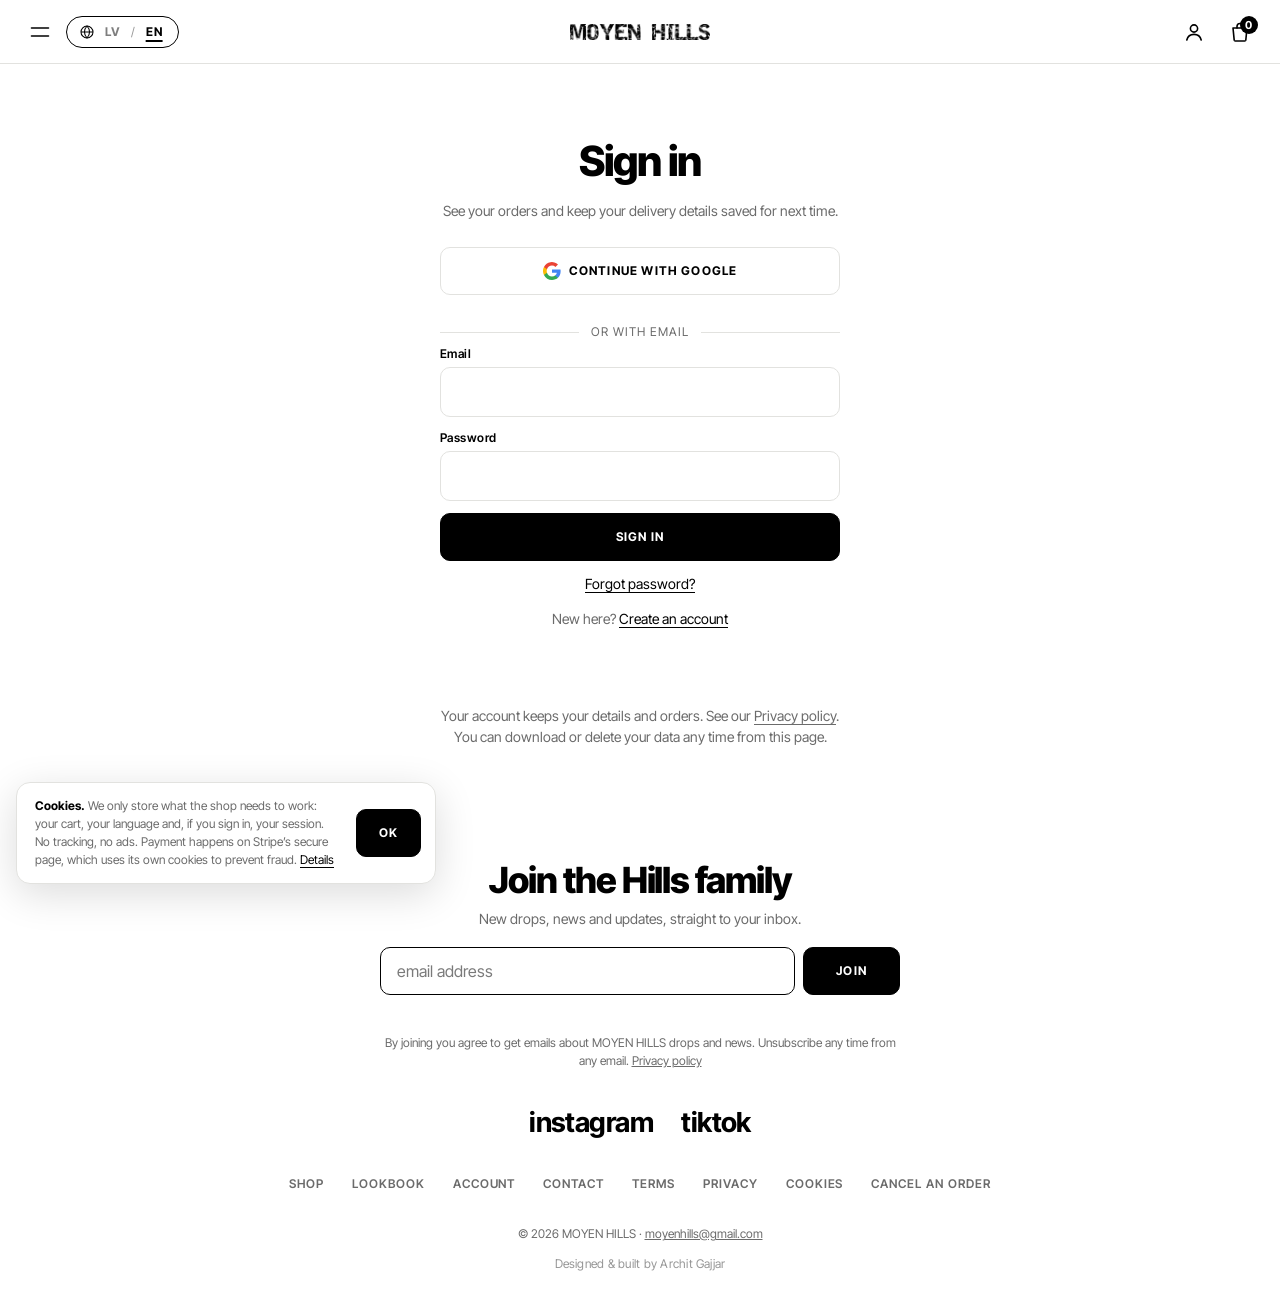
==== commit cd2fc987: "Campaign banner with countdown; campaign or link code goes in the bag by itself [skip netlify] Co-Au" ====
--- a/account.html
+++ b/account.html
@@ -1,17 +1,22 @@
 <!doctype html>
-<html lang="en">
+<!-- Designed & built by Archit Gajjar -->
+<html lang="en" translate="no">
 <head>
   <meta charset="utf-8">
+  <meta name="google" content="notranslate">
   <meta name="viewport" content="width=device-width, initial-scale=1">
+  <meta name="designer" content="Archit Gajjar">
   <meta name="theme-color" content="#ffffff">
   <title>Account — MOYEN HILLS</title>
-  <meta name="description" content="MOYEN HILLS. ART WILL TEE: boxy cut-off t-shirt, 100% cotton, screen printed front, back and neck label. Made in Latvia.">
+  <meta name="description" content="Your MOYEN HILLS account: sign in to see your orders and follow your parcel.">
   <meta property="og:title" content="MOYEN HILLS — ART WILL TEE">
-  <meta property="og:image" content="images/landing.jpg">
+  <meta property="og:description" content="Your MOYEN HILLS account: sign in to see your orders and follow your parcel.">
+  <meta property="og:image" content="https://moyenhillsofficial.com/images/landing.jpg">
   <link rel="icon" href="images/favicon.png">
   <link rel="preload" href="fonts/inter-tight-latin-800-normal.woff2" as="font" type="font/woff2" crossorigin>
   <link rel="stylesheet" href="site.css">
-  <script>document.documentElement.classList.add('js');try{if(sessionStorage.getItem('mh-intro'))document.documentElement.classList.add('seen-intro');else sessionStorage.setItem('mh-intro','1')}catch(e){}</script>
+  <script src="boot.js"></script>
+  <script src="campaign.js"></script>
 </head>
 <body>
   <div class="loader" aria-hidden="true">
@@ -25,16 +30,18 @@
     </div>
   </div>
   <header class="bar" data-bar>
-    <p class="annc"><span>ART WILL TEE — OUT NOW</span><span class="annc__more">&nbsp;· Made in Latvia · Ships in 1–3 days</span></p>
     <div class="bar__row">
-    <button class="bar__icon bar__menu" type="button" data-open-menu aria-haspopup="dialog" aria-label="Open menu">
-      <svg viewBox="0 0 24 24" width="24" height="24" aria-hidden="true" focusable="false"><path d="M3.5 8h17M3.5 16h17" fill="none" stroke="currentColor" stroke-width="1.6" stroke-linecap="round"/></svg>
-    </button>
-    <a class="bar__logo" href="index.html" aria-label="MOYEN HILLS, home">
+    <div class="bar__left">
+      <button class="bar__icon bar__menu" type="button" data-open-menu aria-haspopup="dialog" aria-label="Open menu">
+        <svg viewBox="0 0 24 24" width="24" height="24" aria-hidden="true" focusable="false"><path d="M3.5 8h17M3.5 16h17" fill="none" stroke="currentColor" stroke-width="1.6" stroke-linecap="round"/></svg>
+      </button>
+      <div class="langs" role="group" aria-label="Language"><svg class="langs__globe" viewBox="0 0 24 24" width="16" height="16" aria-hidden="true" focusable="false"><circle cx="12" cy="12" r="9" fill="none" stroke="currentColor" stroke-width="1.6"/><path d="M3 12h18M12 3c2.5 2.6 3.8 5.6 3.8 9s-1.3 6.4-3.8 9c-2.5-2.6-3.8-5.6-3.8-9S9.5 5.6 12 3Z" fill="none" stroke="currentColor" stroke-width="1.6" stroke-linejoin="round"/></svg><a href="?lang=lv" lang="lv" hreflang="lv" aria-label="Latviešu" data-set-lang="lv">LV</a><span class="langs__sep" aria-hidden="true">/</span><a href="?lang=en" lang="en" hreflang="en" aria-label="English" data-set-lang="en">EN</a></div>
+    </div>
+    <a class="bar__logo" href="/" aria-label="MOYEN HILLS, home">
       <img src="images/logo.png" width="2400" height="262" alt="MOYEN HILLS">
     </a>
     <div class="bar__icons">
-      <a class="bar__icon" href="account.html" data-account-link aria-label="Sign in or create an account">
+      <a class="bar__icon" href="/account" data-account-link aria-label="Sign in or create an account">
         <svg viewBox="0 0 24 24" width="24" height="24" aria-hidden="true" focusable="false"><circle cx="12" cy="8.5" r="3.6" fill="none" stroke="currentColor" stroke-width="1.6"/><path d="M4.8 20c.9-3.6 3.8-5.6 7.2-5.6s6.3 2 7.2 5.6" fill="none" stroke="currentColor" stroke-width="1.6" stroke-linecap="round"/></svg>
       </a>
       <button class="bar__cart" type="button" data-open-cart aria-haspopup="dialog" aria-label="Open cart">
@@ -50,7 +57,7 @@
     <section class="acct__box" data-view="off" hidden>
       <h1 class="acct__title">Account</h1>
       <p class="acct__lead">Customer accounts are coming soon. You can still order as a guest from the cart.</p>
-      <a class="btn" href="product.html">Shop the ART WILL TEE</a>
+      <a class="btn" href="/shop">Visit the shop</a>
     </section>
 
     <!-- Signed out -->
@@ -72,20 +79,23 @@
         <form class="acct__form" data-email-form novalidate>
           <label data-name-field hidden>Full name<input name="full_name" autocomplete="name"></label>
           <label>Email<input name="email" type="email" autocomplete="email" required></label>
-          <label>Password<input name="password" type="password" autocomplete="current-password" minlength="6" required></label>
+          <label>Password<input name="password" type="password" autocomplete="current-password" minlength="12" required></label>
+          <p class="acct__hint" data-name-field hidden>At least 12 characters, with letters and numbers. A few random words work well.</p>
           <button class="btn btn--wide" type="submit" data-email-submit>Sign in</button>
           <button type="button" class="acct__link" data-forgot>Forgot password?</button>
         </form>
         <p class="acct__switch"><span data-mode-text>New here?</span> <button type="button" class="acct__link" data-mode-toggle>Create an account</button></p>
       </div>
       <p class="acct__msg" data-signin-msg role="status" aria-live="polite"></p>
+      <p class="acct__fine" data-lang="en">Your account keeps your details and orders. See our <a href="/privacy">Privacy policy</a>. You can download or delete your data any time from this page.</p>
+      <p class="acct__fine" data-lang="lv">Kontā glabājas tavi dati un pasūtījumi. Sīkāk lasi mūsu <a href="/privacy">privātuma politikā</a>. Savus datus vari lejupielādēt vai izdzēst jebkurā brīdī šajā lapā.</p>
     </section>
 
     <!-- Choose a new password -->
     <section class="acct__box" data-view="reset" hidden>
       <h1 class="acct__title">New password</h1>
       <form class="acct__form" data-reset-form>
-        <label>New password<input name="password" type="password" autocomplete="new-password" minlength="6" required></label>
+        <label>New password<input name="password" type="password" autocomplete="new-password" minlength="12" required></label>
         <button class="btn btn--wide" type="submit">Save password</button>
       </form>
       <p class="acct__msg" data-reset-msg role="status" aria-live="polite"></p>
@@ -118,8 +128,47 @@
           </form>
         </section>
       </div>
+      <section class="acct__data" aria-labelledby="data-title">
+        <h2 class="label" id="data-title">Your data</h2>
+        <p>Download a copy of everything we keep on your account, or delete your account. To cancel an order within 14 days of delivery, use <a href="/withdraw">Cancel an order</a>.</p>
+        <div class="acct__data-actions">
+          <button type="button" class="btn btn--line" data-export>Download my data</button>
+          <button type="button" class="btn btn--line" data-delete-account>Delete my account</button>
+        </div>
+        <form class="acct__form acct__confirm" data-delete-form hidden>
+          <p>This deletes your account, saved details and sign-in for good. Orders stay in our records only as long as accounting law requires, no longer linked to an account.</p>
+          <label>Type DELETE to confirm<input name="confirm" autocomplete="off" required pattern="DELETE"></label>
+          <button class="btn btn--wide" type="submit">Delete my account for good</button>
+        </form>
+        <p class="acct__msg" data-data-msg role="status" aria-live="polite"></p>
+      </section>
     </section>
   </main>
+
+  <!-- Write a review (auth.js; supabase/features.sql) -->
+  <dialog class="rvd" data-review-dialog aria-labelledby="rvd-title">
+    <form class="acct__form rvd__form" data-review-form novalidate>
+      <div class="rvd__head">
+        <h2 class="rvd__title" id="rvd-title" data-review-title>Write a review</h2>
+        <button type="button" class="rvd__close" data-review-close aria-label="Close">&#215;</button>
+      </div>
+      <fieldset class="rvd__stars" data-review-stars>
+        <legend>Your rating</legend>
+        <label><input type="radio" name="rating" value="1"><span aria-hidden="true">★</span><span class="rvd__sr">1 star</span></label>
+        <label><input type="radio" name="rating" value="2"><span aria-hidden="true">★</span><span class="rvd__sr">2 stars</span></label>
+        <label><input type="radio" name="rating" value="3"><span aria-hidden="true">★</span><span class="rvd__sr">3 stars</span></label>
+        <label><input type="radio" name="rating" value="4"><span aria-hidden="true">★</span><span class="rvd__sr">4 stars</span></label>
+        <label><input type="radio" name="rating" value="5"><span aria-hidden="true">★</span><span class="rvd__sr">5 stars</span></label>
+      </fieldset>
+      <label>Your name, shown with the review<input name="name" maxlength="40" autocomplete="given-name" required></label>
+      <label>Your review (optional)<textarea name="body" rows="4" maxlength="1000" placeholder="How does it fit and feel?"></textarea></label>
+      <label>A photo of you in it (optional)<input type="file" name="photo" accept="image/jpeg,image/png,image/webp,image/heic,image/heif"></label>
+      <img class="rvd__preview" data-review-preview alt="Your photo" hidden>
+      <p class="acct__hint">We read every review before it goes on the site. Once approved, your name, review and photo are public on the product page.</p>
+      <button class="btn btn--wide" type="submit">Send review</button>
+      <p class="acct__msg" data-review-msg role="status" aria-live="polite"></p>
+    </form>
+  </dialog>
 
   <!-- Email -->
   <footer class="foot" aria-labelledby="sub-title">
@@ -132,22 +181,24 @@
         <button class="btn" type="submit">JOIN</button>
       </div>
       <p class="sub__msg" data-sub-msg role="status" aria-live="polite"></p>
-      <p class="sub__consent">By joining you agree to get emails from MOYEN HILLS. Unsubscribe any time. <a href="privacy.html">Privacy policy</a></p>
+      <p class="sub__consent">By joining you agree to get emails about MOYEN HILLS drops and news. Unsubscribe any time from any email. <a href="/privacy">Privacy policy</a></p>
     </form>
     <ul class="foot__links" data-reveal>
       <li><a href="https://www.instagram.com/moyenhills/" target="_blank" rel="noopener">instagram</a></li>
       <li><a href="https://www.tiktok.com/@moyenhills" target="_blank" rel="noopener">tiktok</a></li>
     </ul>
     <nav class="foot__nav" aria-label="Site">
-      <a href="product.html">Shop</a>
-      <a href="lookbook.html">Lookbook</a>
-      <a href="hills.html">Your Hills</a>
-      <a href="account.html">Account</a>
+      <a href="/shop">Shop</a>
+      <a href="/lookbook">Lookbook</a>
+      <a href="/account">Account</a>
       <a href="mailto:moyenhills@gmail.com">Contact</a>
-      <a href="terms.html">Terms</a>
-      <a href="privacy.html">Privacy</a>
+      <a href="/terms">Terms</a>
+      <a href="/privacy">Privacy</a>
+      <a href="/privacy#device">Cookies</a>
+      <a href="/withdraw">Cancel an order</a>
     </nav>
     <p class="foot__legal">© <span data-year>2026</span> MOYEN HILLS · <a href="mailto:moyenhills@gmail.com">moyenhills@gmail.com</a></p>
+    <p class="foot__credit">Designed &amp; built by Archit Gajjar</p>
   </footer>
 
 
@@ -162,21 +213,21 @@
     </div>
     <div class="menu__body">
       <nav class="menu__links" aria-label="Site">
-        <a href="index.html">Home</a>
-        <a href="product.html">Shop</a>
-        <a href="lookbook.html">Lookbook</a>
-        <a href="hills.html">Your Hills</a>
-        <a href="account.html">Account</a>
+        <a href="/">Home</a>
+        <a href="/shop">Shop</a>
+        <a href="/lookbook">Lookbook</a>
+        <a href="/account">Account</a>
       </nav>
-      <a class="menu__tee" href="product.html">
+      <a class="menu__tee" href="/product">
         <img src="images/flat-front-480.jpg" width="480" height="575" alt="" loading="lazy">
-        <span><b>ART WILL TEE</b><span data-price>€35</span></span>
+        <span><b>ART WILL TEE</b><span data-price>€37</span></span>
       </a>
     </div>
     <div class="menu__foot">
       <a href="https://www.instagram.com/moyenhills/" target="_blank" rel="noopener">Instagram</a>
       <a href="https://www.tiktok.com/@moyenhills" target="_blank" rel="noopener">TikTok</a>
       <a href="mailto:moyenhills@gmail.com">moyenhills@gmail.com</a>
+      <div class="langs" role="group" aria-label="Language"><svg class="langs__globe" viewBox="0 0 24 24" width="16" height="16" aria-hidden="true" focusable="false"><circle cx="12" cy="12" r="9" fill="none" stroke="currentColor" stroke-width="1.6"/><path d="M3 12h18M12 3c2.5 2.6 3.8 5.6 3.8 9s-1.3 6.4-3.8 9c-2.5-2.6-3.8-5.6-3.8-9S9.5 5.6 12 3Z" fill="none" stroke="currentColor" stroke-width="1.6" stroke-linejoin="round"/></svg><a href="?lang=lv" lang="lv" hreflang="lv" aria-label="Latviešu" data-set-lang="lv">LV</a><span class="langs__sep" aria-hidden="true">/</span><a href="?lang=en" lang="en" hreflang="en" aria-label="English" data-set-lang="en">EN</a></div>
     </div>
   </dialog>
 
@@ -188,8 +239,16 @@
     </div>
     <div data-cart-view>
       <ul class="cart__items" data-cart-items></ul>
-      <div class="cart__empty" data-cart-empty><p>Your cart is empty.</p><a class="btn" href="product.html">Shop the ART WILL TEE</a></div>
+      <div class="cart__empty" data-cart-empty><p>Your cart is empty.</p><a class="btn" href="/shop">Visit the shop</a></div>
       <div class="cart__total" data-cart-total-row hidden><span>Subtotal</span><span data-cart-total>€0</span></div>
+      <div class="promo" data-promo hidden>
+        <label class="sr" for="promo-code">Promo code</label>
+        <input class="promo__input" id="promo-code" data-promo-input placeholder="Promo code" autocomplete="off" autocapitalize="characters" spellcheck="false">
+        <button type="button" class="btn btn--line" data-promo-apply>Apply</button>
+      </div>
+      <p class="promo__msg" data-promo-msg role="status" aria-live="polite"></p>
+      <div class="cart__line" data-discount-row hidden><span>Promo <b data-promo-code></b> <button type="button" class="link-u" data-promo-remove>Remove</button></span><span data-discount></span></div>
+      <div class="cart__total cart__total--grand" data-discount-row hidden><span>Total</span><span data-grand-total>€0</span></div>
       <p class="cart__hint" data-cart-total-row hidden>Delivery is added when we confirm your order by email.</p>
       <form class="checkout" data-checkout hidden>
         <h3 class="checkout__title">Your details</h3>
@@ -197,7 +256,7 @@
         <label>Email<input name="email" type="email" autocomplete="email" required></label>
         <div class="phone">
           <label>Country code<input name="phone_code" list="dial-codes" value="+371" inputmode="tel" autocomplete="tel-country-code" pattern="\+?[0-9]{1,4}" title="Country code, for example +371" placeholder="+371"></label>
-          <label>Phone<input name="phone" type="tel" autocomplete="tel-national" placeholder="20 000 000"></label>
+          <label>Phone<input name="phone" type="tel" autocomplete="tel-national" placeholder="20 000 000" pattern="[0-9 \(\)\.\/\-]{4,30}" title="Numbers only, for example 20 000 000"></label>
         </div>
         <p class="phone__hint">Choose your country code or type it yourself.</p>
         <datalist id="dial-codes">
@@ -257,23 +316,31 @@
         </div>
         <label>Country<input name="country" autocomplete="country-name" value="Latvia" required></label>
         <label>Note (optional)<textarea name="note" rows="2"></textarea></label>
-        <input type="text" name="_honey" class="sr" tabindex="-1" autocomplete="off">
+        <label>Gift message (optional)<textarea name="gift_note" rows="2" maxlength="300" placeholder="We print it and put it in the parcel"></textarea></label>
+        <input type="text" name="_honey" class="sr" tabindex="-1" autocomplete="off" aria-hidden="true">
         <p class="checkout__account" data-checkout-account hidden>Signed in — this order will be saved to your account.</p>
-        <p class="checkout__legal">By placing an order you agree to our <a href="terms.html">Terms of sale</a> and <a href="privacy.html">Privacy policy</a>.</p>
-        <button class="btn btn--wide" type="submit">Place order</button>
+        <p class="checkout__legal" data-lang="en">Prices are in euro. Delivery cost is added in our confirmation email, before you pay. By sending this order you accept our <a href="/terms">Terms of sale</a>. How we use your details: <a href="/privacy">Privacy policy</a>.</p>
+        <p class="checkout__legal" data-lang="lv">Cenas norādītas eiro. Piegādes cenu pievienojam apstiprinājuma e-pastā, pirms tu maksā. Nosūtot pasūtījumu, tu piekrīti mūsu <a href="/terms">pārdošanas noteikumiem</a>. Kā izmantojam tavus datus: <a href="/privacy">privātuma politika</a>.</p>
+        <button class="btn btn--wide" type="submit">Send order request</button>
         <p class="checkout__msg" data-checkout-msg role="status" aria-live="polite"></p>
       </form>
     </div>
     <div class="cart__done" data-cart-done hidden>
       <p class="cart__done-title">Order received</p>
-      <p>Thank you. We will email you within a day to confirm your order and send the payment details.</p>
+      <p data-lang="en">Thank you. A copy of your order is on its way to your inbox, and we will email you within a day to confirm it and send the payment details. Changed your mind? You can <a href="/withdraw">cancel</a> up to 14 days after it arrives.</p>
+      <p data-lang="lv">Paldies! Pasūtījuma kopija jau ir ceļā uz tavu e-pastu, un dienas laikā mēs to apstiprināsim un atsūtīsim apmaksas informāciju. Pārdomāji? Pasūtījumu vari <a href="/withdraw">atcelt</a> 14 dienu laikā pēc saņemšanas.</p>
       <button type="button" class="btn" data-close-cart>Keep looking</button>
     </div>
   </dialog>
 
+  <script src="i18n.js"></script>
   <script src="config.js"></script>
   <script src="vendor/supabase.js" defer></script>
+  <script src="catalog.js" defer></script>
+  <script src="data.js" defer></script>
   <script src="app.js" defer></script>
+  <script src="motion.js" defer></script>
   <script src="auth.js" defer></script>
+  <script src="cookie.js" defer></script>
 </body>
 </html>
--- a/site.css
+++ b/site.css
@@ -18,7 +18,7 @@
   --tint: #f2f2f0;
   --line: #e2e2df;
   --radius: 10px;
-  --annc-h: 30px;
+  --annc-h: 0px;
   --head-h: calc(var(--bar-h) + var(--annc-h));
   --font: "Inter Tight", "Helvetica Neue", Arial, sans-serif;
   --t-xs: 0.75rem;
@@ -57,9 +57,14 @@
 
 /* ---------- Header ---------- */
 html { scroll-padding-top: var(--head-h); }
+.has-campaign { --annc-h: 34px; }
+.camp { height: var(--annc-h); display: flex; align-items: center; justify-content: center; padding: 0 var(--m); background: var(--ink); color: var(--bg); font-size: 11.5px; font-weight: 600; letter-spacing: .12em; text-transform: uppercase; white-space: nowrap; overflow: hidden; text-decoration: none; }
+.camp b { font-weight: 800; }
+.camp__time { font-variant-numeric: tabular-nums; }
+.camp__short { display: none; }
+.camp:hover b, .camp:focus-visible b { text-decoration: underline; text-underline-offset: 3px; }
 .label { font-size: var(--t-xs); font-weight: 600; letter-spacing: .08em; text-transform: uppercase; text-decoration: none; }
 .bar { position: fixed; inset: 0 0 auto 0; z-index: 10; color: var(--ink); transition: transform .5s cubic-bezier(.16, 1, .3, 1); }
-.annc { height: var(--annc-h); display: flex; align-items: center; justify-content: center; padding: 0 var(--m); background: var(--ink); color: var(--bg); font-size: 11.5px; font-weight: 600; letter-spacing: .14em; text-transform: uppercase; white-space: nowrap; overflow: hidden; }
 .bar__row { height: var(--bar-h); display: grid; grid-template-columns: 1fr auto 1fr; align-items: center; padding: 0 var(--m); background: var(--bg); box-shadow: inset 0 -1px 0 var(--line); transition: background-color .35s, color .35s, box-shadow .35s; }
 .bar__menu { justify-self: start; margin-left: -10px; background: none; border: 0; padding: 0; cursor: pointer; }
 .bar__logo { display: block; width: clamp(128px, 11vw, 168px); background: none; border: 0; padding: 0; transition: width .45s cubic-bezier(.16, 1, .3, 1); }
@@ -102,7 +107,9 @@
 .js .menu[open] .menu__links a:nth-child(3) { animation-delay: .1s; }
 .js .menu[open] .menu__links a:nth-child(4) { animation-delay: .15s; }
 @media (max-width: 720px) {
-  .annc__more { display: none; }
+  .camp { font-size: 10.5px; letter-spacing: .08em; }
+  .camp__long { display: none; }
+  .camp__short { display: inline; }
   .menu__body { grid-template-columns: 1fr; align-content: start; }
   .menu__tee { width: 100%; grid-template-columns: 96px 1fr; align-items: center; }
   .menu__tee > span { flex-direction: column; gap: 4px; }
@@ -128,7 +135,25 @@
 .card__name a { text-decoration: none; }
 .card__price { margin-top: 4px; font-size: var(--t-xs); color: var(--muted); }
 .soldout { margin-top: 6px; font-size: var(--t-xs); font-weight: 800; letter-spacing: .06em; }
-.is-soldout .card__img, .is-soldout .cart__item img { filter: grayscale(1); }
+.is-soldout .card__img, .cart__item.is-soldout img { filter: grayscale(1); }
+
+/* ---------- Shop page ---------- */
+.shoppage { padding: calc(var(--head-h) + clamp(32px, 5vw, 72px)) var(--m) 0; }
+.shoppage__head { display: flex; justify-content: space-between; gap: 16px; margin-bottom: clamp(20px, 3vw, 32px); padding-bottom: 14px; border-bottom: 1px solid var(--ink); }
+.shoppage__sub { color: var(--muted); }
+.pgrid { display: grid; grid-template-columns: repeat(auto-fill, minmax(min(100%, 280px), 1fr)); gap: clamp(28px, 4vw, 48px) clamp(12px, 2vw, 24px); }
+.pcard__media { position: relative; display: block; aspect-ratio: 4 / 5; overflow: hidden; background: var(--tint); }
+.pcard__img { position: absolute; inset: 0; width: 100%; height: 100%; object-fit: cover; transition: opacity .6s cubic-bezier(.16, 1, .3, 1), transform 1.4s cubic-bezier(.16, 1, .3, 1); }
+.pcard__img--alt { opacity: 0; }
+.pcard__media:hover .pcard__img--alt { opacity: 1; }
+.pcard__media:hover .pcard__img { transform: scale(1.03); }
+.pcard.is-soldout .pcard__img { filter: grayscale(1); }
+.pcard__name { margin-top: 14px; font-size: var(--t-xs); font-weight: 800; letter-spacing: .08em; text-transform: uppercase; }
+.pcard__name a { text-decoration: none; }
+.was { color: var(--muted); font-weight: 400; margin-right: .3em; }
+.pcard__price { margin-top: 4px; font-size: var(--t-sm); color: var(--muted); }
+.shop__empty { grid-column: 1 / -1; padding: 64px 0; text-align: center; color: var(--muted); }
+@media (max-width: 720px) { .pgrid { grid-template-columns: 1fr 1fr; } .shoppage__sub { display: none; } }
 
 /* ---------- The tee (landing feature) ---------- */
 .feature { padding: clamp(72px, 9vw, 140px) var(--m) 0; display: grid; grid-template-columns: minmax(0, 600px) minmax(0, 440px); justify-content: center; gap: clamp(28px, 6vw, 96px); align-items: center; }
@@ -199,6 +224,13 @@
 .look__row { display: grid; grid-template-columns: repeat(3, 1fr); gap: clamp(8px, 1.2vw, 16px); }
 .look .look__wide { margin: clamp(12px, 2vw, 32px) auto 0; width: min(760px, 100%); }
 .look__wide .look__img { aspect-ratio: 16 / 10; }
+.look__spread--flip { grid-template-columns: 5fr 7fr; }
+.look__spread--flip, .look__pair:not(.look__pair--first) { margin-top: clamp(88px, 11vw, 160px); }
+.look__img--tall { aspect-ratio: 9 / 16; }
+.look__quote--md p { font-size: clamp(1.75rem, 1rem + 2.6vw, 3.5rem); }
+.look__pair { display: grid; grid-template-columns: 1fr 1fr; gap: clamp(12px, 2vw, 32px); align-items: start; }
+.look__pair figure:nth-child(2) { margin-top: clamp(64px, 12vw, 200px); }
+.look__big--end { margin-bottom: 0; }
 .look__cta { margin-top: clamp(48px, 6vw, 80px); text-align: center; }
 
 @media (max-width: 720px) {
@@ -208,6 +240,8 @@
   .look__spread { grid-template-columns: 1fr; }
   .look__row { grid-template-columns: 1fr 1fr; }
   .look__row figure:first-child { grid-column: 1 / -1; }
+  .look__spread--flip { grid-template-columns: 1fr; }
+  .look__pair figure:nth-child(2) { margin-top: clamp(48px, 16vw, 96px); }
 }
 
 /* ---------- Footer / email ---------- */
@@ -226,6 +260,7 @@
 .foot__nav a { font-size: var(--t-xs); font-weight: 600; letter-spacing: .08em; text-transform: uppercase; text-decoration: none; color: var(--muted); transition: color .2s; }
 .foot__nav a:hover { color: var(--ink); }
 .foot__legal { font-size: var(--t-xs); color: var(--muted); }
+.foot__credit { margin-top: -20px; font-size: var(--t-xs); color: var(--muted); opacity: .7; letter-spacing: .02em; }
 
 /* ---------- Phone ---------- */
 @media (max-width: 720px) {
@@ -253,6 +288,7 @@
 }
 
 /* ---------- Product page (centred) ---------- */
+.pdp__missing { display: grid; justify-items: center; gap: 16px; padding: 64px 0; text-align: center; }
 .pdp { padding: calc(var(--head-h) + clamp(24px, 4vw, 56px)) var(--m) 0; display: grid; justify-items: center; gap: clamp(32px, 4vw, 56px); }
 .gallery { width: min(560px, 100%); }
 .gallery__frame { position: relative; }
@@ -284,6 +320,8 @@
 .size input:checked + span { background: var(--ink); color: var(--bg); border-color: var(--ink); }
 .size input:focus-visible + span { outline: 2px solid var(--ink); outline-offset: 2px; }
 .size input:disabled + span { color: #b5b5b5; text-decoration: line-through; cursor: not-allowed; }
+/* So a tap on a sold-out size reaches the label (it picks that size under “Notify me”) */
+.size input:disabled { pointer-events: none; }
 .buy__msg { min-height: 1.5em; margin-top: 8px; font-size: var(--t-sm); }
 .pdp__note { font-size: var(--t-sm); color: var(--muted); }
 .pdp__details { margin-top: 18px; padding-top: 22px; border-top: 1px solid var(--line); display: grid; gap: 10px; font-size: var(--t-sm); }
@@ -295,6 +333,38 @@
   .gallery__arrow { display: none; }
   .gallery__thumbs { padding: 0 var(--m); }
 }
+
+/* "Notify me when it's back" (sold-out sizes) */
+.notify { display: grid; gap: 10px; padding: 16px; border: 1px solid var(--line); border-radius: var(--radius); text-align: left; }
+.notify__title { font-size: var(--t-sm); font-weight: 700; }
+.notify__row { display: grid; grid-template-columns: auto 1fr auto; gap: 6px; }
+.notify select, .notify input { min-width: 0; min-height: 46px; padding: 0 12px; font: inherit; font-size: 1rem; background: var(--bg); color: var(--ink); border: 1px solid var(--line); border-radius: var(--radius); }
+.notify select:focus, .notify input:focus { border-color: var(--ink); outline: none; }
+.notify__msg { min-height: 1.4em; font-size: var(--t-sm); }
+.notify__msg.is-error { color: #b3261e; }
+.notify__msg:empty { display: none; }
+.notify__small { font-size: var(--t-xs); color: var(--muted); }
+@media (max-width: 480px) {
+  .notify__row { grid-template-columns: auto 1fr; }
+  .notify__row .btn { grid-column: 1 / -1; }
+}
+
+/* Reviews and buyers' photos on the product page */
+.stars { color: var(--ink); letter-spacing: .08em; white-space: nowrap; }
+.stars__off { color: #d0d0cc; }
+.reviews { width: min(880px, 100%); display: grid; gap: 20px; text-align: left; }
+.reviews__head { display: flex; flex-wrap: wrap; align-items: baseline; justify-content: space-between; gap: 8px 16px; padding-bottom: 12px; border-bottom: 1px solid var(--ink); }
+.reviews__title { font-size: clamp(1.25rem, 1rem + .8vw, 1.75rem); font-weight: 800; letter-spacing: -0.02em; }
+.reviews__avg { font-size: var(--t-sm); display: flex; gap: 8px; align-items: center; }
+.reviews__list { display: grid; grid-template-columns: repeat(auto-fill, minmax(240px, 1fr)); gap: 12px; }
+.review { border: 1px solid var(--line); border-radius: var(--radius); overflow: hidden; display: grid; align-content: start; }
+.review__photo img { width: 100%; aspect-ratio: 4 / 5; object-fit: cover; background: var(--tint); }
+.review__text { padding: 14px 16px 16px; display: grid; gap: 8px; font-size: var(--t-sm); }
+.review__text p { white-space: pre-line; }
+.review__by { color: var(--muted); font-size: var(--t-xs); }
+.reviews__cta { font-size: var(--t-sm); color: var(--muted); }
+.reviews__cta a { color: var(--ink); text-decoration: underline; text-underline-offset: 3px; }
+@media (max-width: 720px) { .reviews { padding: 0 var(--m); } }
 
 /* ---------- Account ---------- */
 .btn--line { background: var(--bg); color: var(--ink); border-color: var(--line); }
@@ -318,6 +388,13 @@
 .acct__switch .acct__link { color: var(--ink); }
 .acct__msg { min-height: 1.4em; font-size: var(--t-sm); }
 .acct__msg.is-error { color: #b3261e; }
+.acct__hint, .acct__fine { font-size: var(--t-sm); color: var(--muted); margin: -4px 0 0; }
+.acct__fine { margin-top: 20px; }
+.acct__fine a, .acct__data a { text-decoration: underline; text-underline-offset: 3px; }
+.acct__data { margin-top: clamp(32px, 5vw, 56px); text-align: left; display: grid; gap: 14px; }
+.acct__data .label { display: block; padding-bottom: 12px; border-bottom: 1px solid var(--ink); }
+.acct__data p { font-size: var(--t-sm); color: var(--muted); }
+.acct__data-actions { display: flex; flex-wrap: wrap; gap: 10px; }
 .acct__cols { display: grid; grid-template-columns: 1.2fr 1fr; gap: clamp(32px, 5vw, 72px); margin-top: 24px; text-align: left; align-items: start; }
 .acct__cols .label { display: block; padding-bottom: 12px; margin-bottom: 16px; border-bottom: 1px solid var(--ink); }
 .orders { display: grid; gap: 10px; }
@@ -329,35 +406,75 @@
 .order__bottom b { color: var(--ink); }
 .order__status { padding: 2px 10px; border-radius: 999px; background: var(--tint); font-size: var(--t-xs); font-weight: 700; text-transform: uppercase; letter-spacing: .06em; }
 .order__status--shipped { background: var(--ink); color: var(--bg); }
+.order__status--delivered { background: #e3f3e6; color: #1d6b2f; }
+.order__track { display: flex; flex-wrap: wrap; justify-content: space-between; gap: 6px 12px; margin: 0; padding-top: 10px; border-top: 1px solid var(--line); font-size: var(--t-sm); }
+.order__track a { color: inherit; font-weight: 700; }
+.order__live { font-weight: 700; }
+.order__scan { flex-basis: 100%; color: var(--muted); font-size: var(--t-xs); }
 .checkout__account { font-size: var(--t-sm); color: var(--muted); }
+.order__review { display: flex; flex-wrap: wrap; justify-content: space-between; gap: 6px 12px; padding-top: 10px; border-top: 1px solid var(--line); }
+.order__review .acct__link { justify-self: auto; font-weight: 700; color: var(--ink); }
+.acct__form textarea { width: 100%; font: inherit; font-size: 1rem; padding: 12px; background: var(--bg); color: var(--ink); border: 1px solid var(--line); border-radius: var(--radius); resize: vertical; }
+.acct__form textarea:focus { border-color: var(--ink); outline: none; }
+.acct__form input[type="file"] { min-height: 0; padding: 10px; font-size: var(--t-sm); }
+
+/* Write a review */
+.rvd { width: min(480px, calc(100% - 32px)); max-height: calc(100svh - 32px); padding: 0; border: 0; border-radius: var(--radius); background: var(--bg); color: var(--ink); }
+.rvd::backdrop { background: rgba(0, 0, 0, .45); }
+.rvd__form { padding: 20px; }
+.rvd__head { display: flex; justify-content: space-between; align-items: center; gap: 12px; }
+.rvd__title { font-size: 1.125rem; font-weight: 800; letter-spacing: -0.01em; }
+.rvd__close { width: 44px; height: 44px; margin: -10px -10px -10px 0; border: 0; background: none; color: inherit; font-size: 1.5rem; line-height: 1; }
+.rvd__stars { display: flex; gap: 4px; margin: 0; padding: 0; border: 0; }
+.rvd__stars legend { margin-bottom: 4px; padding: 0; font-size: var(--t-xs); font-weight: 600; letter-spacing: .04em; }
+.rvd__stars label { position: relative; display: block; cursor: pointer; font-size: 2rem; line-height: 1; color: #d0d0cc; }
+.rvd__stars label.is-on { color: var(--ink); }
+.rvd__stars input { position: absolute; inset: 0; opacity: 0; margin: 0; cursor: pointer; }
+.rvd__stars label:has(input:focus-visible) { outline: 2px solid var(--ink); outline-offset: 2px; border-radius: 4px; }
+.rvd__sr { position: absolute; width: 1px; height: 1px; overflow: hidden; clip: rect(0 0 0 0); white-space: nowrap; }
+.rvd__preview { width: 120px; aspect-ratio: 4 / 5; object-fit: cover; border-radius: 8px; background: var(--tint); }
 @media (max-width: 720px) {
   .acct__cols { grid-template-columns: 1fr; }
 }
 
-/* ---------- Loading screen: cinematic, once per visit ---------- */
+/* ---------- Loading screen: once per visit, about 2.4 s ----------
+ * The logo prints in slightly out of register and pulls into place, a counter runs to 100
+ * with the line, then the black screen leaves through eight blinds (a mask, so it stays light). */
+@property --n { syntax: "<integer>"; inherits: false; initial-value: 0; }
+@property --blind { syntax: "<percentage>"; inherits: false; initial-value: 100%; }
 .loader { display: none; }
-.js:not(.seen-intro) .loader { position: fixed; inset: 0; z-index: 100; display: block; pointer-events: none; animation: loader-done 0s linear 2.85s forwards; }
-.loader__half { position: absolute; left: 0; right: 0; height: 50.5%; background: #0a0a0a; animation: curtain .9s cubic-bezier(.76, 0, .24, 1) 1.95s forwards; }
+.js:not(.seen-intro) .loader {
+  position: fixed; inset: 0; z-index: 100; display: block; pointer-events: none;
+  -webkit-mask-image: linear-gradient(#000 var(--blind), transparent var(--blind)); mask-image: linear-gradient(#000 var(--blind), transparent var(--blind));
+  -webkit-mask-size: 100% 12.5%; mask-size: 100% 12.5%; -webkit-mask-repeat: repeat-y; mask-repeat: repeat-y;
+  animation: blinds .75s cubic-bezier(.76, 0, .24, 1) 1.6s forwards, loader-done 0s linear 2.4s forwards;
+}
+.loader__half { position: absolute; left: 0; right: 0; height: 50.5%; background: #0a0a0a; }
 .loader__half--top { top: 0; }
-.loader__half--bottom { bottom: 0; --to: 100%; }
-.loader__half--top { --to: -100%; }
-.loader__center { position: absolute; inset: 0; display: grid; place-content: center; justify-items: center; gap: 18px; overflow: hidden; animation: center-out .45s ease 1.7s forwards; }
+.loader__half--bottom { bottom: 0; }
+.loader__center { position: absolute; inset: 0; display: grid; place-content: center; justify-items: center; gap: 18px; overflow: hidden; color: #fff; animation: center-out .4s ease 1.45s forwards; }
+.loader__center::after {
+  content: counter(n, decimal-leading-zero); counter-reset: n var(--n);
+  position: absolute; right: var(--m); bottom: calc(var(--m) - .12em);
+  font-size: clamp(2.75rem, 1.5rem + 6vw, 7rem); font-weight: 800; line-height: 1; letter-spacing: -0.05em; font-variant-numeric: tabular-nums;
+  animation: count .95s cubic-bezier(.65, 0, .35, 1) .3s forwards;
+}
 .loader__grain { position: absolute; inset: -50%; background-image: url("data:image/svg+xml,%3Csvg xmlns='http://www.w3.org/2000/svg' width='160' height='160'%3E%3Cfilter id='n'%3E%3CfeTurbulence type='fractalNoise' baseFrequency='.85' numOctaves='2' stitchTiles='stitch'/%3E%3C/filter%3E%3Crect width='100%25' height='100%25' filter='url(%23n)'/%3E%3C/svg%3E"); opacity: .09; animation: grain .5s steps(3) infinite; }
-.loader__logo { position: relative; width: min(72vw, 540px); filter: invert(1) blur(14px); opacity: 0; transform: scale(1.18); animation: logo-in 1.3s cubic-bezier(.16, 1, .3, 1) .15s forwards; }
-.loader__line { position: relative; width: min(72vw, 540px); height: 1px; background: rgba(255,255,255,.85); transform: scaleX(0); animation: line-open .9s cubic-bezier(.65, 0, .35, 1) .55s forwards; }
-.loader__cap { position: relative; color: rgba(255,255,255,.7); font-size: 11.5px; font-weight: 600; letter-spacing: .42em; text-indent: .42em; text-transform: uppercase; opacity: 0; transform: translateY(8px); animation: cap-in .7s cubic-bezier(.16, 1, .3, 1) .95s forwards; }
-@keyframes logo-in { to { opacity: 1; transform: scale(1); filter: invert(1) blur(0); } }
+.loader__logo { position: relative; width: min(72vw, 540px); opacity: 0; transform: scale(1.08); filter: invert(1) drop-shadow(9px 3px 0 rgba(255, 255, 255, .38)) blur(6px); animation: logo-in 1.1s cubic-bezier(.16, 1, .3, 1) .1s forwards; }
+.loader__line { position: relative; width: min(72vw, 540px); height: 1px; background: rgba(255,255,255,.85); transform: scaleX(0); transform-origin: left; animation: line-open .95s cubic-bezier(.65, 0, .35, 1) .3s forwards; }
+.loader__cap { position: relative; color: rgba(255,255,255,.7); font-size: 11.5px; font-weight: 600; letter-spacing: .42em; text-indent: .42em; text-transform: uppercase; transform: translateY(100%); clip-path: inset(0 0 100% 0); animation: mask-rise .6s cubic-bezier(.16, 1, .3, 1) .75s forwards; }
+@keyframes logo-in { to { opacity: 1; transform: none; filter: invert(1) drop-shadow(0 0 0 rgba(255, 255, 255, 0)) blur(0); } }
 @keyframes line-open { to { transform: scaleX(1); } }
-@keyframes cap-in { to { opacity: 1; transform: none; } }
-@keyframes center-out { to { opacity: 0; filter: blur(6px); transform: scale(.97); } }
-@keyframes curtain { to { transform: translateY(var(--to)); } }
+@keyframes count { to { --n: 100; } }
+@keyframes center-out { to { opacity: 0; transform: translateY(-2%); } }
+@keyframes blinds { to { --blind: 0%; } }
 @keyframes grain { 0% { transform: translate(0, 0); } 33% { transform: translate(-6%, 4%); } 66% { transform: translate(5%, -5%); } 100% { transform: translate(-3%, 7%); } }
 @keyframes loader-done { to { visibility: hidden; } }
-/* the landing photo and headline arrive as the shutter opens */
-.js:not(.seen-intro) .landing img { animation-delay: 1.95s; }
-.js:not(.seen-intro) .landing__title span { animation-delay: 2.35s; }
-.js:not(.seen-intro) .landing__title span + span { animation-delay: 2.5s; }
-.js:not(.seen-intro) .landing__cta { animation-delay: 2.75s; }
+/* the landing photo and headline arrive as the blinds open */
+.js:not(.seen-intro) .landing img { animation-delay: 1.6s; }
+.js:not(.seen-intro) .landing__title span { animation-delay: 1.85s; }
+.js:not(.seen-intro) .landing__title span + span { animation-delay: 1.97s; }
+.js:not(.seen-intro) .landing__cta { animation-delay: 2.15s; }
 
 /* ---------- Legal pages ---------- */
 .legal { padding: calc(var(--head-h) + clamp(40px, 6vw, 88px)) var(--m) 0; display: grid; justify-items: center; }
@@ -373,32 +490,77 @@
 .sub__consent { margin-top: 8px; font-size: var(--t-xs); color: var(--muted); }
 .sub__consent a, .checkout__legal a { color: inherit; }
 .checkout__legal { font-size: var(--t-xs); color: var(--muted); }
+.wd__form, .wd__check, .wd__done { margin-top: 10px; padding: 22px; border: 1px solid var(--line); border-radius: var(--radius); display: grid; gap: 14px; }
+.wd__opt { color: var(--muted); font-weight: 400; }
+.wd h2:focus { outline: none; }
+.legal__doc a { text-underline-offset: 3px; }
+.legal__doc h3 { margin-top: 12px; font-size: var(--t-sm); font-weight: 800; }
+.legal__doc [id] { scroll-margin-top: calc(var(--head-h) + 16px); }
+/* Cookie notice */
+.cookie { position: fixed; z-index: 20; left: 16px; bottom: 16px; width: min(420px, calc(100% - 32px)); display: flex; align-items: center; gap: 16px; padding: 14px 14px 14px 18px; border: 1px solid var(--line); border-radius: 14px; background: var(--bg); color: var(--ink); box-shadow: 0 10px 40px rgba(0,0,0,.14); opacity: 0; transform: translateY(16px); transition: opacity .4s, transform .4s cubic-bezier(.16, 1, .3, 1); }
+.cookie.is-on { opacity: 1; transform: none; }
+.cookie__text { font-size: var(--t-xs); line-height: 1.5; color: var(--muted); }
+.cookie__text b { color: var(--ink); }
+.cookie__text a { color: var(--ink); text-decoration: underline; text-underline-offset: 3px; }
+.cookie__ok { flex: none; padding-inline: 22px; }
+@media (prefers-reduced-motion: reduce) { .cookie { transition: none; } }
+.legal__table { width: 100%; border-collapse: collapse; font-size: var(--t-sm); }
+.legal__table th, .legal__table td { text-align: left; vertical-align: top; padding: 8px 10px 8px 0; border-bottom: 1px solid var(--line); }
+.legal__form { padding: 18px 20px; border: 1px dashed var(--line); border-radius: var(--radius); font-size: var(--t-sm); white-space: pre-line; }
 @media (max-width: 720px) { .legal__seller { grid-template-columns: 1fr; gap: 2px; } .legal__seller dd { margin-bottom: 8px; } }
 
-/* ---------- Motion ---------- */
+/* ---------- Motion ----------
+ * One easing for everything (expo out). motion.js adds the parts that need a script;
+ * without it, or with reduced motion, every element simply shows. */
+:root { --ease: cubic-bezier(.16, 1, .3, 1); --ease-io: cubic-bezier(.76, 0, .24, 1); }
+
+/* Page to page: the new page is pulled up over the old one like a print off the screen;
+ * the header stays put. Browsers without view transitions just change page. */
 @view-transition { navigation: auto; }
-::view-transition-old(root), ::view-transition-new(root) { animation-duration: .35s; }
+.bar { view-transition-name: mh-bar; }
+::view-transition-group(root) { animation-duration: .55s; }
+::view-transition-old(root) { animation: vt-out .55s var(--ease-io) both; }
+::view-transition-new(root) { animation: vt-in .55s var(--ease-io) both; }
+@keyframes vt-out { to { opacity: .35; transform: translateY(-4%); } }
+@keyframes vt-in { from { clip-path: inset(100% 0 0 0); } to { clip-path: inset(0); } }
 
 .bar__cart:hover { opacity: .6; }
 .foot__links a { transition: opacity .2s; }
 .foot__links a:hover { opacity: .55; }
 .bar__count.bump { transform: scale(1.35); }
-
-:root { --ease: cubic-bezier(.16, 1, .3, 1); }
 .bar.is-hidden { transform: translateY(-100%); }
 
-/* landing: slow settle on load, button rises in */
+/* Mask rise: moving down by its own height while clipping the same amount from the bottom
+ * keeps the visible edge still, so text slides up out of an invisible slot. No wrapper needed. */
+@keyframes mask-rise { from { transform: translateY(100%); clip-path: inset(0 0 100% 0); } to { transform: none; clip-path: inset(-.3em -.2em -.3em -.2em); } }
+
+/* landing: the photo settles, the headline rises line by line out of its mask */
 .landing { overflow: hidden; }
 .js .landing img { animation: settle 2.2s var(--ease) both; }
-.js .landing__title span { animation: rise 1s var(--ease) both; }
-.js .landing__title span + span { animation-delay: .15s; }
-.js .landing__cta { animation: rise .9s var(--ease) .45s both; }
-@keyframes settle { from { transform: scale(1.12); opacity: .4; } to { transform: none; opacity: 1; } }
+.js .landing__title span { animation: mask-rise 1.1s var(--ease) both; }
+.js .landing__title span + span { animation-delay: .12s; }
+.js .landing__cta { animation: rise .9s var(--ease) .4s both; }
+@keyframes settle { from { transform: scale(1.14); filter: brightness(.55); } to { transform: none; filter: none; } }
 @keyframes rise { from { transform: translateY(20px); opacity: 0; } to { transform: none; opacity: 1; } }
 
-/* buttons */
+/* buttons: a tone wipes up from the bottom on hover, a small press on click */
 .btn { transition: background-color .25s, border-color .25s, color .25s, transform .15s; }
+.btn::before { content: ""; position: absolute; inset: -1px; z-index: -1; background: var(--wipe, #333); transform: translateY(101%); transition: transform .5s var(--ease); }
+.btn:not([disabled]):hover::before { transform: none; }
+.btn:not([disabled]):hover { background: var(--ink); border-color: var(--ink); }
+.btn[disabled]::before { content: none; }
+.btn--line { --wipe: var(--tint); }
+.btn--line:hover { background: var(--bg); border-color: var(--ink); }
+.landing__cta { --wipe: #e6e6e6; }
+.landing__cta:hover { background: var(--bg); border-color: var(--bg); }
 .btn:active { transform: scale(.97); }
+/* buttons that lean toward the mouse (motion.js) */
+.magnet { transition: translate .6s var(--ease), background-color .3s, color .3s, border-color .3s, transform .15s; }
+
+/* footer and text links: the underline draws in from the left, leaves to the right */
+.foot__nav a, .legal__doc a { background: linear-gradient(currentColor, currentColor) no-repeat right bottom / 0 1px; transition: background-size .45s var(--ease), color .2s; }
+.foot__nav a:hover, .foot__nav a:focus-visible { background-position: left bottom; background-size: 100% 1px; }
+.legal__doc a { text-decoration: none; background-size: 100% 1px; }
 
 /* card: back of the tee on hover, slight zoom */
 .card__media { position: relative; }
@@ -407,11 +569,44 @@
 .card:hover .card__img--alt { opacity: 1; }
 .card:hover .card__img { transform: scale(1.04); }
 
-/* lookbook pictures zoom gently on hover */
-
 /* scroll reveals (content stays visible without script) */
 .js [data-reveal], .js [data-reveal-group] > * { opacity: 0; transform: translateY(28px); transition: opacity .9s var(--ease), transform .9s var(--ease); transition-delay: var(--d, 0ms); }
 .js .is-in[data-reveal], .js [data-reveal-group].is-in > * { opacity: 1; transform: none; }
+/* a block whose parts move on their own (motion.js) holds still itself */
+.js [data-reveal].is-staged, .js [data-reveal-group] > .is-staged { opacity: 1; transform: none; }
+
+/* words rise out of a mask, line after line (motion.js splits the text) */
+.split .w { display: inline-block; transform: translateY(100%); clip-path: inset(0 0 100% 0); transition: transform 1s var(--ease) var(--d, 0ms), clip-path 1s var(--ease) var(--d, 0ms); }
+.split.is-in .w { transform: none; clip-path: inset(-.3em -.2em -.3em -.2em); }
+.split ~ cite, .sub__title.split ~ * { opacity: 0; transform: translateY(12px); transition: opacity .8s var(--ease) .35s, transform .8s var(--ease) .35s; }
+.split.is-in ~ cite, .sub__title.split.is-in ~ * { opacity: 1; transform: none; }
+
+/* photos open from a smaller frame and settle into place (motion.js) */
+.unveil { clip-path: inset(9% 7% round var(--radius)); transition: clip-path 1.5s var(--ease) var(--d, 0ms); }
+.unveil.is-in { clip-path: inset(0 round 0); }
+.unveil:not(.is-in) img { transform: scale(1.22); }
+.unveil ~ figcaption { opacity: 0; transition: opacity .8s var(--ease) .5s; }
+.unveil.is-in ~ figcaption { opacity: 1; }
+.lookcta.unveil .lookcta__btn { opacity: 0; transition: opacity .6s var(--ease) .6s, background-color .3s, color .3s, border-color .3s, translate .6s var(--ease); }
+.lookcta.unveil.is-in .lookcta__btn { opacity: 1; }
+
+/* depth while scrolling: big photos drift a little slower than the page.
+ * Scroll-driven CSS, run by the browser off the main thread; skipped where unsupported. */
+@supports (animation-timeline: view()) {
+  .lookcta img, .look__img img { scale: 1.12; animation: drift linear both; animation-timeline: view(); }
+  .landing__copy { animation: lift linear both; animation-timeline: scroll(); animation-range: 0 100svh; }
+}
+@keyframes drift { from { translate: 0 -5%; } to { translate: 0 5%; } }
+@keyframes lift { to { translate: 0 -18vh; opacity: 0; } }
+
+/* ticker: the slogan runs across the page between sections */
+.ticker { margin-top: clamp(72px, 9vw, 140px); overflow: hidden; border-block: 1px solid var(--ink); padding: clamp(10px, 1.4vw, 18px) 0; user-select: none; }
+.ticker__track { display: flex; width: max-content; animation: ticker 32s linear infinite; }
+.ticker.is-off .ticker__track { animation-play-state: paused; }
+.ticker:hover .ticker__track { animation-duration: 64s; }
+.ticker span { flex: none; padding-right: .6em; font-size: clamp(2.25rem, 1rem + 5vw, 5.5rem); font-weight: 800; line-height: 1; letter-spacing: -0.045em; text-transform: uppercase; white-space: nowrap; }
+.ticker span:nth-child(even) { color: transparent; -webkit-text-stroke: 1.5px var(--ink); }
+@keyframes ticker { to { transform: translateX(-50%); } }
 
 /* cart fades in, no sliding */
 .cart[open] { animation: fade .25s ease; }
@@ -446,6 +641,16 @@
 .qty span { min-width: 2.5ch; text-align: center; font-size: var(--t-sm); font-weight: 600; }
 .cart__empty { padding: 40px 0; display: grid; gap: 18px; justify-items: start; font-size: var(--t-sm); }
 .cart__total { display: flex; justify-content: space-between; margin-top: 28px; padding-top: 16px; border-top: 1px solid var(--ink); font-size: var(--t-xs); font-weight: 800; letter-spacing: .08em; text-transform: uppercase; }
+.promo { display: grid; grid-template-columns: 1fr auto; gap: 8px; margin-top: 16px; }
+.promo__input { min-width: 0; font: inherit; font-size: 1rem; padding: 10px 12px; min-height: 46px; background: var(--bg); color: var(--ink); border: 1px solid var(--line); border-radius: var(--radius); text-transform: uppercase; letter-spacing: .06em; }
+.promo__input:focus { border-color: var(--ink); outline: none; }
+.promo__input::placeholder { text-transform: none; letter-spacing: 0; }
+.promo__msg { min-height: 1.25em; margin-top: 6px; font-size: var(--t-sm); color: var(--muted); }
+.promo__msg.is-error { color: #b42318; }
+.cart__line { display: flex; justify-content: space-between; align-items: baseline; gap: 12px; margin-top: 8px; font-size: var(--t-sm); }
+.cart__line b { font-weight: 700; letter-spacing: .04em; }
+.cart__line .link-u { margin-left: 6px; }
+.cart__total--grand { margin-top: 12px; }
 .cart__hint { font-size: var(--t-sm); color: var(--muted); margin-top: 6px; }
 .checkout { display: grid; gap: 12px; margin: 32px 0 40px; }
 .checkout__title { font-size: var(--t-xs); font-weight: 800; letter-spacing: .08em; text-transform: uppercase; }
@@ -460,54 +665,44 @@
 .cart__done-title { font-size: var(--t-lead); font-weight: 800; text-transform: uppercase; letter-spacing: -0.01em; }
 
 
-/* ---------- Your Hills: generative halftone wallpaper ---------- */
-.hills {
-  display: grid; grid-template-columns: minmax(0, 1.1fr) minmax(0, 1fr); gap: clamp(32px, 5vw, 96px); align-items: start;
-  padding: calc(var(--head-h) + clamp(32px, 5vw, 72px)) var(--m) clamp(64px, 8vw, 120px);
-  max-width: 1440px; margin: 0 auto;
-}
-.hills__stage { position: sticky; top: calc(var(--head-h) + 24px); display: grid; place-items: center; min-height: 0; }
-.hills__frame {
-  width: min(100%, calc((100svh - var(--head-h) - 72px) * 1170 / 2532)); aspect-ratio: 1170 / 2532;
-  border-radius: 28px; overflow: hidden; background: var(--tint);
-  box-shadow: 0 0 0 1px var(--line), 0 30px 60px -30px rgba(0,0,0,.35);
-  transition: width .5s var(--ease), border-radius .5s var(--ease);
-}
-.hills__frame[data-format="desktop"] { width: 100%; border-radius: 12px; }
-.hills__frame[data-format="post"] { width: min(100%, calc(100svh - var(--head-h) - 72px)); border-radius: 12px; }
-.hills__canvas { display: block; width: 100%; height: 100%; }
-
-.hills__panel { display: grid; gap: 20px; align-content: start; max-width: 460px; padding-top: 8px; }
-.hills__title { font-size: clamp(2.75rem, 2rem + 4vw, 5.5rem); font-weight: 800; line-height: .9; letter-spacing: -.03em; text-transform: uppercase; }
-.hills__lead { font-size: var(--t-lead); line-height: 1.3; color: var(--ink); }
-.hills__field { display: grid; gap: 8px; }
-.hills__input { min-height: 56px; font-size: 1.25rem; font-weight: 600; letter-spacing: .02em; }
-.hills__quote { min-height: 1.5em; color: var(--muted); font-size: var(--t-sm); }
-.hills__opts { display: flex; flex-wrap: wrap; gap: 12px; }
-.hills__seg { display: inline-flex; border: 1px solid var(--ink); border-radius: var(--radius); overflow: hidden; }
-.hills__seg button {
-  min-height: 40px; padding: 0 16px; border: 0; background: var(--bg);
-  font-size: var(--t-xs); font-weight: 700; letter-spacing: .1em; text-transform: uppercase;
-  transition: background-color .2s, color .2s;
-}
-.hills__seg button + button { border-left: 1px solid var(--ink); }
-.hills__seg button[aria-pressed="true"] { background: var(--ink); color: var(--bg); }
-.hills__actions { display: flex; flex-wrap: wrap; gap: 12px; }
-.hills__actions .btn { flex: 1 1 auto; }
-.hills__ghost { background: var(--bg); color: var(--ink); }
-.hills__ghost:hover { background: var(--tint); border-color: var(--ink); }
-.btn:disabled { opacity: .55; cursor: progress; }
-.hills__panel .link-u { justify-self: start; }
-.hills__msg { min-height: 1.5em; font-size: var(--t-sm); }
-.hills__tee { display: grid; grid-template-columns: 88px 1fr; gap: 16px; align-items: center; padding-top: 20px; border-top: 1px solid var(--line); text-decoration: none; }
-.hills__tee img { width: 88px; aspect-ratio: 1; object-fit: cover; border-radius: 6px; background: var(--tint); }
-.hills__tee > span { display: grid; gap: 4px; font-size: var(--t-xs); letter-spacing: .06em; text-transform: uppercase; }
-
-@media (max-width: 860px) {
-  .hills { grid-template-columns: 1fr; }
-  .hills__stage { position: static; }
-  .hills__frame { width: min(100%, 330px); border-radius: 24px; }
-  .hills__frame[data-format="post"] { width: min(100%, 420px); }
-  .hills__panel { max-width: none; }
-}
-@media (prefers-reduced-motion: reduce) { .hills__frame { transition: none; } }
+/* ---------- Language: LV / EN ---------- */
+/* Text that exists in both languages side by side (legal pages, paragraphs with links) */
+html[lang="lv"] [data-lang="en"], html:not([lang="lv"]) [data-lang="lv"] { display: none !important; }
+/* A Latvian page stays hidden until i18n.js has translated it; shown anyway after 1.5 s */
+.i18n-wait body { visibility: hidden; animation: i18n-show 0s linear 1.5s forwards; }
+@keyframes i18n-show { to { visibility: visible; } }
+.bar__left { justify-self: start; display: flex; align-items: center; margin-left: -10px; }
+.langs { display: flex; align-items: center; gap: 6px; height: 32px; margin-left: 4px; padding: 0 12px; border: 1px solid currentColor; border-radius: 999px; font-size: 12px; font-weight: 700; letter-spacing: .08em; }
+.langs { cursor: pointer; -webkit-tap-highlight-color: transparent; }
+.langs__globe { flex: none; width: 16px; height: 16px; }
+.langs a { display: grid; place-items: center; height: 32px; min-width: 24px; padding: 0 2px; color: inherit; text-decoration: none; opacity: .5; transition: opacity .2s; }
+.langs a:hover, .langs a[aria-current="true"] { opacity: 1; }
+.langs a[aria-current="true"] { text-decoration: underline; text-underline-offset: 4px; text-decoration-thickness: 1.5px; }
+.langs__sep { opacity: .4; font-weight: 400; }
+/* Phones: the globe and the current language; tapping it switches (i18n.js) */
+@media (max-width: 480px) {
+  .bar .langs { gap: 5px; padding: 0 10px; }
+  .bar .langs a:not([aria-current="true"]), .bar .langs__sep { display: none; }
+  .bar .langs a[aria-current="true"] { text-decoration: none; }
+}
+.menu__foot .langs { margin-left: auto; font-size: var(--t-sm); color: var(--ink); }
+.menu__foot .langs a { height: auto; }
+.bar__left .bar__menu { margin-left: 0; }
+
+/* Phones: the header fits, links are easy to tap, form fields don't zoom, the cookie note stays small */
+@media (pointer: coarse) {
+  input, select, textarea { font-size: max(16px, 1em); }
+}
+@media (max-width: 480px) {
+  .bar .langs { margin-left: 0; padding: 0 9px; }
+  .bar .langs__globe { display: none; }
+  .bar .langs a { min-width: 28px; }
+  .bar__logo { padding: 12px 0; box-sizing: content-box; }
+  .foot { gap: 24px; }
+  .foot__links a { display: inline-block; padding: 10px 4px; }
+  .foot__nav { gap: 0 20px; }
+  .foot__nav a { display: inline-block; padding: 13px 0; background-origin: content-box; background-clip: content-box; }
+  .foot__legal a, .acct__link { display: inline-block; padding: 10px 0; margin: -10px 0; }
+  .cookie { left: 8px; right: 8px; bottom: 8px; width: auto; gap: 12px; padding: 10px 10px 10px 14px; }
+  .cookie__more { display: none; }
+}
